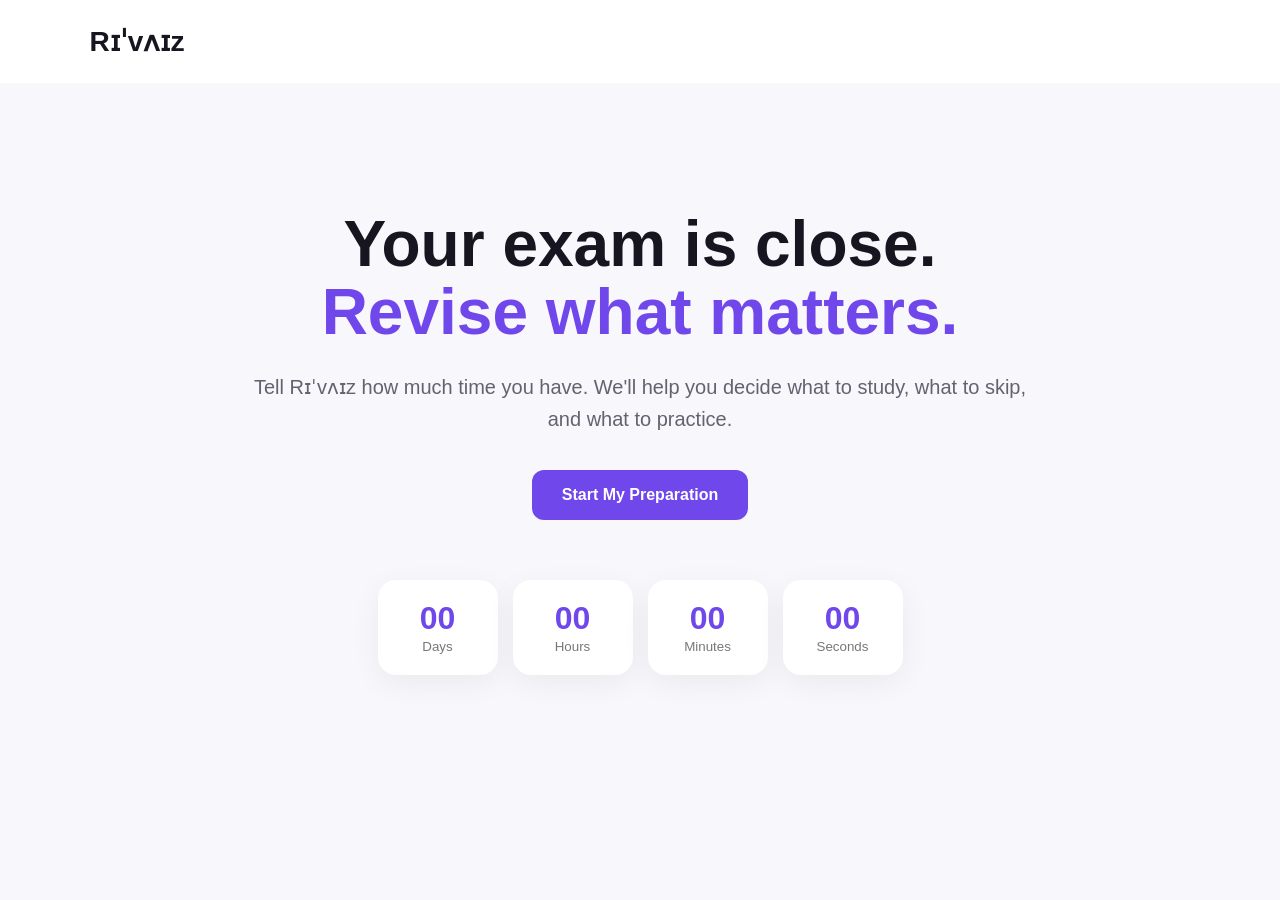
==== index.html @ a26c47e0 "Create index.html" ====
<!DOCTYPE html>
<html lang="en">
<head>
    <meta charset="UTF-8">
    <meta name="viewport" content="width=device-width, initial-scale=1.0">

    <title>Rɪˈvʌɪz — Revise What Matters</title>

    <style>
        * {
            margin: 0;
            padding: 0;
            box-sizing: border-box;
        }

        body {
            font-family: Arial, sans-serif;
            background: #f8f7fc;
            color: #17151f;
        }

        header {
            padding: 25px 7%;
            display: flex;
            justify-content: space-between;
            align-items: center;
            background: white;
        }

        .logo {
            font-size: 28px;
            font-weight: 700;
        }

        .hero {
            min-height: 80vh;
            display: flex;
            align-items: center;
            justify-content: center;
            text-align: center;
            padding: 60px 20px;
        }

        .hero-content {
            max-width: 800px;
        }

        .hero h1 {
            font-size: 64px;
            line-height: 1.05;
            margin-bottom: 25px;
        }

        .hero h1 span {
            color: #7047eb;
        }

        .hero p {
            font-size: 20px;
            color: #66616f;
            margin-bottom: 35px;
            line-height: 1.6;
        }

        .button {
            display: inline-block;
            padding: 16px 30px;
            background: #7047eb;
            color: white;
            text-decoration: none;
            border-radius: 12px;
            font-weight: 600;
        }

        .countdown {
            margin-top: 60px;
            display: flex;
            justify-content: center;
            gap: 15px;
            flex-wrap: wrap;
        }

        .time-card {
            background: white;
            padding: 20px;
            width: 120px;
            border-radius: 18px;
            box-shadow: 0 8px 30px rgba(0,0,0,0.06);
        }

        .time-card strong {
            display: block;
            font-size: 32px;
            color: #7047eb;
        }

        .time-card small {
            color: #777;
        }

        @media (max-width: 600px) {
            .hero h1 {
                font-size: 42px;
            }

            .hero p {
                font-size: 17px;
            }

            .time-card {
                width: 90px;
            }
        }
    </style>
</head>

<body>

<header>
    <div class="logo">Rɪˈvʌɪz</div>
</header>

<section class="hero">

    <div class="hero-content">

        <h1>
            Your exam is close.<br>
            <span>Revise what matters.</span>
        </h1>

        <p>
            Tell Rɪˈvʌɪz how much time you have.
            We'll help you decide what to study,
            what to skip, and what to practice.
        </p>

        <a href="#" class="button">
            Start My Preparation
        </a>

        <div class="countdown">

            <div class="time-card">
                <strong id="days">07</strong>
                <small>Days</small>
            </div>

            <div class="time-card">
                <strong id="hours">12</strong>
                <small>Hours</small>
            </div>

            <div class="time-card">
                <strong id="minutes">45</strong>
                <small>Minutes</small>
            </div>

            <div class="time-card">
                <strong id="seconds">36</strong>
                <small>Seconds</small>
            </div>

        </div>

    </div>

</section>

<script>

    // Temporary exam date.
    // We'll later let the student choose this themselves.

    const examDate = new Date("2026-09-10T09:00:00").getTime();

    function updateCountdown() {

        const now = new Date().getTime();
        const difference = examDate - now;

        if (difference <= 0) {
            document.getElementById("days").textContent = "00";
            document.getElementById("hours").textContent = "00";
            document.getElementById("minutes").textContent = "00";
            document.getElementById("seconds").textContent = "00";
            return;
        }

        const days = Math.floor(difference / (1000 * 60 * 60 * 24));
        const hours = Math.floor(
            (difference / (1000 * 60 * 60)) % 24
        );
        const minutes = Math.floor(
            (difference / (1000 * 60)) % 60
        );
        const seconds = Math.floor(
            (difference / 1000) % 60
        );

        document.getElementById("days").textContent =
            String(days).padStart(2, "0");

        document.getElementById("hours").textContent =
            String(hours).padStart(2, "0");

        document.getElementById("minutes").textContent =
            String(minutes).padStart(2, "0");

        document.getElementById("seconds").textContent =
            String(seconds).padStart(2, "0");
    }

    updateCountdown();

    setInterval(updateCountdown, 1000);

</script>

</body>
</html>
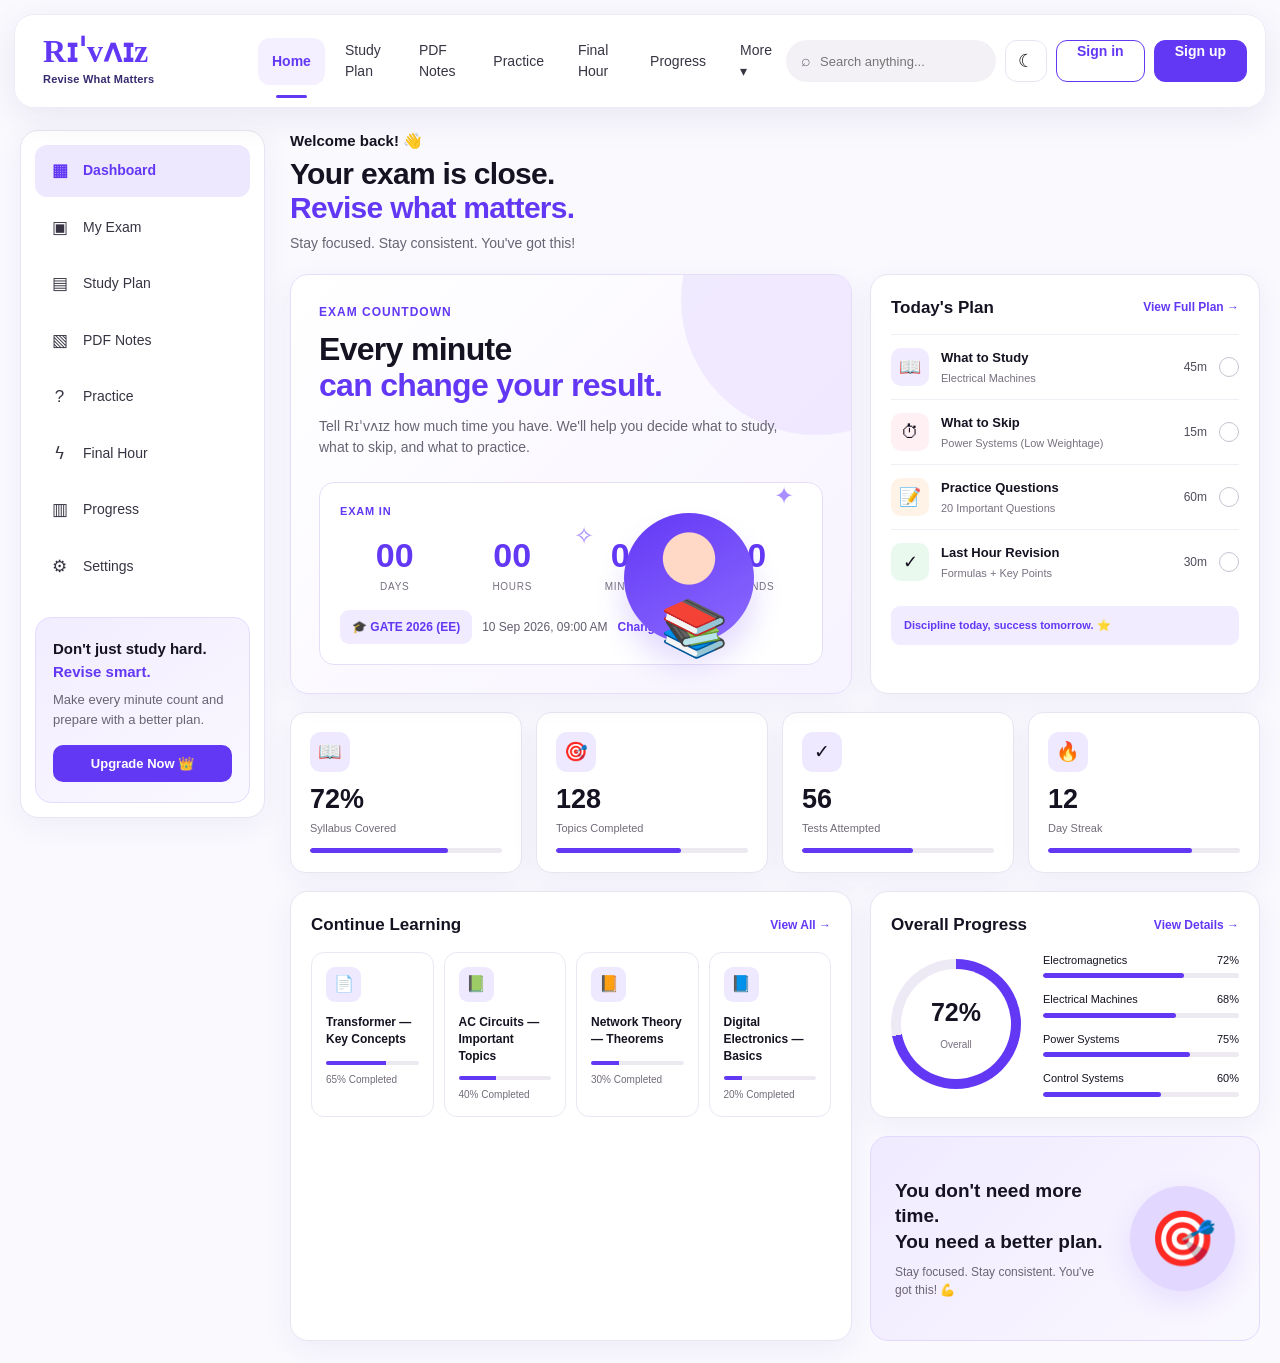
==== commit 7fe56932: "Update index.html" ====
--- a/index.html
+++ b/index.html
@@ -6,216 +6,2477 @@
 
     <title>Rɪˈvʌɪz — Revise What Matters</title>
 
+    <meta
+        name="description"
+        content="Rɪˈvʌɪz helps students prepare smarter when exam time is running out."
+    >
+
     <style>
+
+        /* =========================
+           GLOBAL
+        ========================= */
+
         * {
             margin: 0;
             padding: 0;
             box-sizing: border-box;
         }
 
+        :root {
+            --purple: #6338f5;
+            --purple-dark: #4d24d9;
+            --purple-light: #f0ebff;
+            --purple-soft: #f7f4ff;
+
+            --text: #151321;
+            --text-light: #686474;
+
+            --border: #e8e4f2;
+            --white: #ffffff;
+            --background: #faf9fe;
+
+            --green: #26b85a;
+            --orange: #ff8b24;
+            --red: #ff4f6d;
+            --blue: #367cf4;
+
+            --shadow:
+                0 8px 30px rgba(55, 30, 130, 0.06);
+
+            --radius: 18px;
+        }
+
+        html {
+            scroll-behavior: smooth;
+        }
+
         body {
-            font-family: Arial, sans-serif;
-            background: #f8f7fc;
-            color: #17151f;
-        }
-
-        header {
-            padding: 25px 7%;
-            display: flex;
-            justify-content: space-between;
-            align-items: center;
-            background: white;
-        }
-
-        .logo {
-            font-size: 28px;
-            font-weight: 700;
-        }
-
-        .hero {
-            min-height: 80vh;
+            font-family:
+                Inter,
+                -apple-system,
+                BlinkMacSystemFont,
+                "Segoe UI",
+                Arial,
+                sans-serif;
+
+            background: var(--background);
+            color: var(--text);
+
+            line-height: 1.5;
+        }
+
+        a {
+            text-decoration: none;
+            color: inherit;
+        }
+
+        button {
+            font-family: inherit;
+            cursor: pointer;
+        }
+
+
+        /* =========================
+           TOP HEADER
+        ========================= */
+
+        .top-header {
+            position: sticky;
+            top: 14px;
+            z-index: 1000;
+
+            width: calc(100% - 28px);
+            max-width: 1500px;
+
+            margin: 14px auto 0;
+
+            min-height: 76px;
+
             display: flex;
             align-items: center;
+
+            padding: 12px 18px 12px 28px;
+
+            background: rgba(255, 255, 255, 0.96);
+
+            border: 1px solid #eeeaf7;
+
+            border-radius: 20px;
+
+            box-shadow:
+                0 10px 35px rgba(35, 20, 90, 0.08);
+
+            backdrop-filter: blur(15px);
+        }
+
+
+        /* =========================
+           LOGO
+        ========================= */
+
+        .brand {
+            min-width: 190px;
+        }
+
+        .brand-name {
+            font-family: Georgia, "Times New Roman", serif;
+
+            font-size: 32px;
+            font-weight: 700;
+
+            color: var(--purple);
+
+            line-height: 1;
+        }
+
+        .brand-tagline {
+            display: block;
+
+            margin-top: 4px;
+
+            font-size: 11px;
+            font-weight: 600;
+
+            letter-spacing: 0.2px;
+
+            color: #372b70;
+        }
+
+
+        /* =========================
+           NAVIGATION
+        ========================= */
+
+        .main-nav {
+            display: flex;
+            align-items: center;
+
+            gap: 6px;
+
+            margin-left: 25px;
+
+            flex: 1;
+        }
+
+        .nav-link {
+            position: relative;
+
+            padding: 13px 14px;
+
+            border-radius: 12px;
+
+            font-size: 14px;
+            font-weight: 500;
+
+            color: #383444;
+
+            transition: 0.2s ease;
+        }
+
+        .nav-link:hover {
+            background: var(--purple-soft);
+            color: var(--purple);
+        }
+
+        .nav-link.active {
+            color: var(--purple);
+            font-weight: 650;
+            background: #f4f0ff;
+        }
+
+        .nav-link.active::after {
+            content: "";
+
+            position: absolute;
+
+            bottom: -13px;
+            left: 18px;
+            right: 18px;
+
+            height: 3px;
+
+            border-radius: 10px;
+
+            background: var(--purple);
+        }
+
+
+        /* =========================
+           HEADER RIGHT
+        ========================= */
+
+        .header-actions {
+            display: flex;
+            align-items: center;
+            gap: 9px;
+        }
+
+        .search-box {
+            width: 210px;
+            height: 42px;
+
+            display: flex;
+            align-items: center;
+
+            gap: 9px;
+
+            padding: 0 15px;
+
+            background: #f3f1f5;
+
+            border-radius: 22px;
+
+            color: #77717f;
+        }
+
+        .search-box span {
+            font-size: 16px;
+        }
+
+        .search-box input {
+            width: 100%;
+
+            border: none;
+            outline: none;
+
+            background: transparent;
+
+            font-size: 13px;
+
+            color: var(--text);
+        }
+
+        .theme-button {
+            width: 42px;
+            height: 42px;
+
+            border: 1px solid var(--border);
+
+            background: white;
+
+            border-radius: 12px;
+
+            font-size: 18px;
+        }
+
+        .sign-in,
+        .sign-up {
+            height: 42px;
+
+            padding: 0 20px;
+
+            border-radius: 11px;
+
+            font-size: 14px;
+            font-weight: 600;
+        }
+
+        .sign-in {
+            color: var(--purple);
+
+            background: white;
+
+            border: 1px solid var(--purple);
+        }
+
+        .sign-up {
+            color: white;
+
+            background: var(--purple);
+
+            border: 1px solid var(--purple);
+        }
+
+        .sign-up:hover {
+            background: var(--purple-dark);
+        }
+
+
+        /* =========================
+           PAGE LAYOUT
+        ========================= */
+
+        .page-layout {
+            max-width: 1500px;
+
+            margin: 22px auto;
+
+            padding: 0 20px;
+
+            display: grid;
+
+            grid-template-columns: 245px 1fr;
+
+            gap: 25px;
+        }
+
+
+        /* =========================
+           SIDEBAR
+        ========================= */
+
+        .sidebar {
+            background: white;
+
+            border: 1px solid var(--border);
+
+            border-radius: var(--radius);
+
+            padding: 14px;
+
+            height: fit-content;
+
+            box-shadow: var(--shadow);
+        }
+
+        .side-link {
+            display: flex;
+            align-items: center;
+
+            gap: 13px;
+
+            padding: 13px 14px;
+
+            margin-bottom: 5px;
+
+            border-radius: 12px;
+
+            font-size: 14px;
+            font-weight: 500;
+
+            color: #373342;
+        }
+
+        .side-link:hover {
+            background: var(--purple-soft);
+            color: var(--purple);
+        }
+
+        .side-link.active {
+            background: #eee8ff;
+            color: var(--purple);
+            font-weight: 650;
+        }
+
+        .side-icon {
+            width: 21px;
+
+            text-align: center;
+
+            font-size: 17px;
+        }
+
+
+        /* =========================
+           SIDEBAR PROMO
+        ========================= */
+
+        .upgrade-card {
+            margin-top: 25px;
+
+            padding: 20px 17px;
+
+            border-radius: 16px;
+
+            background:
+                linear-gradient(
+                    145deg,
+                    #f2edff,
+                    #faf8ff
+                );
+
+            border: 1px solid #e4dcff;
+        }
+
+        .upgrade-card h3 {
+            font-size: 15px;
+
+            margin-bottom: 7px;
+        }
+
+        .upgrade-card p {
+            font-size: 13px;
+
+            color: var(--text-light);
+
+            margin-bottom: 16px;
+        }
+
+        .upgrade-button {
+            width: 100%;
+
+            padding: 11px;
+
+            border: none;
+
+            border-radius: 10px;
+
+            background: var(--purple);
+
+            color: white;
+
+            font-size: 13px;
+
+            font-weight: 650;
+        }
+
+
+        /* =========================
+           MAIN CONTENT
+        ========================= */
+
+        .main-content {
+            min-width: 0;
+        }
+
+        .welcome {
+            margin-bottom: 20px;
+        }
+
+        .welcome-small {
+            font-size: 15px;
+
+            font-weight: 600;
+
+            margin-bottom: 4px;
+        }
+
+        .welcome h1 {
+            font-size: 30px;
+
+            line-height: 1.15;
+
+            letter-spacing: -0.7px;
+        }
+
+        .welcome h1 span {
+            color: var(--purple);
+        }
+
+        .welcome p {
+            margin-top: 7px;
+
+            color: var(--text-light);
+
+            font-size: 14px;
+        }
+
+
+        /* =========================
+           HERO GRID
+        ========================= */
+
+        .hero-grid {
+            display: grid;
+
+            grid-template-columns: minmax(0, 1fr) 390px;
+
+            gap: 18px;
+        }
+
+
+        /* =========================
+           EXAM CARD
+        ========================= */
+
+        .exam-card {
+            position: relative;
+
+            overflow: hidden;
+
+            min-height: 390px;
+
+            padding: 28px;
+
+            background:
+                linear-gradient(
+                    135deg,
+                    #ffffff 0%,
+                    #f7f3ff 100%
+                );
+
+            border: 1px solid #e5defb;
+
+            border-radius: var(--radius);
+
+            box-shadow: var(--shadow);
+        }
+
+        .exam-card::before {
+            content: "";
+
+            position: absolute;
+
+            width: 270px;
+            height: 270px;
+
+            right: -100px;
+            top: -110px;
+
+            background: #e9e0ff;
+
+            border-radius: 50%;
+
+            opacity: 0.6;
+        }
+
+        .exam-label {
+            position: relative;
+
+            color: var(--purple);
+
+            font-size: 12px;
+
+            font-weight: 700;
+
+            letter-spacing: 1px;
+
+            margin-bottom: 10px;
+        }
+
+        .exam-card h2 {
+            position: relative;
+
+            font-size: 32px;
+
+            max-width: 530px;
+
+            line-height: 1.15;
+
+            letter-spacing: -0.7px;
+        }
+
+        .exam-card h2 span {
+            color: var(--purple);
+        }
+
+        .exam-description {
+            position: relative;
+
+            max-width: 490px;
+
+            margin-top: 12px;
+
+            font-size: 14px;
+
+            color: var(--text-light);
+        }
+
+
+        /* =========================
+           COUNTDOWN
+        ========================= */
+
+        .countdown-card {
+            position: relative;
+
+            margin-top: 24px;
+
+            max-width: 610px;
+
+            padding: 20px;
+
+            background: white;
+
+            border: 1px solid #e5def6;
+
+            border-radius: 15px;
+        }
+
+        .countdown-title {
+            color: var(--purple);
+
+            font-size: 11px;
+
+            font-weight: 700;
+
+            letter-spacing: 0.8px;
+
+            margin-bottom: 13px;
+        }
+
+        .countdown {
+            display: grid;
+
+            grid-template-columns:
+                repeat(4, 1fr);
+
+            gap: 8px;
+        }
+
+        .time-unit {
+            text-align: center;
+
+            padding: 4px;
+        }
+
+        .time-number {
+            display: block;
+
+            color: var(--purple);
+
+            font-size: 34px;
+
+            font-weight: 750;
+
+            line-height: 1.1;
+
+            font-variant-numeric: tabular-nums;
+        }
+
+        .time-label {
+            display: block;
+
+            margin-top: 5px;
+
+            font-size: 10px;
+
+            color: #777080;
+
+            text-transform: uppercase;
+
+            letter-spacing: 0.7px;
+        }
+
+        .exam-info {
+            position: relative;
+
+            margin-top: 12px;
+
+            display: flex;
+
+            align-items: center;
+
+            gap: 10px;
+
+            flex-wrap: wrap;
+        }
+
+        .exam-badge {
+            padding: 8px 12px;
+
+            background: #f0ebff;
+
+            color: var(--purple);
+
+            border-radius: 9px;
+
+            font-size: 12px;
+
+            font-weight: 650;
+        }
+
+        .exam-date {
+            font-size: 12px;
+
+            color: #625c6d;
+        }
+
+        .change-button {
+            border: none;
+
+            background: transparent;
+
+            color: var(--purple);
+
+            font-size: 12px;
+
+            font-weight: 650;
+        }
+
+
+        /* =========================
+           HERO ILLUSTRATION
+        ========================= */
+
+        .hero-illustration {
+            position: absolute;
+
+            right: 12px;
+            bottom: 5px;
+
+            width: 300px;
+
+            height: 220px;
+
+            display: flex;
+
+            align-items: center;
+
             justify-content: center;
+
+            pointer-events: none;
+        }
+
+        .person {
+            width: 130px;
+            height: 130px;
+
+            border-radius: 50%;
+
+            background:
+                radial-gradient(
+                    circle at 50% 35%,
+                    #ffd9c5 0 24%,
+                    transparent 25%
+                ),
+                linear-gradient(
+                    150deg,
+                    #6338f5,
+                    #8c6aff
+                );
+
+            position: relative;
+
+            box-shadow:
+                0 20px 30px rgba(99, 56, 245, 0.18);
+        }
+
+        .person::before {
+            content: "📚";
+
+            position: absolute;
+
+            font-size: 55px;
+
+            left: 36px;
+            bottom: -27px;
+        }
+
+        .floating-star {
+            position: absolute;
+
+            color: #a98eff;
+
+            font-size: 24px;
+        }
+
+        .star-one {
+            top: 10px;
+            right: 45px;
+        }
+
+        .star-two {
+            left: 35px;
+            top: 50px;
+        }
+
+
+        /* =========================
+           TODAY'S PLAN
+        ========================= */
+
+        .plan-card {
+            background: white;
+
+            border: 1px solid var(--border);
+
+            border-radius: var(--radius);
+
+            padding: 20px;
+
+            box-shadow: var(--shadow);
+        }
+
+        .card-heading {
+            display: flex;
+
+            align-items: center;
+
+            justify-content: space-between;
+
+            margin-bottom: 14px;
+        }
+
+        .card-heading h3 {
+            font-size: 17px;
+        }
+
+        .view-link {
+            color: var(--purple);
+
+            font-size: 12px;
+
+            font-weight: 650;
+        }
+
+        .plan-item {
+            display: flex;
+
+            align-items: center;
+
+            gap: 12px;
+
+            padding: 13px 0;
+
+            border-top: 1px solid #f0edf5;
+        }
+
+        .plan-icon {
+            width: 38px;
+            height: 38px;
+
+            display: flex;
+
+            align-items: center;
+            justify-content: center;
+
+            border-radius: 10px;
+
+            font-size: 18px;
+
+            background: #f0ebff;
+        }
+
+        .plan-item:nth-child(3) .plan-icon {
+            background: #fff0f3;
+        }
+
+        .plan-item:nth-child(4) .plan-icon {
+            background: #fff3e8;
+        }
+
+        .plan-item:nth-child(5) .plan-icon {
+            background: #eaf9ee;
+        }
+
+        .plan-text {
+            flex: 1;
+        }
+
+        .plan-text strong {
+            display: block;
+
+            font-size: 13px;
+        }
+
+        .plan-text small {
+            display: block;
+
+            margin-top: 2px;
+
+            color: #787181;
+
+            font-size: 11px;
+        }
+
+        .plan-time {
+            font-size: 12px;
+
+            color: #514b5b;
+        }
+
+        .check-circle {
+            width: 20px;
+            height: 20px;
+
+            border: 1.5px solid #c8c3d0;
+
+            border-radius: 50%;
+        }
+
+        .motivation {
+            margin-top: 12px;
+
+            padding: 11px 13px;
+
+            background: #f1ecff;
+
+            border-radius: 9px;
+
+            color: var(--purple);
+
+            font-size: 11px;
+
+            font-weight: 600;
+        }
+
+
+        /* =========================
+           STATS
+        ========================= */
+
+        .stats-grid {
+            display: grid;
+
+            grid-template-columns:
+                repeat(4, 1fr);
+
+            gap: 14px;
+
+            margin-top: 18px;
+        }
+
+        .stat-card {
+            padding: 19px;
+
+            background: white;
+
+            border: 1px solid var(--border);
+
+            border-radius: 15px;
+
+            box-shadow: var(--shadow);
+        }
+
+        .stat-icon {
+            width: 40px;
+            height: 40px;
+
+            display: flex;
+
+            align-items: center;
+            justify-content: center;
+
+            border-radius: 11px;
+
+            background: #eee9ff;
+
+            font-size: 19px;
+
+            margin-bottom: 14px;
+        }
+
+        .stat-number {
+            font-size: 27px;
+
+            font-weight: 750;
+
+            line-height: 1;
+        }
+
+        .stat-label {
+            margin-top: 7px;
+
+            font-size: 11px;
+
+            color: #716b78;
+        }
+
+        .progress-line {
+            height: 5px;
+
+            margin-top: 12px;
+
+            overflow: hidden;
+
+            background: #ece9f1;
+
+            border-radius: 20px;
+        }
+
+        .progress-line span {
+            display: block;
+
+            height: 100%;
+
+            width: 72%;
+
+            background: var(--purple);
+
+            border-radius: inherit;
+        }
+
+
+        /* =========================
+           LOWER GRID
+        ========================= */
+
+        .lower-grid {
+            display: grid;
+
+            grid-template-columns: minmax(0, 1fr) 390px;
+
+            gap: 18px;
+
+            margin-top: 18px;
+        }
+
+
+        /* =========================
+           CONTINUE LEARNING
+        ========================= */
+
+        .learning-card {
+            padding: 20px;
+
+            background: white;
+
+            border: 1px solid var(--border);
+
+            border-radius: var(--radius);
+
+            box-shadow: var(--shadow);
+        }
+
+        .learning-grid {
+            display: grid;
+
+            grid-template-columns:
+                repeat(4, 1fr);
+
+            gap: 10px;
+        }
+
+        .topic-card {
+            padding: 14px;
+
+            border: 1px solid #ebe7f1;
+
+            border-radius: 13px;
+
+            background: #fff;
+        }
+
+        .topic-icon {
+            width: 35px;
+            height: 35px;
+
+            display: flex;
+
+            align-items: center;
+            justify-content: center;
+
+            background: #eee9ff;
+
+            border-radius: 9px;
+
+            margin-bottom: 12px;
+        }
+
+        .topic-card h4 {
+            font-size: 12px;
+
+            line-height: 1.4;
+
+            min-height: 35px;
+        }
+
+        .topic-progress {
+            height: 4px;
+
+            margin-top: 12px;
+
+            background: #ece9f1;
+
+            border-radius: 10px;
+
+            overflow: hidden;
+        }
+
+        .topic-progress span {
+            display: block;
+
+            height: 100%;
+
+            background: var(--purple);
+        }
+
+        .topic-percent {
+            margin-top: 7px;
+
+            font-size: 10px;
+
+            color: #716b78;
+        }
+
+
+        /* =========================
+           OVERALL PROGRESS
+        ========================= */
+
+        .overall-card {
+            padding: 20px;
+
+            background: white;
+
+            border: 1px solid var(--border);
+
+            border-radius: var(--radius);
+
+            box-shadow: var(--shadow);
+        }
+
+        .overall-content {
+            display: flex;
+
+            align-items: center;
+
+            gap: 22px;
+        }
+
+        .progress-circle {
+            width: 130px;
+            height: 130px;
+
+            flex-shrink: 0;
+
+            display: flex;
+
+            align-items: center;
+            justify-content: center;
+
+            border-radius: 50%;
+
+            background:
+                conic-gradient(
+                    var(--purple) 72%,
+                    #eeeaf5 0
+                );
+
+            position: relative;
+        }
+
+        .progress-circle::before {
+            content: "";
+
+            position: absolute;
+
+            inset: 10px;
+
+            background: white;
+
+            border-radius: 50%;
+        }
+
+        .circle-text {
+            position: relative;
+
             text-align: center;
-            padding: 60px 20px;
-        }
-
-        .hero-content {
-            max-width: 800px;
-        }
-
-        .hero h1 {
-            font-size: 64px;
-            line-height: 1.05;
-            margin-bottom: 25px;
-        }
-
-        .hero h1 span {
-            color: #7047eb;
-        }
-
-        .hero p {
+
+            z-index: 2;
+        }
+
+        .circle-text strong {
+            display: block;
+
+            font-size: 25px;
+        }
+
+        .circle-text small {
+            color: #777080;
+
+            font-size: 10px;
+        }
+
+        .subject-list {
+            flex: 1;
+        }
+
+        .subject {
+            margin-bottom: 13px;
+        }
+
+        .subject:last-child {
+            margin-bottom: 0;
+        }
+
+        .subject-top {
+            display: flex;
+
+            justify-content: space-between;
+
+            font-size: 11px;
+
+            margin-bottom: 5px;
+        }
+
+        .subject-bar {
+            height: 5px;
+
+            background: #eeeaf1;
+
+            border-radius: 10px;
+
+            overflow: hidden;
+        }
+
+        .subject-bar span {
+            display: block;
+
+            height: 100%;
+
+            background: var(--purple);
+
+            border-radius: inherit;
+        }
+
+
+        /* =========================
+           MOTIVATION CARD
+        ========================= */
+
+        .final-message {
+            margin-top: 18px;
+
+            min-height: 205px;
+
+            padding: 24px;
+
+            display: flex;
+
+            align-items: center;
+
+            justify-content: space-between;
+
+            gap: 20px;
+
+            border-radius: var(--radius);
+
+            background:
+                linear-gradient(
+                    135deg,
+                    #f0eaff,
+                    #faf8ff
+                );
+
+            border: 1px solid #e3d9ff;
+        }
+
+        .final-message h3 {
+            font-size: 19px;
+
+            line-height: 1.35;
+        }
+
+        .final-message p {
+            margin-top: 9px;
+
+            color: #6c6575;
+
+            font-size: 12px;
+        }
+
+        .target-icon {
+            width: 105px;
+            height: 105px;
+
+            flex-shrink: 0;
+
+            border-radius: 50%;
+
+            display: flex;
+
+            align-items: center;
+            justify-content: center;
+
+            font-size: 54px;
+
+            background: #e2d7ff;
+
+            box-shadow:
+                0 10px 30px rgba(99, 56, 245, 0.12);
+        }
+
+
+        /* =========================
+           MOBILE
+        ========================= */
+
+        .mobile-menu {
+            display: none;
+
+            width: 42px;
+            height: 42px;
+
+            border: 1px solid var(--border);
+
+            border-radius: 10px;
+
+            background: white;
+
             font-size: 20px;
-            color: #66616f;
-            margin-bottom: 35px;
-            line-height: 1.6;
-        }
-
-        .button {
-            display: inline-block;
-            padding: 16px 30px;
-            background: #7047eb;
-            color: white;
-            text-decoration: none;
-            border-radius: 12px;
-            font-weight: 600;
-        }
-
-        .countdown {
-            margin-top: 60px;
-            display: flex;
-            justify-content: center;
-            gap: 15px;
-            flex-wrap: wrap;
-        }
-
-        .time-card {
-            background: white;
-            padding: 20px;
-            width: 120px;
-            border-radius: 18px;
-            box-shadow: 0 8px 30px rgba(0,0,0,0.06);
-        }
-
-        .time-card strong {
-            display: block;
-            font-size: 32px;
-            color: #7047eb;
-        }
-
-        .time-card small {
-            color: #777;
-        }
+        }
+
+        @media (max-width: 1200px) {
+
+            .main-nav {
+                gap: 0;
+            }
+
+            .nav-link {
+                padding: 12px 9px;
+
+                font-size: 12px;
+            }
+
+            .search-box {
+                width: 160px;
+            }
+
+            .brand {
+                min-width: 150px;
+            }
+
+            .hero-grid,
+            .lower-grid {
+                grid-template-columns: 1fr;
+            }
+
+            .plan-card {
+                order: -1;
+            }
+
+            .stats-grid {
+                grid-template-columns: repeat(2, 1fr);
+            }
+        }
+
+
+        @media (max-width: 900px) {
+
+            .top-header {
+                padding: 10px 15px;
+            }
+
+            .mobile-menu {
+                display: block;
+            }
+
+            .main-nav {
+                display: none;
+            }
+
+            .header-actions .search-box {
+                display: none;
+            }
+
+            .brand {
+                flex: 1;
+            }
+
+            .sign-in {
+                display: none;
+            }
+
+            .page-layout {
+                grid-template-columns: 1fr;
+            }
+
+            .sidebar {
+                display: none;
+            }
+
+            .hero-illustration {
+                opacity: 0.35;
+            }
+
+            .learning-grid {
+                grid-template-columns: repeat(2, 1fr);
+            }
+        }
+
 
         @media (max-width: 600px) {
-            .hero h1 {
-                font-size: 42px;
-            }
-
-            .hero p {
-                font-size: 17px;
-            }
-
-            .time-card {
-                width: 90px;
-            }
-        }
+
+            .top-header {
+                top: 7px;
+
+                width: calc(100% - 14px);
+
+                margin-top: 7px;
+
+                border-radius: 15px;
+            }
+
+            .brand-name {
+                font-size: 26px;
+            }
+
+            .brand-tagline {
+                font-size: 9px;
+            }
+
+            .sign-up {
+                padding: 0 12px;
+
+                font-size: 12px;
+            }
+
+            .page-layout {
+                margin-top: 15px;
+
+                padding: 0 10px;
+            }
+
+            .welcome h1 {
+                font-size: 25px;
+            }
+
+            .exam-card {
+                padding: 20px;
+
+                min-height: 370px;
+            }
+
+            .exam-card h2 {
+                font-size: 26px;
+            }
+
+            .hero-illustration {
+                width: 210px;
+
+                right: -10px;
+            }
+
+            .countdown-card {
+                padding: 15px;
+            }
+
+            .time-number {
+                font-size: 26px;
+            }
+
+            .stats-grid {
+                grid-template-columns: 1fr 1fr;
+
+                gap: 9px;
+            }
+
+            .stat-card {
+                padding: 14px;
+            }
+
+            .stat-number {
+                font-size: 23px;
+            }
+
+            .learning-grid {
+                grid-template-columns: 1fr;
+            }
+
+            .overall-content {
+                flex-direction: column;
+            }
+
+            .progress-circle {
+                width: 125px;
+                height: 125px;
+            }
+
+            .final-message {
+                min-height: 180px;
+            }
+
+            .target-icon {
+                width: 75px;
+                height: 75px;
+
+                font-size: 38px;
+            }
+        }
+
     </style>
 </head>
 
+
 <body>
 
-<header>
-    <div class="logo">Rɪˈvʌɪz</div>
+
+<!-- ==========================================
+     HEADER
+========================================== -->
+
+<header class="top-header">
+
+    <a href="index.html" class="brand">
+
+        <div class="brand-name">
+            Rɪˈvʌɪz
+        </div>
+
+        <span class="brand-tagline">
+            Revise What Matters
+        </span>
+
+    </a>
+
+
+    <nav class="main-nav">
+
+        <a href="index.html" class="nav-link active">
+            Home
+        </a>
+
+        <a href="study-plan.html" class="nav-link">
+            Study Plan
+        </a>
+
+        <a href="pdf-notes.html" class="nav-link">
+            PDF Notes
+        </a>
+
+        <a href="practice.html" class="nav-link">
+            Practice
+        </a>
+
+        <a href="final-hour.html" class="nav-link">
+            Final Hour
+        </a>
+
+        <a href="progress.html" class="nav-link">
+            Progress
+        </a>
+
+        <a href="#" class="nav-link">
+            More ▾
+        </a>
+
+    </nav>
+
+
+    <div class="header-actions">
+
+        <div class="search-box">
+
+            <span>⌕</span>
+
+            <input
+                type="text"
+                placeholder="Search anything..."
+            >
+
+        </div>
+
+
+        <button
+            class="theme-button"
+            title="Change theme"
+            onclick="toggleTheme()"
+        >
+            ☾
+        </button>
+
+
+        <a href="#" class="sign-in">
+            Sign in
+        </a>
+
+        <a href="#" class="sign-up">
+            Sign up
+        </a>
+
+        <button class="mobile-menu">
+            ☰
+        </button>
+
+    </div>
+
 </header>
 
-<section class="hero">
-
-    <div class="hero-content">
-
-        <h1>
-            Your exam is close.<br>
-            <span>Revise what matters.</span>
-        </h1>
-
-        <p>
-            Tell Rɪˈvʌɪz how much time you have.
-            We'll help you decide what to study,
-            what to skip, and what to practice.
-        </p>
-
-        <a href="#" class="button">
-            Start My Preparation
+
+
+<!-- ==========================================
+     PAGE
+========================================== -->
+
+<div class="page-layout">
+
+
+    <!-- ======================================
+         SIDEBAR
+    ======================================= -->
+
+    <aside class="sidebar">
+
+        <a href="index.html" class="side-link active">
+            <span class="side-icon">▦</span>
+            Dashboard
         </a>
 
-        <div class="countdown">
-
-            <div class="time-card">
-                <strong id="days">07</strong>
-                <small>Days</small>
+        <a href="exam.html" class="side-link">
+            <span class="side-icon">▣</span>
+            My Exam
+        </a>
+
+        <a href="study-plan.html" class="side-link">
+            <span class="side-icon">▤</span>
+            Study Plan
+        </a>
+
+        <a href="pdf-notes.html" class="side-link">
+            <span class="side-icon">▧</span>
+            PDF Notes
+        </a>
+
+        <a href="practice.html" class="side-link">
+            <span class="side-icon">?</span>
+            Practice
+        </a>
+
+        <a href="final-hour.html" class="side-link">
+            <span class="side-icon">ϟ</span>
+            Final Hour
+        </a>
+
+        <a href="progress.html" class="side-link">
+            <span class="side-icon">▥</span>
+            Progress
+        </a>
+
+        <a href="settings.html" class="side-link">
+            <span class="side-icon">⚙</span>
+            Settings
+        </a>
+
+
+        <div class="upgrade-card">
+
+            <h3>
+                Don't just study hard.
+                <br>
+                <span style="color:#6338f5;">
+                    Revise smart.
+                </span>
+            </h3>
+
+            <p>
+                Make every minute count
+                and prepare with a better plan.
+            </p>
+
+            <button class="upgrade-button">
+                Upgrade Now 👑
+            </button>
+
+        </div>
+
+    </aside>
+
+
+
+    <!-- ======================================
+         MAIN
+    ======================================= -->
+
+    <main class="main-content">
+
+
+        <!-- WELCOME -->
+
+        <section class="welcome">
+
+            <div class="welcome-small">
+                Welcome back! 👋
             </div>
 
-            <div class="time-card">
-                <strong id="hours">12</strong>
-                <small>Hours</small>
+            <h1>
+                Your exam is close.
+                <br>
+                <span>Revise what matters.</span>
+            </h1>
+
+            <p>
+                Stay focused. Stay consistent.
+                You've got this!
+            </p>
+
+        </section>
+
+
+
+        <!-- ==================================
+             HERO
+        =================================== -->
+
+        <section class="hero-grid">
+
+
+            <!-- EXAM -->
+
+            <div class="exam-card">
+
+                <div class="exam-label">
+                    EXAM COUNTDOWN
+                </div>
+
+                <h2>
+                    Every minute
+                    <br>
+                    <span>can change your result.</span>
+                </h2>
+
+                <p class="exam-description">
+                    Tell Rɪˈvʌɪz how much time you have.
+                    We'll help you decide what to study,
+                    what to skip, and what to practice.
+                </p>
+
+
+                <!-- COUNTDOWN -->
+
+                <div class="countdown-card">
+
+                    <div class="countdown-title">
+                        EXAM IN
+                    </div>
+
+                    <div class="countdown">
+
+
+                        <div class="time-unit">
+
+                            <span
+                                class="time-number"
+                                id="days"
+                            >
+                                00
+                            </span>
+
+                            <span class="time-label">
+                                Days
+                            </span>
+
+                        </div>
+
+
+                        <div class="time-unit">
+
+                            <span
+                                class="time-number"
+                                id="hours"
+                            >
+                                00
+                            </span>
+
+                            <span class="time-label">
+                                Hours
+                            </span>
+
+                        </div>
+
+
+                        <div class="time-unit">
+
+                            <span
+                                class="time-number"
+                                id="minutes"
+                            >
+                                00
+                            </span>
+
+                            <span class="time-label">
+                                Minutes
+                            </span>
+
+                        </div>
+
+
+                        <div class="time-unit">
+
+                            <span
+                                class="time-number"
+                                id="seconds"
+                            >
+                                00
+                            </span>
+
+                            <span class="time-label">
+                                Seconds
+                            </span>
+
+                        </div>
+
+                    </div>
+
+
+                    <div class="exam-info">
+
+                        <span class="exam-badge">
+                            🎓 GATE 2026 (EE)
+                        </span>
+
+                        <span
+                            class="exam-date"
+                            id="examDateText"
+                        >
+                            10 Sep 2026, 09:00 AM
+                        </span>
+
+                        <a
+                            href="exam.html"
+                            class="change-button"
+                        >
+                            Change
+                        </a>
+
+                    </div>
+
+                </div>
+
+
+                <!-- SIMPLE ILLUSTRATION -->
+
+                <div class="hero-illustration">
+
+                    <span class="floating-star star-one">
+                        ✦
+                    </span>
+
+                    <span class="floating-star star-two">
+                        ✧
+                    </span>
+
+                    <div class="person"></div>
+
+                </div>
+
             </div>
 
-            <div class="time-card">
-                <strong id="minutes">45</strong>
-                <small>Minutes</small>
+
+
+            <!-- TODAY PLAN -->
+
+            <div class="plan-card">
+
+                <div class="card-heading">
+
+                    <h3>
+                        Today's Plan
+                    </h3>
+
+                    <a
+                        href="study-plan.html"
+                        class="view-link"
+                    >
+                        View Full Plan →
+                    </a>
+
+                </div>
+
+
+                <div class="plan-item">
+
+                    <div class="plan-icon">
+                        📖
+                    </div>
+
+                    <div class="plan-text">
+
+                        <strong>
+                            What to Study
+                        </strong>
+
+                        <small>
+                            Electrical Machines
+                        </small>
+
+                    </div>
+
+                    <span class="plan-time">
+                        45m
+                    </span>
+
+                    <span class="check-circle"></span>
+
+                </div>
+
+
+                <div class="plan-item">
+
+                    <div class="plan-icon">
+                        ⏱
+                    </div>
+
+                    <div class="plan-text">
+
+                        <strong>
+                            What to Skip
+                        </strong>
+
+                        <small>
+                            Power Systems (Low Weightage)
+                        </small>
+
+                    </div>
+
+                    <span class="plan-time">
+                        15m
+                    </span>
+
+                    <span class="check-circle"></span>
+
+                </div>
+
+
+                <div class="plan-item">
+
+                    <div class="plan-icon">
+                        📝
+                    </div>
+
+                    <div class="plan-text">
+
+                        <strong>
+                            Practice Questions
+                        </strong>
+
+                        <small>
+                            20 Important Questions
+                        </small>
+
+                    </div>
+
+                    <span class="plan-time">
+                        60m
+                    </span>
+
+                    <span class="check-circle"></span>
+
+                </div>
+
+
+                <div class="plan-item">
+
+                    <div class="plan-icon">
+                        ✓
+                    </div>
+
+                    <div class="plan-text">
+
+                        <strong>
+                            Last Hour Revision
+                        </strong>
+
+                        <small>
+                            Formulas + Key Points
+                        </small>
+
+                    </div>
+
+                    <span class="plan-time">
+                        30m
+                    </span>
+
+                    <span class="check-circle"></span>
+
+                </div>
+
+
+                <div class="motivation">
+                    Discipline today, success tomorrow. ⭐
+                </div>
+
             </div>
 
-            <div class="time-card">
-                <strong id="seconds">36</strong>
-                <small>Seconds</small>
+        </section>
+
+
+
+        <!-- ==================================
+             STATS
+        =================================== -->
+
+        <section class="stats-grid">
+
+
+            <div class="stat-card">
+
+                <div class="stat-icon">
+                    📖
+                </div>
+
+                <div class="stat-number">
+                    72%
+                </div>
+
+                <div class="stat-label">
+                    Syllabus Covered
+                </div>
+
+                <div class="progress-line">
+                    <span style="width:72%;"></span>
+                </div>
+
             </div>
 
-        </div>
-
-    </div>
-
-</section>
+
+            <div class="stat-card">
+
+                <div class="stat-icon">
+                    🎯
+                </div>
+
+                <div class="stat-number">
+                    128
+                </div>
+
+                <div class="stat-label">
+                    Topics Completed
+                </div>
+
+                <div class="progress-line">
+                    <span style="width:65%;"></span>
+                </div>
+
+            </div>
+
+
+            <div class="stat-card">
+
+                <div class="stat-icon">
+                    ✓
+                </div>
+
+                <div class="stat-number">
+                    56
+                </div>
+
+                <div class="stat-label">
+                    Tests Attempted
+                </div>
+
+                <div class="progress-line">
+                    <span style="width:58%;"></span>
+                </div>
+
+            </div>
+
+
+            <div class="stat-card">
+
+                <div class="stat-icon">
+                    🔥
+                </div>
+
+                <div class="stat-number">
+                    12
+                </div>
+
+                <div class="stat-label">
+                    Day Streak
+                </div>
+
+                <div class="progress-line">
+                    <span style="width:75%;"></span>
+                </div>
+
+            </div>
+
+        </section>
+
+
+
+        <!-- ==================================
+             LOWER CONTENT
+        =================================== -->
+
+        <section class="lower-grid">
+
+
+            <!-- CONTINUE LEARNING -->
+
+            <div class="learning-card">
+
+                <div class="card-heading">
+
+                    <h3>
+                        Continue Learning
+                    </h3>
+
+                    <a
+                        href="study-plan.html"
+                        class="view-link"
+                    >
+                        View All →
+                    </a>
+
+                </div>
+
+
+                <div class="learning-grid">
+
+
+                    <div class="topic-card">
+
+                        <div class="topic-icon">
+                            📄
+                        </div>
+
+                        <h4>
+                            Transformer —
+                            Key Concepts
+                        </h4>
+
+                        <div class="topic-progress">
+                            <span style="width:65%;"></span>
+                        </div>
+
+                        <div class="topic-percent">
+                            65% Completed
+                        </div>
+
+                    </div>
+
+
+                    <div class="topic-card">
+
+                        <div class="topic-icon">
+                            📗
+                        </div>
+
+                        <h4>
+                            AC Circuits —
+                            Important Topics
+                        </h4>
+
+                        <div class="topic-progress">
+                            <span style="width:40%;"></span>
+                        </div>
+
+                        <div class="topic-percent">
+                            40% Completed
+                        </div>
+
+                    </div>
+
+
+                    <div class="topic-card">
+
+                        <div class="topic-icon">
+                            📙
+                        </div>
+
+                        <h4>
+                            Network Theory —
+                            Theorems
+                        </h4>
+
+                        <div class="topic-progress">
+                            <span style="width:30%;"></span>
+                        </div>
+
+                        <div class="topic-percent">
+                            30% Completed
+                        </div>
+
+                    </div>
+
+
+                    <div class="topic-card">
+
+                        <div class="topic-icon">
+                            📘
+                        </div>
+
+                        <h4>
+                            Digital Electronics —
+                            Basics
+                        </h4>
+
+                        <div class="topic-progress">
+                            <span style="width:20%;"></span>
+                        </div>
+
+                        <div class="topic-percent">
+                            20% Completed
+                        </div>
+
+                    </div>
+
+                </div>
+
+            </div>
+
+
+
+            <!-- OVERALL PROGRESS -->
+
+            <div>
+
+                <div class="overall-card">
+
+                    <div class="card-heading">
+
+                        <h3>
+                            Overall Progress
+                        </h3>
+
+                        <a
+                            href="progress.html"
+                            class="view-link"
+                        >
+                            View Details →
+                        </a>
+
+                    </div>
+
+
+                    <div class="overall-content">
+
+
+                        <div class="progress-circle">
+
+                            <div class="circle-text">
+
+                                <strong>
+                                    72%
+                                </strong>
+
+                                <small>
+                                    Overall
+                                </small>
+
+                            </div>
+
+                        </div>
+
+
+                        <div class="subject-list">
+
+
+                            <div class="subject">
+
+                                <div class="subject-top">
+
+                                    <span>
+                                        Electromagnetics
+                                    </span>
+
+                                    <span>
+                                        72%
+                                    </span>
+
+                                </div>
+
+                                <div class="subject-bar">
+                                    <span style="width:72%;"></span>
+                                </div>
+
+                            </div>
+
+
+                            <div class="subject">
+
+                                <div class="subject-top">
+
+                                    <span>
+                                        Electrical Machines
+                                    </span>
+
+                                    <span>
+                                        68%
+                                    </span>
+
+                                </div>
+
+                                <div class="subject-bar">
+                                    <span style="width:68%;"></span>
+                                </div>
+
+                            </div>
+
+
+                            <div class="subject">
+
+                                <div class="subject-top">
+
+                                    <span>
+                                        Power Systems
+                                    </span>
+
+                                    <span>
+                                        75%
+                                    </span>
+
+                                </div>
+
+                                <div class="subject-bar">
+                                    <span style="width:75%;"></span>
+                                </div>
+
+                            </div>
+
+
+                            <div class="subject">
+
+                                <div class="subject-top">
+
+                                    <span>
+                                        Control Systems
+                                    </span>
+
+                                    <span>
+                                        60%
+                                    </span>
+
+                                </div>
+
+                                <div class="subject-bar">
+                                    <span style="width:60%;"></span>
+                                </div>
+
+                            </div>
+
+                        </div>
+
+                    </div>
+
+                </div>
+
+
+
+                <!-- FINAL MESSAGE -->
+
+                <div class="final-message">
+
+                    <div>
+
+                        <h3>
+                            You don't need more time.
+                            <br>
+                            You need a better plan.
+                        </h3>
+
+                        <p>
+                            Stay focused. Stay consistent.
+                            You've got this! 💪
+                        </p>
+
+                    </div>
+
+
+                    <div class="target-icon">
+                        🎯
+                    </div>
+
+                </div>
+
+            </div>
+
+        </section>
+
+    </main>
+
+</div>
+
+
+
+<!-- ==========================================
+     JAVASCRIPT
+========================================== -->
 
 <script>
 
-    // Temporary exam date.
-    // We'll later let the student choose this themselves.
-
-    const examDate = new Date("2026-09-10T09:00:00").getTime();
+
+    /* ========================================
+       EXAM COUNTDOWN
+    ======================================== */
+
+    /*
+       For now this is a DEMO exam date.
+
+       Later, the student will choose their
+       actual exam date from My Exam page.
+
+       IMPORTANT:
+       Date format:
+       YYYY-MM-DDTHH:MM:SS
+    */
+
+    const examDate =
+        new Date("2026-09-10T09:00:00").getTime();
+
 
     function updateCountdown() {
 
-        const now = new Date().getTime();
-        const difference = examDate - now;
-
-        if (difference <= 0) {
-            document.getElementById("days").textContent = "00";
-            document.getElementById("hours").textContent = "00";
-            document.getElementById("minutes").textContent = "00";
-            document.getElementById("seconds").textContent = "00";
+        const now =
+            new Date().getTime();
+
+        const distance =
+            examDate - now;
+
+
+        if (distance <= 0) {
+
+            document.getElementById("days")
+                .textContent = "00";
+
+            document.getElementById("hours")
+                .textContent = "00";
+
+            document.getElementById("minutes")
+                .textContent = "00";
+
+            document.getElementById("seconds")
+                .textContent = "00";
+
             return;
         }
 
-        const days = Math.floor(difference / (1000 * 60 * 60 * 24));
-        const hours = Math.floor(
-            (difference / (1000 * 60 * 60)) % 24
-        );
-        const minutes = Math.floor(
-            (difference / (1000 * 60)) % 60
-        );
-        const seconds = Math.floor(
-            (difference / 1000) % 60
-        );
-
-        document.getElementById("days").textContent =
+
+        const days =
+            Math.floor(
+                distance /
+                (1000 * 60 * 60 * 24)
+            );
+
+
+        const hours =
+            Math.floor(
+                (distance /
+                (1000 * 60 * 60)) % 24
+            );
+
+
+        const minutes =
+            Math.floor(
+                (distance /
+                (1000 * 60)) % 60
+            );
+
+
+        const seconds =
+            Math.floor(
+                (distance / 1000) % 60
+            );
+
+
+        document.getElementById("days")
+            .textContent =
             String(days).padStart(2, "0");
 
-        document.getElementById("hours").textContent =
+
+        document.getElementById("hours")
+            .textContent =
             String(hours).padStart(2, "0");
 
-        document.getElementById("minutes").textContent =
+
+        document.getElementById("minutes")
+            .textContent =
             String(minutes).padStart(2, "0");
 
-        document.getElementById("seconds").textContent =
+
+        document.getElementById("seconds")
+            .textContent =
             String(seconds).padStart(2, "0");
+
     }
 
+
     updateCountdown();
 
-    setInterval(updateCountdown, 1000);
+    setInterval(
+        updateCountdown,
+        1000
+    );
+
+
+
+    /* ========================================
+       DARK MODE — BASIC VERSION
+    ======================================== */
+
+    function toggleTheme() {
+
+        document.body.classList.toggle("dark-mode");
+
+    }
+
 
 </script>
+
 
 </body>
 </html>
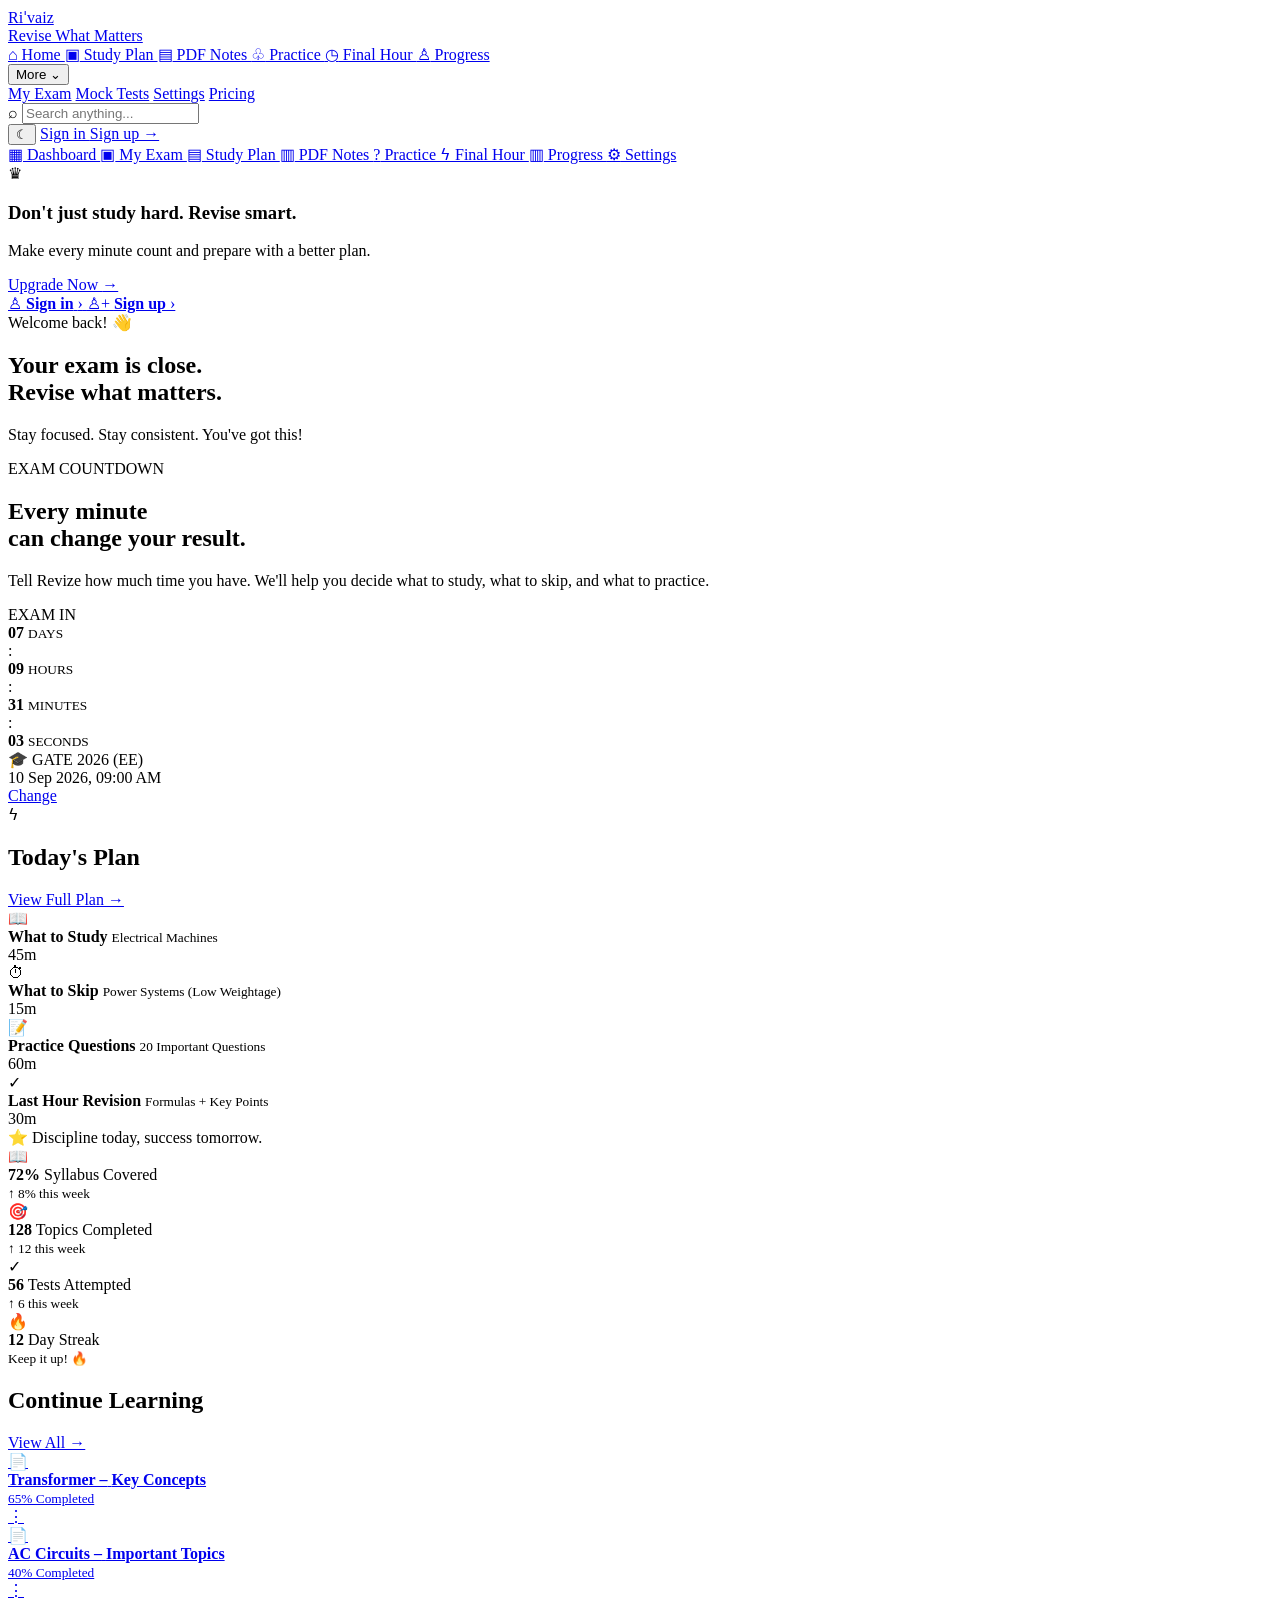
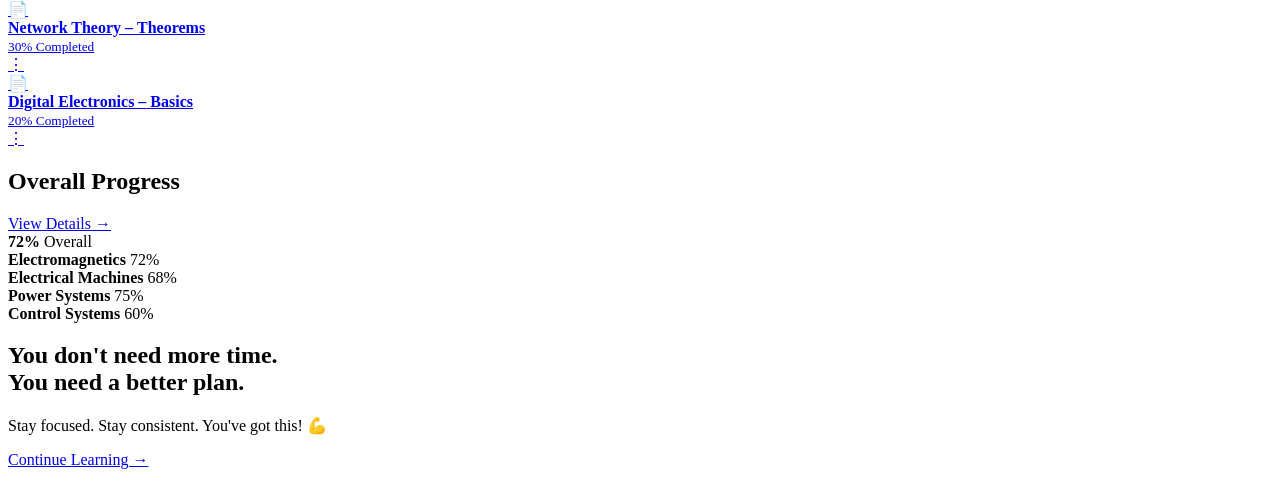
==== commit ada017ab: "Update index.html" ====
--- a/index.html
+++ b/index.html
@@ -1,2347 +1,777 @@
-<!DOCTYPE html>
+ <!DOCTYPE html>
 <html lang="en">
 <head>
     <meta charset="UTF-8">
     <meta name="viewport" content="width=device-width, initial-scale=1.0">
 
-    <title>Rɪˈvʌɪz — Revise What Matters</title>
-
-    <meta
-        name="description"
-        content="Rɪˈvʌɪz helps students prepare smarter when exam time is running out."
-    >
-
-    <style>
-
-        /* =========================
-           GLOBAL
-        ========================= */
-
-        * {
-            margin: 0;
-            padding: 0;
-            box-sizing: border-box;
-        }
-
-        :root {
-            --purple: #6338f5;
-            --purple-dark: #4d24d9;
-            --purple-light: #f0ebff;
-            --purple-soft: #f7f4ff;
-
-            --text: #151321;
-            --text-light: #686474;
-
-            --border: #e8e4f2;
-            --white: #ffffff;
-            --background: #faf9fe;
-
-            --green: #26b85a;
-            --orange: #ff8b24;
-            --red: #ff4f6d;
-            --blue: #367cf4;
-
-            --shadow:
-                0 8px 30px rgba(55, 30, 130, 0.06);
-
-            --radius: 18px;
-        }
-
-        html {
-            scroll-behavior: smooth;
-        }
-
-        body {
-            font-family:
-                Inter,
-                -apple-system,
-                BlinkMacSystemFont,
-                "Segoe UI",
-                Arial,
-                sans-serif;
-
-            background: var(--background);
-            color: var(--text);
-
-            line-height: 1.5;
-        }
-
-        a {
-            text-decoration: none;
-            color: inherit;
-        }
-
-        button {
-            font-family: inherit;
-            cursor: pointer;
-        }
-
-
-        /* =========================
-           TOP HEADER
-        ========================= */
-
-        .top-header {
-            position: sticky;
-            top: 14px;
-            z-index: 1000;
-
-            width: calc(100% - 28px);
-            max-width: 1500px;
-
-            margin: 14px auto 0;
-
-            min-height: 76px;
-
-            display: flex;
-            align-items: center;
-
-            padding: 12px 18px 12px 28px;
-
-            background: rgba(255, 255, 255, 0.96);
-
-            border: 1px solid #eeeaf7;
-
-            border-radius: 20px;
-
-            box-shadow:
-                0 10px 35px rgba(35, 20, 90, 0.08);
-
-            backdrop-filter: blur(15px);
-        }
-
-
-        /* =========================
-           LOGO
-        ========================= */
-
-        .brand {
-            min-width: 190px;
-        }
-
-        .brand-name {
-            font-family: Georgia, "Times New Roman", serif;
-
-            font-size: 32px;
-            font-weight: 700;
-
-            color: var(--purple);
-
-            line-height: 1;
-        }
-
-        .brand-tagline {
-            display: block;
-
-            margin-top: 4px;
-
-            font-size: 11px;
-            font-weight: 600;
-
-            letter-spacing: 0.2px;
-
-            color: #372b70;
-        }
-
-
-        /* =========================
-           NAVIGATION
-        ========================= */
-
-        .main-nav {
-            display: flex;
-            align-items: center;
-
-            gap: 6px;
-
-            margin-left: 25px;
-
-            flex: 1;
-        }
-
-        .nav-link {
-            position: relative;
-
-            padding: 13px 14px;
-
-            border-radius: 12px;
-
-            font-size: 14px;
-            font-weight: 500;
-
-            color: #383444;
-
-            transition: 0.2s ease;
-        }
-
-        .nav-link:hover {
-            background: var(--purple-soft);
-            color: var(--purple);
-        }
-
-        .nav-link.active {
-            color: var(--purple);
-            font-weight: 650;
-            background: #f4f0ff;
-        }
-
-        .nav-link.active::after {
-            content: "";
-
-            position: absolute;
-
-            bottom: -13px;
-            left: 18px;
-            right: 18px;
-
-            height: 3px;
-
-            border-radius: 10px;
-
-            background: var(--purple);
-        }
-
-
-        /* =========================
-           HEADER RIGHT
-        ========================= */
-
-        .header-actions {
-            display: flex;
-            align-items: center;
-            gap: 9px;
-        }
-
-        .search-box {
-            width: 210px;
-            height: 42px;
-
-            display: flex;
-            align-items: center;
-
-            gap: 9px;
-
-            padding: 0 15px;
-
-            background: #f3f1f5;
-
-            border-radius: 22px;
-
-            color: #77717f;
-        }
-
-        .search-box span {
-            font-size: 16px;
-        }
-
-        .search-box input {
-            width: 100%;
-
-            border: none;
-            outline: none;
-
-            background: transparent;
-
-            font-size: 13px;
-
-            color: var(--text);
-        }
-
-        .theme-button {
-            width: 42px;
-            height: 42px;
-
-            border: 1px solid var(--border);
-
-            background: white;
-
-            border-radius: 12px;
-
-            font-size: 18px;
-        }
-
-        .sign-in,
-        .sign-up {
-            height: 42px;
-
-            padding: 0 20px;
-
-            border-radius: 11px;
-
-            font-size: 14px;
-            font-weight: 600;
-        }
-
-        .sign-in {
-            color: var(--purple);
-
-            background: white;
-
-            border: 1px solid var(--purple);
-        }
-
-        .sign-up {
-            color: white;
-
-            background: var(--purple);
-
-            border: 1px solid var(--purple);
-        }
-
-        .sign-up:hover {
-            background: var(--purple-dark);
-        }
-
-
-        /* =========================
-           PAGE LAYOUT
-        ========================= */
-
-        .page-layout {
-            max-width: 1500px;
-
-            margin: 22px auto;
-
-            padding: 0 20px;
-
-            display: grid;
-
-            grid-template-columns: 245px 1fr;
-
-            gap: 25px;
-        }
-
-
-        /* =========================
-           SIDEBAR
-        ========================= */
-
-        .sidebar {
-            background: white;
-
-            border: 1px solid var(--border);
-
-            border-radius: var(--radius);
-
-            padding: 14px;
-
-            height: fit-content;
-
-            box-shadow: var(--shadow);
-        }
-
-        .side-link {
-            display: flex;
-            align-items: center;
-
-            gap: 13px;
-
-            padding: 13px 14px;
-
-            margin-bottom: 5px;
-
-            border-radius: 12px;
-
-            font-size: 14px;
-            font-weight: 500;
-
-            color: #373342;
-        }
-
-        .side-link:hover {
-            background: var(--purple-soft);
-            color: var(--purple);
-        }
-
-        .side-link.active {
-            background: #eee8ff;
-            color: var(--purple);
-            font-weight: 650;
-        }
-
-        .side-icon {
-            width: 21px;
-
-            text-align: center;
-
-            font-size: 17px;
-        }
-
-
-        /* =========================
-           SIDEBAR PROMO
-        ========================= */
-
-        .upgrade-card {
-            margin-top: 25px;
-
-            padding: 20px 17px;
-
-            border-radius: 16px;
-
-            background:
-                linear-gradient(
-                    145deg,
-                    #f2edff,
-                    #faf8ff
-                );
-
-            border: 1px solid #e4dcff;
-        }
-
-        .upgrade-card h3 {
-            font-size: 15px;
-
-            margin-bottom: 7px;
-        }
-
-        .upgrade-card p {
-            font-size: 13px;
-
-            color: var(--text-light);
-
-            margin-bottom: 16px;
-        }
-
-        .upgrade-button {
-            width: 100%;
-
-            padding: 11px;
-
-            border: none;
-
-            border-radius: 10px;
-
-            background: var(--purple);
-
-            color: white;
-
-            font-size: 13px;
-
-            font-weight: 650;
-        }
-
-
-        /* =========================
-           MAIN CONTENT
-        ========================= */
-
-        .main-content {
-            min-width: 0;
-        }
-
-        .welcome {
-            margin-bottom: 20px;
-        }
-
-        .welcome-small {
-            font-size: 15px;
-
-            font-weight: 600;
-
-            margin-bottom: 4px;
-        }
-
-        .welcome h1 {
-            font-size: 30px;
-
-            line-height: 1.15;
-
-            letter-spacing: -0.7px;
-        }
-
-        .welcome h1 span {
-            color: var(--purple);
-        }
-
-        .welcome p {
-            margin-top: 7px;
-
-            color: var(--text-light);
-
-            font-size: 14px;
-        }
-
-
-        /* =========================
-           HERO GRID
-        ========================= */
-
-        .hero-grid {
-            display: grid;
-
-            grid-template-columns: minmax(0, 1fr) 390px;
-
-            gap: 18px;
-        }
-
-
-        /* =========================
-           EXAM CARD
-        ========================= */
-
-        .exam-card {
-            position: relative;
-
-            overflow: hidden;
-
-            min-height: 390px;
-
-            padding: 28px;
-
-            background:
-                linear-gradient(
-                    135deg,
-                    #ffffff 0%,
-                    #f7f3ff 100%
-                );
-
-            border: 1px solid #e5defb;
-
-            border-radius: var(--radius);
-
-            box-shadow: var(--shadow);
-        }
-
-        .exam-card::before {
-            content: "";
-
-            position: absolute;
-
-            width: 270px;
-            height: 270px;
-
-            right: -100px;
-            top: -110px;
-
-            background: #e9e0ff;
-
-            border-radius: 50%;
-
-            opacity: 0.6;
-        }
-
-        .exam-label {
-            position: relative;
-
-            color: var(--purple);
-
-            font-size: 12px;
-
-            font-weight: 700;
-
-            letter-spacing: 1px;
-
-            margin-bottom: 10px;
-        }
-
-        .exam-card h2 {
-            position: relative;
-
-            font-size: 32px;
-
-            max-width: 530px;
-
-            line-height: 1.15;
-
-            letter-spacing: -0.7px;
-        }
-
-        .exam-card h2 span {
-            color: var(--purple);
-        }
-
-        .exam-description {
-            position: relative;
-
-            max-width: 490px;
-
-            margin-top: 12px;
-
-            font-size: 14px;
-
-            color: var(--text-light);
-        }
-
-
-        /* =========================
-           COUNTDOWN
-        ========================= */
-
-        .countdown-card {
-            position: relative;
-
-            margin-top: 24px;
-
-            max-width: 610px;
-
-            padding: 20px;
-
-            background: white;
-
-            border: 1px solid #e5def6;
-
-            border-radius: 15px;
-        }
-
-        .countdown-title {
-            color: var(--purple);
-
-            font-size: 11px;
-
-            font-weight: 700;
-
-            letter-spacing: 0.8px;
-
-            margin-bottom: 13px;
-        }
-
-        .countdown {
-            display: grid;
-
-            grid-template-columns:
-                repeat(4, 1fr);
-
-            gap: 8px;
-        }
-
-        .time-unit {
-            text-align: center;
-
-            padding: 4px;
-        }
-
-        .time-number {
-            display: block;
-
-            color: var(--purple);
-
-            font-size: 34px;
-
-            font-weight: 750;
-
-            line-height: 1.1;
-
-            font-variant-numeric: tabular-nums;
-        }
-
-        .time-label {
-            display: block;
-
-            margin-top: 5px;
-
-            font-size: 10px;
-
-            color: #777080;
-
-            text-transform: uppercase;
-
-            letter-spacing: 0.7px;
-        }
-
-        .exam-info {
-            position: relative;
-
-            margin-top: 12px;
-
-            display: flex;
-
-            align-items: center;
-
-            gap: 10px;
-
-            flex-wrap: wrap;
-        }
-
-        .exam-badge {
-            padding: 8px 12px;
-
-            background: #f0ebff;
-
-            color: var(--purple);
-
-            border-radius: 9px;
-
-            font-size: 12px;
-
-            font-weight: 650;
-        }
-
-        .exam-date {
-            font-size: 12px;
-
-            color: #625c6d;
-        }
-
-        .change-button {
-            border: none;
-
-            background: transparent;
-
-            color: var(--purple);
-
-            font-size: 12px;
-
-            font-weight: 650;
-        }
-
-
-        /* =========================
-           HERO ILLUSTRATION
-        ========================= */
-
-        .hero-illustration {
-            position: absolute;
-
-            right: 12px;
-            bottom: 5px;
-
-            width: 300px;
-
-            height: 220px;
-
-            display: flex;
-
-            align-items: center;
-
-            justify-content: center;
-
-            pointer-events: none;
-        }
-
-        .person {
-            width: 130px;
-            height: 130px;
-
-            border-radius: 50%;
-
-            background:
-                radial-gradient(
-                    circle at 50% 35%,
-                    #ffd9c5 0 24%,
-                    transparent 25%
-                ),
-                linear-gradient(
-                    150deg,
-                    #6338f5,
-                    #8c6aff
-                );
-
-            position: relative;
-
-            box-shadow:
-                0 20px 30px rgba(99, 56, 245, 0.18);
-        }
-
-        .person::before {
-            content: "📚";
-
-            position: absolute;
-
-            font-size: 55px;
-
-            left: 36px;
-            bottom: -27px;
-        }
-
-        .floating-star {
-            position: absolute;
-
-            color: #a98eff;
-
-            font-size: 24px;
-        }
-
-        .star-one {
-            top: 10px;
-            right: 45px;
-        }
-
-        .star-two {
-            left: 35px;
-            top: 50px;
-        }
-
-
-        /* =========================
-           TODAY'S PLAN
-        ========================= */
-
-        .plan-card {
-            background: white;
-
-            border: 1px solid var(--border);
-
-            border-radius: var(--radius);
-
-            padding: 20px;
-
-            box-shadow: var(--shadow);
-        }
-
-        .card-heading {
-            display: flex;
-
-            align-items: center;
-
-            justify-content: space-between;
-
-            margin-bottom: 14px;
-        }
-
-        .card-heading h3 {
-            font-size: 17px;
-        }
-
-        .view-link {
-            color: var(--purple);
-
-            font-size: 12px;
-
-            font-weight: 650;
-        }
-
-        .plan-item {
-            display: flex;
-
-            align-items: center;
-
-            gap: 12px;
-
-            padding: 13px 0;
-
-            border-top: 1px solid #f0edf5;
-        }
-
-        .plan-icon {
-            width: 38px;
-            height: 38px;
-
-            display: flex;
-
-            align-items: center;
-            justify-content: center;
-
-            border-radius: 10px;
-
-            font-size: 18px;
-
-            background: #f0ebff;
-        }
-
-        .plan-item:nth-child(3) .plan-icon {
-            background: #fff0f3;
-        }
-
-        .plan-item:nth-child(4) .plan-icon {
-            background: #fff3e8;
-        }
-
-        .plan-item:nth-child(5) .plan-icon {
-            background: #eaf9ee;
-        }
-
-        .plan-text {
-            flex: 1;
-        }
-
-        .plan-text strong {
-            display: block;
-
-            font-size: 13px;
-        }
-
-        .plan-text small {
-            display: block;
-
-            margin-top: 2px;
-
-            color: #787181;
-
-            font-size: 11px;
-        }
-
-        .plan-time {
-            font-size: 12px;
-
-            color: #514b5b;
-        }
-
-        .check-circle {
-            width: 20px;
-            height: 20px;
-
-            border: 1.5px solid #c8c3d0;
-
-            border-radius: 50%;
-        }
-
-        .motivation {
-            margin-top: 12px;
-
-            padding: 11px 13px;
-
-            background: #f1ecff;
-
-            border-radius: 9px;
-
-            color: var(--purple);
-
-            font-size: 11px;
-
-            font-weight: 600;
-        }
-
-
-        /* =========================
-           STATS
-        ========================= */
-
-        .stats-grid {
-            display: grid;
-
-            grid-template-columns:
-                repeat(4, 1fr);
-
-            gap: 14px;
-
-            margin-top: 18px;
-        }
-
-        .stat-card {
-            padding: 19px;
-
-            background: white;
-
-            border: 1px solid var(--border);
-
-            border-radius: 15px;
-
-            box-shadow: var(--shadow);
-        }
-
-        .stat-icon {
-            width: 40px;
-            height: 40px;
-
-            display: flex;
-
-            align-items: center;
-            justify-content: center;
-
-            border-radius: 11px;
-
-            background: #eee9ff;
-
-            font-size: 19px;
-
-            margin-bottom: 14px;
-        }
-
-        .stat-number {
-            font-size: 27px;
-
-            font-weight: 750;
-
-            line-height: 1;
-        }
-
-        .stat-label {
-            margin-top: 7px;
-
-            font-size: 11px;
-
-            color: #716b78;
-        }
-
-        .progress-line {
-            height: 5px;
-
-            margin-top: 12px;
-
-            overflow: hidden;
-
-            background: #ece9f1;
-
-            border-radius: 20px;
-        }
-
-        .progress-line span {
-            display: block;
-
-            height: 100%;
-
-            width: 72%;
-
-            background: var(--purple);
-
-            border-radius: inherit;
-        }
-
-
-        /* =========================
-           LOWER GRID
-        ========================= */
-
-        .lower-grid {
-            display: grid;
-
-            grid-template-columns: minmax(0, 1fr) 390px;
-
-            gap: 18px;
-
-            margin-top: 18px;
-        }
-
-
-        /* =========================
-           CONTINUE LEARNING
-        ========================= */
-
-        .learning-card {
-            padding: 20px;
-
-            background: white;
-
-            border: 1px solid var(--border);
-
-            border-radius: var(--radius);
-
-            box-shadow: var(--shadow);
-        }
-
-        .learning-grid {
-            display: grid;
-
-            grid-template-columns:
-                repeat(4, 1fr);
-
-            gap: 10px;
-        }
-
-        .topic-card {
-            padding: 14px;
-
-            border: 1px solid #ebe7f1;
-
-            border-radius: 13px;
-
-            background: #fff;
-        }
-
-        .topic-icon {
-            width: 35px;
-            height: 35px;
-
-            display: flex;
-
-            align-items: center;
-            justify-content: center;
-
-            background: #eee9ff;
-
-            border-radius: 9px;
-
-            margin-bottom: 12px;
-        }
-
-        .topic-card h4 {
-            font-size: 12px;
-
-            line-height: 1.4;
-
-            min-height: 35px;
-        }
-
-        .topic-progress {
-            height: 4px;
-
-            margin-top: 12px;
-
-            background: #ece9f1;
-
-            border-radius: 10px;
-
-            overflow: hidden;
-        }
-
-        .topic-progress span {
-            display: block;
-
-            height: 100%;
-
-            background: var(--purple);
-        }
-
-        .topic-percent {
-            margin-top: 7px;
-
-            font-size: 10px;
-
-            color: #716b78;
-        }
-
-
-        /* =========================
-           OVERALL PROGRESS
-        ========================= */
-
-        .overall-card {
-            padding: 20px;
-
-            background: white;
-
-            border: 1px solid var(--border);
-
-            border-radius: var(--radius);
-
-            box-shadow: var(--shadow);
-        }
-
-        .overall-content {
-            display: flex;
-
-            align-items: center;
-
-            gap: 22px;
-        }
-
-        .progress-circle {
-            width: 130px;
-            height: 130px;
-
-            flex-shrink: 0;
-
-            display: flex;
-
-            align-items: center;
-            justify-content: center;
-
-            border-radius: 50%;
-
-            background:
-                conic-gradient(
-                    var(--purple) 72%,
-                    #eeeaf5 0
-                );
-
-            position: relative;
-        }
-
-        .progress-circle::before {
-            content: "";
-
-            position: absolute;
-
-            inset: 10px;
-
-            background: white;
-
-            border-radius: 50%;
-        }
-
-        .circle-text {
-            position: relative;
-
-            text-align: center;
-
-            z-index: 2;
-        }
-
-        .circle-text strong {
-            display: block;
-
-            font-size: 25px;
-        }
-
-        .circle-text small {
-            color: #777080;
-
-            font-size: 10px;
-        }
-
-        .subject-list {
-            flex: 1;
-        }
-
-        .subject {
-            margin-bottom: 13px;
-        }
-
-        .subject:last-child {
-            margin-bottom: 0;
-        }
-
-        .subject-top {
-            display: flex;
-
-            justify-content: space-between;
-
-            font-size: 11px;
-
-            margin-bottom: 5px;
-        }
-
-        .subject-bar {
-            height: 5px;
-
-            background: #eeeaf1;
-
-            border-radius: 10px;
-
-            overflow: hidden;
-        }
-
-        .subject-bar span {
-            display: block;
-
-            height: 100%;
-
-            background: var(--purple);
-
-            border-radius: inherit;
-        }
-
-
-        /* =========================
-           MOTIVATION CARD
-        ========================= */
-
-        .final-message {
-            margin-top: 18px;
-
-            min-height: 205px;
-
-            padding: 24px;
-
-            display: flex;
-
-            align-items: center;
-
-            justify-content: space-between;
-
-            gap: 20px;
-
-            border-radius: var(--radius);
-
-            background:
-                linear-gradient(
-                    135deg,
-                    #f0eaff,
-                    #faf8ff
-                );
-
-            border: 1px solid #e3d9ff;
-        }
-
-        .final-message h3 {
-            font-size: 19px;
-
-            line-height: 1.35;
-        }
-
-        .final-message p {
-            margin-top: 9px;
-
-            color: #6c6575;
-
-            font-size: 12px;
-        }
-
-        .target-icon {
-            width: 105px;
-            height: 105px;
-
-            flex-shrink: 0;
-
-            border-radius: 50%;
-
-            display: flex;
-
-            align-items: center;
-            justify-content: center;
-
-            font-size: 54px;
-
-            background: #e2d7ff;
-
-            box-shadow:
-                0 10px 30px rgba(99, 56, 245, 0.12);
-        }
-
-
-        /* =========================
-           MOBILE
-        ========================= */
-
-        .mobile-menu {
-            display: none;
-
-            width: 42px;
-            height: 42px;
-
-            border: 1px solid var(--border);
-
-            border-radius: 10px;
-
-            background: white;
-
-            font-size: 20px;
-        }
-
-        @media (max-width: 1200px) {
-
-            .main-nav {
-                gap: 0;
-            }
-
-            .nav-link {
-                padding: 12px 9px;
-
-                font-size: 12px;
-            }
-
-            .search-box {
-                width: 160px;
-            }
-
-            .brand {
-                min-width: 150px;
-            }
-
-            .hero-grid,
-            .lower-grid {
-                grid-template-columns: 1fr;
-            }
-
-            .plan-card {
-                order: -1;
-            }
-
-            .stats-grid {
-                grid-template-columns: repeat(2, 1fr);
-            }
-        }
-
-
-        @media (max-width: 900px) {
-
-            .top-header {
-                padding: 10px 15px;
-            }
-
-            .mobile-menu {
-                display: block;
-            }
-
-            .main-nav {
-                display: none;
-            }
-
-            .header-actions .search-box {
-                display: none;
-            }
-
-            .brand {
-                flex: 1;
-            }
-
-            .sign-in {
-                display: none;
-            }
-
-            .page-layout {
-                grid-template-columns: 1fr;
-            }
-
-            .sidebar {
-                display: none;
-            }
-
-            .hero-illustration {
-                opacity: 0.35;
-            }
-
-            .learning-grid {
-                grid-template-columns: repeat(2, 1fr);
-            }
-        }
-
-
-        @media (max-width: 600px) {
-
-            .top-header {
-                top: 7px;
-
-                width: calc(100% - 14px);
-
-                margin-top: 7px;
-
-                border-radius: 15px;
-            }
-
-            .brand-name {
-                font-size: 26px;
-            }
-
-            .brand-tagline {
-                font-size: 9px;
-            }
-
-            .sign-up {
-                padding: 0 12px;
-
-                font-size: 12px;
-            }
-
-            .page-layout {
-                margin-top: 15px;
-
-                padding: 0 10px;
-            }
-
-            .welcome h1 {
-                font-size: 25px;
-            }
-
-            .exam-card {
-                padding: 20px;
-
-                min-height: 370px;
-            }
-
-            .exam-card h2 {
-                font-size: 26px;
-            }
-
-            .hero-illustration {
-                width: 210px;
-
-                right: -10px;
-            }
-
-            .countdown-card {
-                padding: 15px;
-            }
-
-            .time-number {
-                font-size: 26px;
-            }
-
-            .stats-grid {
-                grid-template-columns: 1fr 1fr;
-
-                gap: 9px;
-            }
-
-            .stat-card {
-                padding: 14px;
-            }
-
-            .stat-number {
-                font-size: 23px;
-            }
-
-            .learning-grid {
-                grid-template-columns: 1fr;
-            }
-
-            .overall-content {
-                flex-direction: column;
-            }
-
-            .progress-circle {
-                width: 125px;
-                height: 125px;
-            }
-
-            .final-message {
-                min-height: 180px;
-            }
-
-            .target-icon {
-                width: 75px;
-                height: 75px;
-
-                font-size: 38px;
-            }
-        }
-
-    </style>
+    <title>Revize — Revise What Matters</title>
+
+    <link rel="stylesheet" href="css/style.css">
+
+    <!-- Google Font -->
+    <link rel="preconnect" href="https://fonts.googleapis.com">
+    <link rel="preconnect" href="https://fonts.gstatic.com" crossorigin>
+    <link href="https://fonts.googleapis.com/css2?family=Inter:wght@400;500;600;700;800&display=swap" rel="stylesheet">
 </head>
 
-
 <body>
 
-
-<!-- ==========================================
-     HEADER
-========================================== -->
+<!-- ================= HEADER ================= -->
 
 <header class="top-header">
 
     <a href="index.html" class="brand">
-
-        <div class="brand-name">
-            Rɪˈvʌɪz
-        </div>
-
-        <span class="brand-tagline">
-            Revise What Matters
-        </span>
-
+        <div class="brand-name">Riˈvaiz</div>
+        <div class="brand-tagline">Revise What Matters</div>
     </a>
 
-
     <nav class="main-nav">
 
         <a href="index.html" class="nav-link active">
+            <span>⌂</span>
             Home
         </a>
 
         <a href="study-plan.html" class="nav-link">
+            <span>▣</span>
             Study Plan
         </a>
 
-        <a href="pdf-notes.html" class="nav-link">
+        <a href="notes.html" class="nav-link">
+            <span>▤</span>
             PDF Notes
         </a>
 
         <a href="practice.html" class="nav-link">
+            <span>♧</span>
             Practice
         </a>
 
         <a href="final-hour.html" class="nav-link">
+            <span>◷</span>
             Final Hour
         </a>
 
         <a href="progress.html" class="nav-link">
+            <span>♙</span>
             Progress
         </a>
 
-        <a href="#" class="nav-link">
-            More ▾
-        </a>
+        <div class="more-menu">
+            <button class="more-button">
+                More <span>⌄</span>
+            </button>
+
+            <div class="more-dropdown">
+                <a href="my-exam.html">My Exam</a>
+                <a href="mock-tests.html">Mock Tests</a>
+                <a href="settings.html">Settings</a>
+                <a href="pricing.html">Pricing</a>
+            </div>
+        </div>
 
     </nav>
 
-
-    <div class="header-actions">
+    <div class="header-right">
 
         <div class="search-box">
-
             <span>⌕</span>
-
-            <input
-                type="text"
-                placeholder="Search anything..."
-            >
-
+            <input type="text" placeholder="Search anything...">
         </div>
 
-
-        <button
-            class="theme-button"
-            title="Change theme"
-            onclick="toggleTheme()"
-        >
+        <button class="theme-button" id="themeToggle">
             ☾
         </button>
 
-
-        <a href="#" class="sign-in">
+        <a href="login.html" class="signin-button">
             Sign in
         </a>
 
-        <a href="#" class="sign-up">
-            Sign up
+        <a href="signup.html" class="signup-button">
+            Sign up →
         </a>
 
-        <button class="mobile-menu">
-            ☰
-        </button>
-
     </div>
 
 </header>
 
 
-
-<!-- ==========================================
-     PAGE
-========================================== -->
+<!-- ================= PAGE ================= -->
 
 <div class="page-layout">
 
-
-    <!-- ======================================
-         SIDEBAR
-    ======================================= -->
+    <!-- ================= SIDEBAR ================= -->
 
     <aside class="sidebar">
 
-        <a href="index.html" class="side-link active">
-            <span class="side-icon">▦</span>
-            Dashboard
-        </a>
-
-        <a href="exam.html" class="side-link">
-            <span class="side-icon">▣</span>
-            My Exam
-        </a>
-
-        <a href="study-plan.html" class="side-link">
-            <span class="side-icon">▤</span>
-            Study Plan
-        </a>
-
-        <a href="pdf-notes.html" class="side-link">
-            <span class="side-icon">▧</span>
-            PDF Notes
-        </a>
-
-        <a href="practice.html" class="side-link">
-            <span class="side-icon">?</span>
-            Practice
-        </a>
-
-        <a href="final-hour.html" class="side-link">
-            <span class="side-icon">ϟ</span>
-            Final Hour
-        </a>
-
-        <a href="progress.html" class="side-link">
-            <span class="side-icon">▥</span>
-            Progress
-        </a>
-
-        <a href="settings.html" class="side-link">
-            <span class="side-icon">⚙</span>
-            Settings
-        </a>
-
+        <nav class="sidebar-nav">
+
+            <a href="index.html" class="side-link active">
+                <span class="side-icon">▦</span>
+                Dashboard
+            </a>
+
+            <a href="my-exam.html" class="side-link">
+                <span class="side-icon">▣</span>
+                My Exam
+            </a>
+
+            <a href="study-plan.html" class="side-link">
+                <span class="side-icon">▤</span>
+                Study Plan
+            </a>
+
+            <a href="notes.html" class="side-link">
+                <span class="side-icon">▥</span>
+                PDF Notes
+            </a>
+
+            <a href="practice.html" class="side-link">
+                <span class="side-icon">?</span>
+                Practice
+            </a>
+
+            <a href="final-hour.html" class="side-link">
+                <span class="side-icon">ϟ</span>
+                Final Hour
+            </a>
+
+            <a href="progress.html" class="side-link">
+                <span class="side-icon">▥</span>
+                Progress
+            </a>
+
+            <a href="settings.html" class="side-link">
+                <span class="side-icon">⚙</span>
+                Settings
+            </a>
+
+        </nav>
+
+
+        <!-- Upgrade -->
 
         <div class="upgrade-card">
+
+            <div class="upgrade-icon">♛</div>
 
             <h3>
                 Don't just study hard.
-                <br>
-                <span style="color:#6338f5;">
-                    Revise smart.
-                </span>
+                <strong>Revise smart.</strong>
             </h3>
 
             <p>
-                Make every minute count
-                and prepare with a better plan.
+                Make every minute count and prepare with a better plan.
             </p>
 
-            <button class="upgrade-button">
-                Upgrade Now 👑
-            </button>
+            <a href="pricing.html" class="upgrade-button">
+                Upgrade Now
+                <span>→</span>
+            </a>
 
         </div>
 
+
+        <!-- Bottom Auth -->
+
+        <div class="sidebar-auth">
+
+            <a href="login.html" class="sidebar-login">
+                <span>♙</span>
+                <b>Sign in</b>
+                <span class="auth-arrow">›</span>
+            </a>
+
+            <a href="signup.html" class="sidebar-signup">
+                <span>♙+</span>
+                <b>Sign up</b>
+                <span class="auth-arrow">›</span>
+            </a>
+
+        </div>
+
     </aside>
 
 
-
-    <!-- ======================================
-         MAIN
-    ======================================= -->
+    <!-- ================= MAIN CONTENT ================= -->
 
     <main class="main-content">
 
-
-        <!-- WELCOME -->
-
-        <section class="welcome">
-
-            <div class="welcome-small">
-                Welcome back! 👋
+        <!-- Welcome -->
+
+        <section class="welcome-section">
+
+            <div>
+
+                <div class="welcome-small">
+                    Welcome back! 👋
+                </div>
+
+                <h1>
+                    Your exam is close.
+                    <br>
+                    <span>Revise what matters.</span>
+                </h1>
+
+                <p>
+                    Stay focused. Stay consistent. You've got this!
+                </p>
+
             </div>
 
-            <h1>
-                Your exam is close.
-                <br>
-                <span>Revise what matters.</span>
-            </h1>
-
-            <p>
-                Stay focused. Stay consistent.
-                You've got this!
-            </p>
-
         </section>
 
 
-
-        <!-- ==================================
-             HERO
-        =================================== -->
-
-        <section class="hero-grid">
-
-
-            <!-- EXAM -->
-
-            <div class="exam-card">
-
-                <div class="exam-label">
-                    EXAM COUNTDOWN
-                </div>
-
-                <h2>
-                    Every minute
-                    <br>
-                    <span>can change your result.</span>
-                </h2>
-
-                <p class="exam-description">
-                    Tell Rɪˈvʌɪz how much time you have.
-                    We'll help you decide what to study,
-                    what to skip, and what to practice.
-                </p>
-
-
-                <!-- COUNTDOWN -->
-
-                <div class="countdown-card">
-
-                    <div class="countdown-title">
-                        EXAM IN
-                    </div>
-
-                    <div class="countdown">
-
-
-                        <div class="time-unit">
-
-                            <span
-                                class="time-number"
-                                id="days"
-                            >
-                                00
-                            </span>
-
-                            <span class="time-label">
-                                Days
-                            </span>
-
-                        </div>
-
-
-                        <div class="time-unit">
-
-                            <span
-                                class="time-number"
-                                id="hours"
-                            >
-                                00
-                            </span>
-
-                            <span class="time-label">
-                                Hours
-                            </span>
-
-                        </div>
-
-
-                        <div class="time-unit">
-
-                            <span
-                                class="time-number"
-                                id="minutes"
-                            >
-                                00
-                            </span>
-
-                            <span class="time-label">
-                                Minutes
-                            </span>
-
-                        </div>
-
-
-                        <div class="time-unit">
-
-                            <span
-                                class="time-number"
-                                id="seconds"
-                            >
-                                00
-                            </span>
-
-                            <span class="time-label">
-                                Seconds
-                            </span>
-
-                        </div>
-
-                    </div>
-
-
-                    <div class="exam-info">
-
-                        <span class="exam-badge">
-                            🎓 GATE 2026 (EE)
-                        </span>
-
-                        <span
-                            class="exam-date"
-                            id="examDateText"
-                        >
-                            10 Sep 2026, 09:00 AM
-                        </span>
-
-                        <a
-                            href="exam.html"
-                            class="change-button"
-                        >
-                            Change
-                        </a>
-
-                    </div>
-
-                </div>
-
-
-                <!-- SIMPLE ILLUSTRATION -->
-
-                <div class="hero-illustration">
-
-                    <span class="floating-star star-one">
-                        ✦
-                    </span>
-
-                    <span class="floating-star star-two">
-                        ✧
-                    </span>
-
-                    <div class="person"></div>
-
-                </div>
-
-            </div>
-
-
-
-            <!-- TODAY PLAN -->
-
-            <div class="plan-card">
-
-                <div class="card-heading">
-
-                    <h3>
-                        Today's Plan
-                    </h3>
-
-                    <a
-                        href="study-plan.html"
-                        class="view-link"
-                    >
+        <!-- ================= TOP GRID ================= -->
+
+        <div class="dashboard-grid">
+
+
+            <!-- Countdown -->
+
+            <section class="countdown-card">
+
+                <div class="countdown-content">
+
+                    <div class="section-label">
+                        EXAM COUNTDOWN
+                    </div>
+
+                    <h2>
+                        Every minute
+                        <br>
+                        <span>can change your result.</span>
+                    </h2>
+
+                    <p>
+                        Tell Revize how much time you have.
+                        We'll help you decide what to study,
+                        what to skip, and what to practice.
+                    </p>
+
+
+                    <!-- Countdown -->
+
+                    <div class="countdown-box">
+
+                        <div class="countdown-title">
+                            EXAM IN
+                        </div>
+
+                        <div class="countdown-timer">
+
+                            <div>
+                                <strong id="days">07</strong>
+                                <small>DAYS</small>
+                            </div>
+
+                            <span>:</span>
+
+                            <div>
+                                <strong id="hours">09</strong>
+                                <small>HOURS</small>
+                            </div>
+
+                            <span>:</span>
+
+                            <div>
+                                <strong id="minutes">31</strong>
+                                <small>MINUTES</small>
+                            </div>
+
+                            <span>:</span>
+
+                            <div>
+                                <strong id="seconds">03</strong>
+                                <small>SECONDS</small>
+                            </div>
+
+                        </div>
+
+
+                        <div class="exam-info">
+
+                            <div class="exam-name">
+                                🎓 GATE 2026 (EE)
+                            </div>
+
+                            <div class="exam-date">
+                                10 Sep 2026, 09:00 AM
+                            </div>
+
+                            <a href="my-exam.html">
+                                Change
+                            </a>
+
+                        </div>
+
+                    </div>
+
+                </div>
+
+
+                <!-- Illustration -->
+
+                <div class="student-illustration">
+
+                    <div class="illustration-glow"></div>
+
+                    <div class="student">
+                        <div class="student-head"></div>
+                        <div class="student-hair"></div>
+                        <div class="student-body"></div>
+                        <div class="student-arm"></div>
+                    </div>
+
+                    <div class="laptop">
+                        <div class="laptop-screen">
+                            <span>ϟ</span>
+                        </div>
+                        <div class="laptop-base"></div>
+                    </div>
+
+                    <div class="books">
+                        <div></div>
+                        <div></div>
+                        <div></div>
+                    </div>
+
+                </div>
+
+            </section>
+
+
+            <!-- ================= TODAY PLAN ================= -->
+
+            <section class="plan-card">
+
+                <div class="card-header">
+
+                    <h2>Today's Plan</h2>
+
+                    <a href="study-plan.html">
                         View Full Plan →
                     </a>
 
                 </div>
 
 
-                <div class="plan-item">
-
-                    <div class="plan-icon">
-                        📖
-                    </div>
-
-                    <div class="plan-text">
-
-                        <strong>
-                            What to Study
-                        </strong>
-
-                        <small>
-                            Electrical Machines
-                        </small>
-
-                    </div>
-
-                    <span class="plan-time">
-                        45m
-                    </span>
-
-                    <span class="check-circle"></span>
-
-                </div>
-
-
-                <div class="plan-item">
-
-                    <div class="plan-icon">
-                        ⏱
-                    </div>
-
-                    <div class="plan-text">
-
-                        <strong>
-                            What to Skip
-                        </strong>
-
-                        <small>
-                            Power Systems (Low Weightage)
-                        </small>
-
-                    </div>
-
-                    <span class="plan-time">
-                        15m
-                    </span>
-
-                    <span class="check-circle"></span>
-
-                </div>
-
-
-                <div class="plan-item">
-
-                    <div class="plan-icon">
-                        📝
-                    </div>
-
-                    <div class="plan-text">
-
-                        <strong>
-                            Practice Questions
-                        </strong>
-
-                        <small>
-                            20 Important Questions
-                        </small>
-
-                    </div>
-
-                    <span class="plan-time">
-                        60m
-                    </span>
-
-                    <span class="check-circle"></span>
-
-                </div>
-
-
-                <div class="plan-item">
-
-                    <div class="plan-icon">
-                        ✓
-                    </div>
-
-                    <div class="plan-text">
-
-                        <strong>
-                            Last Hour Revision
-                        </strong>
-
-                        <small>
-                            Formulas + Key Points
-                        </small>
-
-                    </div>
-
-                    <span class="plan-time">
-                        30m
-                    </span>
-
-                    <span class="check-circle"></span>
+                <div class="plan-list">
+
+                    <div class="plan-item">
+
+                        <div class="plan-icon blue">
+                            📖
+                        </div>
+
+                        <div class="plan-text">
+                            <strong>What to Study</strong>
+                            <small>Electrical Machines</small>
+                        </div>
+
+                        <div class="plan-time">
+                            45m
+                        </div>
+
+                        <div class="checkbox"></div>
+
+                    </div>
+
+
+                    <div class="plan-item">
+
+                        <div class="plan-icon red">
+                            ⏱
+                        </div>
+
+                        <div class="plan-text">
+                            <strong>What to Skip</strong>
+                            <small>Power Systems (Low Weightage)</small>
+                        </div>
+
+                        <div class="plan-time">
+                            15m
+                        </div>
+
+                        <div class="checkbox"></div>
+
+                    </div>
+
+
+                    <div class="plan-item">
+
+                        <div class="plan-icon orange">
+                            📝
+                        </div>
+
+                        <div class="plan-text">
+                            <strong>Practice Questions</strong>
+                            <small>20 Important Questions</small>
+                        </div>
+
+                        <div class="plan-time">
+                            60m
+                        </div>
+
+                        <div class="checkbox"></div>
+
+                    </div>
+
+
+                    <div class="plan-item">
+
+                        <div class="plan-icon green">
+                            ✓
+                        </div>
+
+                        <div class="plan-text">
+                            <strong>Last Hour Revision</strong>
+                            <small>Formulas + Key Points</small>
+                        </div>
+
+                        <div class="plan-time">
+                            30m
+                        </div>
+
+                        <div class="checkbox"></div>
+
+                    </div>
 
                 </div>
 
 
                 <div class="motivation">
-                    Discipline today, success tomorrow. ⭐
-                </div>
+                    ⭐ Discipline today, success tomorrow.
+                </div>
+
+            </section>
+
+        </div>
+
+
+        <!-- ================= STATISTICS ================= -->
+
+        <section class="stats-grid">
+
+            <div class="stat-card">
+
+                <div class="stat-icon blue-icon">
+                    📖
+                </div>
+
+                <strong>72%</strong>
+
+                <span>Syllabus Covered</span>
+
+                <div class="progress-bar">
+                    <div style="width:72%"></div>
+                </div>
+
+                <small class="growth">
+                    ↑ 8% this week
+                </small>
 
             </div>
 
+
+            <div class="stat-card">
+
+                <div class="stat-icon red-icon">
+                    🎯
+                </div>
+
+                <strong>128</strong>
+
+                <span>Topics Completed</span>
+
+                <div class="progress-bar">
+                    <div style="width:68%"></div>
+                </div>
+
+                <small class="growth">
+                    ↑ 12 this week
+                </small>
+
+            </div>
+
+
+            <div class="stat-card">
+
+                <div class="stat-icon purple-icon">
+                    ✓
+                </div>
+
+                <strong>56</strong>
+
+                <span>Tests Attempted</span>
+
+                <div class="progress-bar">
+                    <div style="width:56%"></div>
+                </div>
+
+                <small class="growth">
+                    ↑ 6 this week
+                </small>
+
+            </div>
+
+
+            <div class="stat-card">
+
+                <div class="stat-icon orange-icon">
+                    🔥
+                </div>
+
+                <strong>12</strong>
+
+                <span>Day Streak</span>
+
+                <div class="progress-bar">
+                    <div style="width:80%"></div>
+                </div>
+
+                <small class="streak-text">
+                    Keep it up! 🔥
+                </small>
+
+            </div>
+
         </section>
 
 
-
-        <!-- ==================================
-             STATS
-        =================================== -->
-
-        <section class="stats-grid">
-
-
-            <div class="stat-card">
-
-                <div class="stat-icon">
-                    📖
-                </div>
-
-                <div class="stat-number">
-                    72%
-                </div>
-
-                <div class="stat-label">
-                    Syllabus Covered
-                </div>
-
-                <div class="progress-line">
-                    <span style="width:72%;"></span>
-                </div>
-
-            </div>
-
-
-            <div class="stat-card">
-
-                <div class="stat-icon">
-                    🎯
-                </div>
-
-                <div class="stat-number">
-                    128
-                </div>
-
-                <div class="stat-label">
-                    Topics Completed
-                </div>
-
-                <div class="progress-line">
-                    <span style="width:65%;"></span>
-                </div>
-
-            </div>
-
-
-            <div class="stat-card">
-
-                <div class="stat-icon">
-                    ✓
-                </div>
-
-                <div class="stat-number">
-                    56
-                </div>
-
-                <div class="stat-label">
-                    Tests Attempted
-                </div>
-
-                <div class="progress-line">
-                    <span style="width:58%;"></span>
-                </div>
-
-            </div>
-
-
-            <div class="stat-card">
-
-                <div class="stat-icon">
-                    🔥
-                </div>
-
-                <div class="stat-number">
-                    12
-                </div>
-
-                <div class="stat-label">
-                    Day Streak
-                </div>
-
-                <div class="progress-line">
-                    <span style="width:75%;"></span>
-                </div>
-
-            </div>
-
-        </section>
-
-
-
-        <!-- ==================================
-             LOWER CONTENT
-        =================================== -->
-
-        <section class="lower-grid">
-
-
-            <!-- CONTINUE LEARNING -->
-
-            <div class="learning-card">
-
-                <div class="card-heading">
-
-                    <h3>
-                        Continue Learning
-                    </h3>
-
-                    <a
-                        href="study-plan.html"
-                        class="view-link"
-                    >
+        <!-- ================= LOWER GRID ================= -->
+
+        <div class="lower-grid">
+
+
+            <!-- Continue Learning -->
+
+            <section class="learning-card">
+
+                <div class="card-header">
+
+                    <h2>Continue Learning</h2>
+
+                    <a href="study-plan.html">
                         View All →
                     </a>
 
                 </div>
 
 
-                <div class="learning-grid">
-
-
-                    <div class="topic-card">
-
-                        <div class="topic-icon">
+                <div class="learning-list">
+
+
+                    <a href="notes.html" class="learning-item">
+
+                        <div class="learning-icon purple">
                             📄
                         </div>
 
-                        <h4>
-                            Transformer —
-                            Key Concepts
-                        </h4>
-
-                        <div class="topic-progress">
-                            <span style="width:65%;"></span>
-                        </div>
-
-                        <div class="topic-percent">
-                            65% Completed
-                        </div>
-
-                    </div>
-
-
-                    <div class="topic-card">
-
-                        <div class="topic-icon">
-                            📗
-                        </div>
-
-                        <h4>
-                            AC Circuits —
-                            Important Topics
-                        </h4>
-
-                        <div class="topic-progress">
-                            <span style="width:40%;"></span>
-                        </div>
-
-                        <div class="topic-percent">
-                            40% Completed
-                        </div>
-
-                    </div>
-
-
-                    <div class="topic-card">
-
-                        <div class="topic-icon">
-                            📙
-                        </div>
-
-                        <h4>
-                            Network Theory —
-                            Theorems
-                        </h4>
-
-                        <div class="topic-progress">
-                            <span style="width:30%;"></span>
-                        </div>
-
-                        <div class="topic-percent">
-                            30% Completed
-                        </div>
-
-                    </div>
-
-
-                    <div class="topic-card">
-
-                        <div class="topic-icon">
-                            📘
-                        </div>
-
-                        <h4>
-                            Digital Electronics —
-                            Basics
-                        </h4>
-
-                        <div class="topic-progress">
-                            <span style="width:20%;"></span>
-                        </div>
-
-                        <div class="topic-percent">
-                            20% Completed
-                        </div>
-
-                    </div>
-
-                </div>
+                        <div>
+                            <strong>Transformer –</strong>
+                            <strong>Key Concepts</strong>
+
+                            <div class="mini-progress">
+                                <div style="width:65%"></div>
+                            </div>
+
+                            <small>65% Completed</small>
+                        </div>
+
+                        <span class="dots">⋮</span>
+
+                    </a>
+
+
+                    <a href="notes.html" class="learning-item">
+
+                        <div class="learning-icon green">
+                            📄
+                        </div>
+
+                        <div>
+                            <strong>AC Circuits –</strong>
+                            <strong>Important Topics</strong>
+
+                            <div class="mini-progress">
+                                <div style="width:40%"></div>
+                            </div>
+
+                            <small>40% Completed</small>
+                        </div>
+
+                        <span class="dots">⋮</span>
+
+                    </a>
+
+
+                    <a href="notes.html" class="learning-item">
+
+                        <div class="learning-icon orange">
+                            📄
+                        </div>
+
+                        <div>
+                            <strong>Network Theory –</strong>
+                            <strong>Theorems</strong>
+
+                            <div class="mini-progress">
+                                <div style="width:30%"></div>
+                            </div>
+
+                            <small>30% Completed</small>
+                        </div>
+
+                        <span class="dots">⋮</span>
+
+                    </a>
+
+
+                    <a href="notes.html" class="learning-item">
+
+                        <div class="learning-icon blue">
+                            📄
+                        </div>
+
+                        <div>
+                            <strong>Digital Electronics –</strong>
+                            <strong>Basics</strong>
+
+                            <div class="mini-progress">
+                                <div style="width:20%"></div>
+                            </div>
+
+                            <small>20% Completed</small>
+                        </div>
+
+                        <span class="dots">⋮</span>
+
+                    </a>
+
+                </div>
+
+            </section>
+
+
+            <!-- ================= PROGRESS ================= -->
+
+            <section class="progress-card">
+
+                <div class="card-header">
+
+                    <h2>Overall Progress</h2>
+
+                    <a href="progress.html">
+                        View Details →
+                    </a>
+
+                </div>
+
+
+                <div class="progress-content">
+
+                    <div class="progress-circle">
+
+                        <div class="circle-inner">
+                            <strong>72%</strong>
+                            <span>Overall</span>
+                        </div>
+
+                    </div>
+
+
+                    <div class="subjects">
+
+                        <div class="subject">
+                            <div>
+                                <b>Electromagnetics</b>
+                                <span>72%</span>
+                            </div>
+
+                            <div class="subject-bar">
+                                <div style="width:72%"></div>
+                            </div>
+                        </div>
+
+
+                        <div class="subject">
+                            <div>
+                                <b>Electrical Machines</b>
+                                <span>68%</span>
+                            </div>
+
+                            <div class="subject-bar">
+                                <div style="width:68%"></div>
+                            </div>
+                        </div>
+
+
+                        <div class="subject">
+                            <div>
+                                <b>Power Systems</b>
+                                <span>75%</span>
+                            </div>
+
+                            <div class="subject-bar">
+                                <div style="width:75%"></div>
+                            </div>
+                        </div>
+
+
+                        <div class="subject">
+                            <div>
+                                <b>Control Systems</b>
+                                <span>60%</span>
+                            </div>
+
+                            <div class="subject-bar">
+                                <div style="width:60%"></div>
+                            </div>
+                        </div>
+
+                    </div>
+
+                </div>
+
+            </section>
+
+        </div>
+
+
+        <!-- ================= MOTIVATION ================= -->
+
+        <section class="motivation-banner">
+
+            <div>
+
+                <h2>
+                    You don't need more time.
+                    <br>
+                    <span>You need a better plan.</span>
+                </h2>
+
+                <p>
+                    Stay focused. Stay consistent.
+                    You've got this! 💪
+                </p>
+
+                <a href="study-plan.html">
+                    Continue Learning →
+                </a>
 
             </div>
 
 
-
-            <!-- OVERALL PROGRESS -->
-
-            <div>
-
-                <div class="overall-card">
-
-                    <div class="card-heading">
-
-                        <h3>
-                            Overall Progress
-                        </h3>
-
-                        <a
-                            href="progress.html"
-                            class="view-link"
-                        >
-                            View Details →
-                        </a>
-
-                    </div>
-
-
-                    <div class="overall-content">
-
-
-                        <div class="progress-circle">
-
-                            <div class="circle-text">
-
-                                <strong>
-                                    72%
-                                </strong>
-
-                                <small>
-                                    Overall
-                                </small>
-
-                            </div>
-
-                        </div>
-
-
-                        <div class="subject-list">
-
-
-                            <div class="subject">
-
-                                <div class="subject-top">
-
-                                    <span>
-                                        Electromagnetics
-                                    </span>
-
-                                    <span>
-                                        72%
-                                    </span>
-
-                                </div>
-
-                                <div class="subject-bar">
-                                    <span style="width:72%;"></span>
-                                </div>
-
-                            </div>
-
-
-                            <div class="subject">
-
-                                <div class="subject-top">
-
-                                    <span>
-                                        Electrical Machines
-                                    </span>
-
-                                    <span>
-                                        68%
-                                    </span>
-
-                                </div>
-
-                                <div class="subject-bar">
-                                    <span style="width:68%;"></span>
-                                </div>
-
-                            </div>
-
-
-                            <div class="subject">
-
-                                <div class="subject-top">
-
-                                    <span>
-                                        Power Systems
-                                    </span>
-
-                                    <span>
-                                        75%
-                                    </span>
-
-                                </div>
-
-                                <div class="subject-bar">
-                                    <span style="width:75%;"></span>
-                                </div>
-
-                            </div>
-
-
-                            <div class="subject">
-
-                                <div class="subject-top">
-
-                                    <span>
-                                        Control Systems
-                                    </span>
-
-                                    <span>
-                                        60%
-                                    </span>
-
-                                </div>
-
-                                <div class="subject-bar">
-                                    <span style="width:60%;"></span>
-                                </div>
-
-                            </div>
-
-                        </div>
-
-                    </div>
-
-                </div>
-
-
-
-                <!-- FINAL MESSAGE -->
-
-                <div class="final-message">
-
-                    <div>
-
-                        <h3>
-                            You don't need more time.
-                            <br>
-                            You need a better plan.
-                        </h3>
-
-                        <p>
-                            Stay focused. Stay consistent.
-                            You've got this! 💪
-                        </p>
-
-                    </div>
-
-
-                    <div class="target-icon">
-                        🎯
-                    </div>
-
-                </div>
+            <div class="target-illustration">
+
+                <div class="target-ring ring-one"></div>
+                <div class="target-ring ring-two"></div>
+                <div class="target-ring ring-three"></div>
+
+                <div class="target-dot"></div>
+
+                <div class="arrow"></div>
 
             </div>
 
@@ -2352,131 +782,7 @@
 </div>
 
 
-
-<!-- ==========================================
-     JAVASCRIPT
-========================================== -->
-
-<script>
-
-
-    /* ========================================
-       EXAM COUNTDOWN
-    ======================================== */
-
-    /*
-       For now this is a DEMO exam date.
-
-       Later, the student will choose their
-       actual exam date from My Exam page.
-
-       IMPORTANT:
-       Date format:
-       YYYY-MM-DDTHH:MM:SS
-    */
-
-    const examDate =
-        new Date("2026-09-10T09:00:00").getTime();
-
-
-    function updateCountdown() {
-
-        const now =
-            new Date().getTime();
-
-        const distance =
-            examDate - now;
-
-
-        if (distance <= 0) {
-
-            document.getElementById("days")
-                .textContent = "00";
-
-            document.getElementById("hours")
-                .textContent = "00";
-
-            document.getElementById("minutes")
-                .textContent = "00";
-
-            document.getElementById("seconds")
-                .textContent = "00";
-
-            return;
-        }
-
-
-        const days =
-            Math.floor(
-                distance /
-                (1000 * 60 * 60 * 24)
-            );
-
-
-        const hours =
-            Math.floor(
-                (distance /
-                (1000 * 60 * 60)) % 24
-            );
-
-
-        const minutes =
-            Math.floor(
-                (distance /
-                (1000 * 60)) % 60
-            );
-
-
-        const seconds =
-            Math.floor(
-                (distance / 1000) % 60
-            );
-
-
-        document.getElementById("days")
-            .textContent =
-            String(days).padStart(2, "0");
-
-
-        document.getElementById("hours")
-            .textContent =
-            String(hours).padStart(2, "0");
-
-
-        document.getElementById("minutes")
-            .textContent =
-            String(minutes).padStart(2, "0");
-
-
-        document.getElementById("seconds")
-            .textContent =
-            String(seconds).padStart(2, "0");
-
-    }
-
-
-    updateCountdown();
-
-    setInterval(
-        updateCountdown,
-        1000
-    );
-
-
-
-    /* ========================================
-       DARK MODE — BASIC VERSION
-    ======================================== */
-
-    function toggleTheme() {
-
-        document.body.classList.toggle("dark-mode");
-
-    }
-
-
-</script>
-
+<script src="js/script.js"></script>
 
 </body>
 </html>
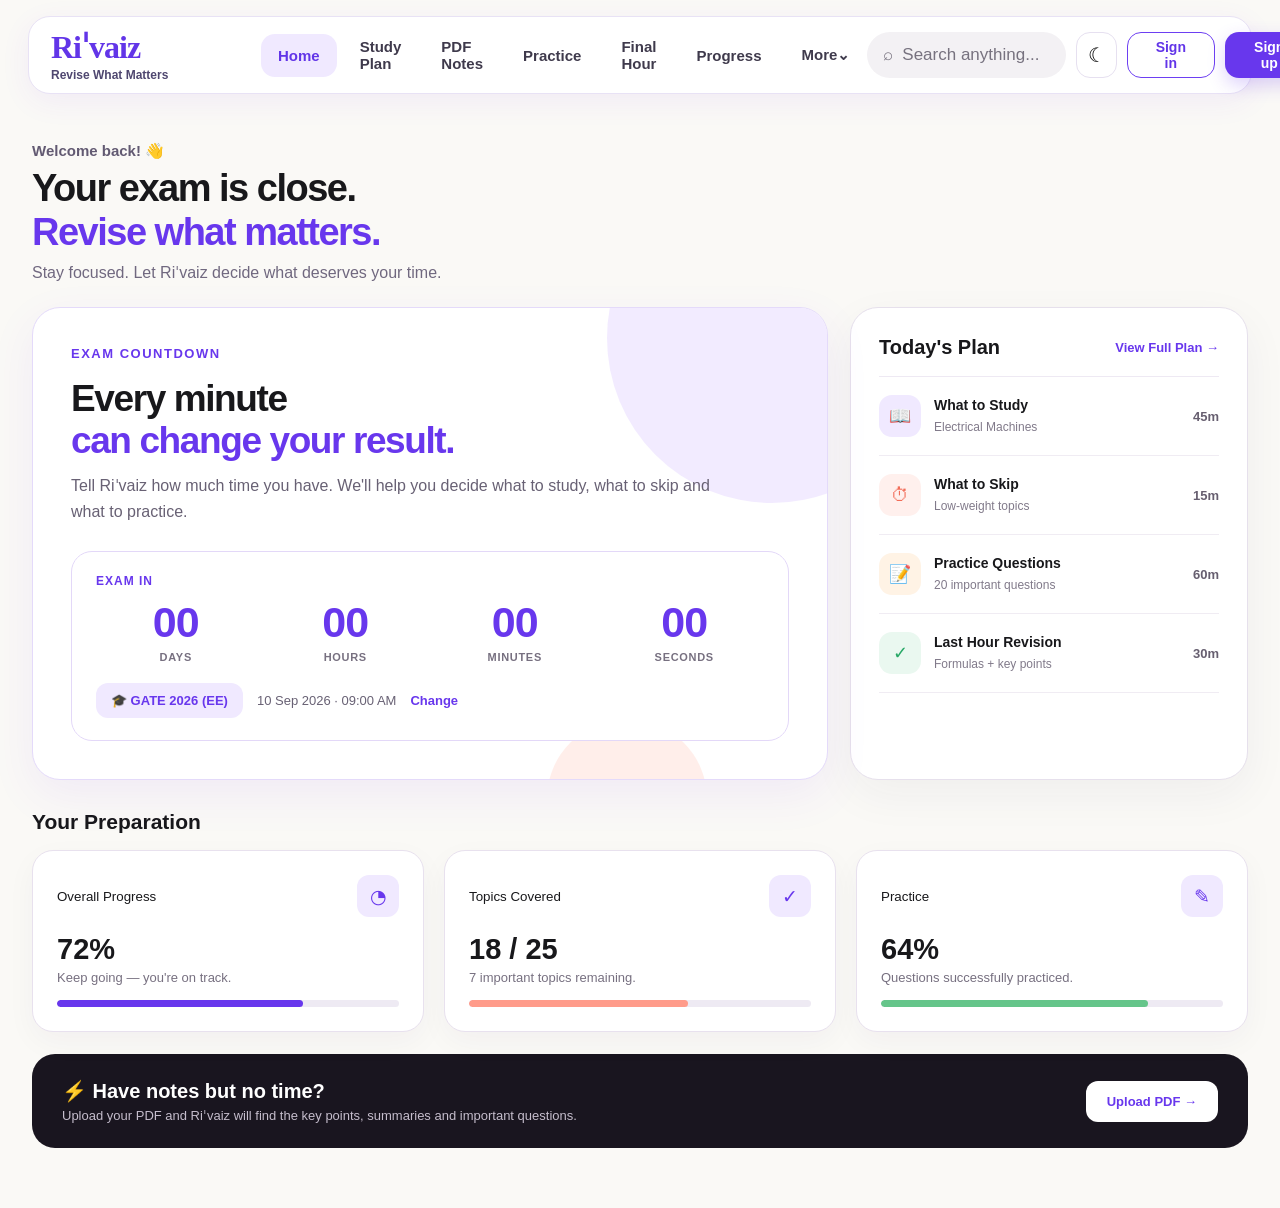
==== commit a97d0805: "Update index.html" ====
--- a/index.html
+++ b/index.html
@@ -1,788 +1,1243 @@
- <!DOCTYPE html>
+<!DOCTYPE html>
 <html lang="en">
 <head>
-    <meta charset="UTF-8">
-    <meta name="viewport" content="width=device-width, initial-scale=1.0">
-
-    <title>Revize — Revise What Matters</title>
-
-    <link rel="stylesheet" href="css/style.css">
-
-    <!-- Google Font -->
-    <link rel="preconnect" href="https://fonts.googleapis.com">
-    <link rel="preconnect" href="https://fonts.gstatic.com" crossorigin>
-    <link href="https://fonts.googleapis.com/css2?family=Inter:wght@400;500;600;700;800&display=swap" rel="stylesheet">
+  <meta charset="UTF-8">
+  <meta name="viewport" content="width=device-width, initial-scale=1.0">
+
+  <title>Riˈvaiz — Revise What Matters</title>
+
+  <style>
+    * {
+      margin: 0;
+      padding: 0;
+      box-sizing: border-box;
+    }
+
+    body {
+      font-family: Inter, Arial, Helvetica, sans-serif;
+      background: #FAF9F6;
+      color: #18181B;
+    }
+
+    a {
+      text-decoration: none;
+      color: inherit;
+    }
+
+    button {
+      font-family: inherit;
+      cursor: pointer;
+    }
+
+    /* =========================
+       HEADER
+    ========================= */
+
+    header {
+      width: 100%;
+      padding: 16px 28px;
+      background: #FAF9F6;
+    }
+
+    .navbar {
+      max-width: 1450px;
+      margin: auto;
+      height: 78px;
+
+      background: #FFFFFF;
+      border: 1px solid #E8E2F5;
+      border-radius: 22px;
+
+      display: flex;
+      align-items: center;
+      padding: 0 22px;
+
+      box-shadow: 0 8px 30px rgba(124, 58, 237, 0.07);
+    }
+
+    /* LOGO */
+
+    .logo {
+      min-width: 210px;
+    }
+
+    .logo-name {
+      font-family: Georgia, serif;
+      font-size: 32px;
+      font-weight: bold;
+      color: #6235E8;
+      letter-spacing: -1px;
+    }
+
+    .logo-tagline {
+      font-size: 12px;
+      font-weight: 600;
+      color: #4F4770;
+      margin-top: 2px;
+    }
+
+    /* NAVIGATION */
+
+    .nav-links {
+      display: flex;
+      align-items: center;
+      gap: 6px;
+      flex: 1;
+    }
+
+    .nav-links a {
+      padding: 13px 17px;
+      border-radius: 14px;
+
+      font-size: 15px;
+      font-weight: 600;
+      color: #3F3A4C;
+
+      transition: 0.2s ease;
+    }
+
+    .nav-links a:hover {
+      background: #F1EBFF;
+      color: #6235E8;
+    }
+
+    .nav-links a.active {
+      background: #F0E9FF;
+      color: #6235E8;
+    }
+
+    /* HEADER RIGHT */
+
+    .header-right {
+      display: flex;
+      align-items: center;
+      gap: 10px;
+    }
+
+    .search {
+      width: 220px;
+      height: 46px;
+
+      display: flex;
+      align-items: center;
+      gap: 9px;
+
+      background: #F3F1F4;
+      border-radius: 25px;
+      padding: 0 16px;
+
+      color: #77727F;
+      font-size: 14px;
+    }
+
+    .search span {
+      font-size: 17px;
+    }
+
+    .theme-btn {
+      width: 46px;
+      height: 46px;
+
+      border: 1px solid #E6E0F0;
+      background: white;
+      border-radius: 14px;
+
+      font-size: 20px;
+    }
+
+    .signin {
+      height: 46px;
+      padding: 0 22px;
+
+      border: 1.5px solid #6D3FF2;
+      background: white;
+      color: #6235E8;
+
+      border-radius: 14px;
+      font-size: 14px;
+      font-weight: 700;
+    }
+
+    .signup {
+      height: 46px;
+      padding: 0 22px;
+
+      border: none;
+      background: #6837ED;
+      color: white;
+
+      border-radius: 14px;
+      font-size: 14px;
+      font-weight: 700;
+
+      box-shadow: 0 7px 18px rgba(104, 55, 237, 0.22);
+    }
+
+    .signin:hover {
+      background: #F4EFFF;
+    }
+
+    .signup:hover {
+      background: #5725D5;
+    }
+
+    /* =========================
+       MAIN
+    ========================= */
+
+    main {
+      max-width: 1450px;
+      margin: 0 auto;
+      padding: 32px 32px 60px;
+    }
+
+    .welcome {
+      margin-bottom: 25px;
+    }
+
+    .welcome-small {
+      font-size: 15px;
+      font-weight: 600;
+      color: #625A72;
+      margin-bottom: 7px;
+    }
+
+    .welcome h1 {
+      font-size: 38px;
+      line-height: 1.15;
+      letter-spacing: -1.5px;
+    }
+
+    .welcome h1 span {
+      color: #6837ED;
+    }
+
+    .welcome p {
+      margin-top: 9px;
+      color: #70687F;
+      font-size: 16px;
+    }
+
+    /* =========================
+       MAIN GRID
+    ========================= */
+
+    .dashboard-grid {
+      display: grid;
+      grid-template-columns: 2fr 1fr;
+      gap: 22px;
+      align-items: stretch;
+    }
+
+    /* =========================
+       COUNTDOWN CARD
+    ========================= */
+
+    .countdown-card {
+      position: relative;
+      overflow: hidden;
+
+      min-height: 455px;
+
+      background: white;
+      border: 1px solid #E4DAFA;
+      border-radius: 28px;
+
+      padding: 38px;
+
+      box-shadow: 0 15px 45px rgba(124, 58, 237, 0.08);
+    }
+
+    .countdown-card::before {
+      content: "";
+      position: absolute;
+
+      width: 330px;
+      height: 330px;
+
+      border-radius: 50%;
+
+      background: #F0E8FF;
+
+      right: -110px;
+      top: -135px;
+
+      opacity: 0.85;
+    }
+
+    .countdown-card::after {
+      content: "";
+      position: absolute;
+
+      width: 160px;
+      height: 160px;
+
+      border-radius: 50%;
+
+      background: #FFE1D9;
+
+      right: 120px;
+      bottom: -100px;
+
+      opacity: 0.55;
+    }
+
+    .countdown-content {
+      position: relative;
+      z-index: 2;
+    }
+
+    .eyebrow {
+      color: #6837ED;
+      font-size: 13px;
+      font-weight: 800;
+      letter-spacing: 1.5px;
+      margin-bottom: 17px;
+    }
+
+    .countdown-title {
+      font-size: 37px;
+      line-height: 1.12;
+      max-width: 600px;
+      letter-spacing: -1.4px;
+    }
+
+    .countdown-title span {
+      color: #6837ED;
+    }
+
+    .countdown-description {
+      color: #686174;
+      font-size: 16px;
+      line-height: 1.6;
+      max-width: 650px;
+      margin-top: 12px;
+    }
+
+    /* TIMER */
+
+    .timer-box {
+      margin-top: 27px;
+
+      background: #FFFFFF;
+      border: 1px solid #E3D8F8;
+
+      border-radius: 21px;
+      padding: 22px 24px;
+
+      max-width: 760px;
+    }
+
+    .timer-label {
+      color: #6837ED;
+      font-size: 12px;
+      font-weight: 800;
+      letter-spacing: 1px;
+      margin-bottom: 13px;
+    }
+
+    .timer {
+      display: grid;
+      grid-template-columns: repeat(4, 1fr);
+      gap: 10px;
+    }
+
+    .time-unit {
+      text-align: center;
+    }
+
+    .time-number {
+      font-size: 43px;
+      font-weight: 800;
+      color: #6837ED;
+      line-height: 1;
+      letter-spacing: -1px;
+    }
+
+    .time-label {
+      margin-top: 7px;
+      font-size: 11px;
+      color: #777080;
+      font-weight: 700;
+      letter-spacing: 0.7px;
+    }
+
+    .exam-info {
+      margin-top: 20px;
+
+      display: flex;
+      align-items: center;
+      gap: 14px;
+      flex-wrap: wrap;
+    }
+
+    .exam-name {
+      padding: 10px 15px;
+      background: #F0E9FF;
+      color: #6837ED;
+
+      border-radius: 12px;
+
+      font-size: 13px;
+      font-weight: 800;
+    }
+
+    .exam-date {
+      color: #686174;
+      font-size: 13px;
+    }
+
+    .change-btn {
+      border: none;
+      background: none;
+      color: #6837ED;
+      font-weight: 800;
+      font-size: 13px;
+    }
+
+    /* =========================
+       TODAY'S PLAN
+    ========================= */
+
+    .plan-card {
+      background: white;
+      border: 1px solid #E6E0EC;
+      border-radius: 28px;
+      padding: 28px;
+
+      box-shadow: 0 15px 45px rgba(40, 30, 70, 0.05);
+    }
+
+    .plan-header {
+      display: flex;
+      justify-content: space-between;
+      align-items: center;
+
+      padding-bottom: 17px;
+      border-bottom: 1px solid #EEE9F3;
+    }
+
+    .plan-header h2 {
+      font-size: 20px;
+    }
+
+    .plan-header a {
+      color: #6837ED;
+      font-size: 13px;
+      font-weight: 800;
+    }
+
+    .plan-item {
+      display: flex;
+      align-items: center;
+      gap: 13px;
+
+      padding: 18px 0;
+
+      border-bottom: 1px solid #F0ECF3;
+    }
+
+    .plan-icon {
+      width: 42px;
+      height: 42px;
+
+      display: flex;
+      align-items: center;
+      justify-content: center;
+
+      border-radius: 13px;
+
+      background: #F0E9FF;
+      color: #6837ED;
+
+      font-size: 18px;
+    }
+
+    .plan-item:nth-child(3) .plan-icon {
+      background: #FFF0ED;
+      color: #F26D58;
+    }
+
+    .plan-item:nth-child(4) .plan-icon {
+      background: #FFF3E5;
+      color: #E89022;
+    }
+
+    .plan-item:nth-child(5) .plan-icon {
+      background: #EAF8F0;
+      color: #27A866;
+    }
+
+    .plan-text {
+      flex: 1;
+    }
+
+    .plan-text strong {
+      display: block;
+      font-size: 14px;
+      margin-bottom: 4px;
+    }
+
+    .plan-text small {
+      color: #817A8A;
+      font-size: 12px;
+    }
+
+    .plan-time {
+      font-size: 13px;
+      color: #675F70;
+      font-weight: 600;
+    }
+
+    /* =========================
+       STATS
+    ========================= */
+
+    .section-title {
+      margin-top: 30px;
+      margin-bottom: 16px;
+      font-size: 21px;
+    }
+
+    .stats {
+      display: grid;
+      grid-template-columns: repeat(3, 1fr);
+      gap: 20px;
+    }
+
+    .stat-card {
+      background: white;
+      border: 1px solid #E8E1EE;
+      border-radius: 21px;
+
+      padding: 24px;
+
+      box-shadow: 0 10px 30px rgba(40, 30, 70, 0.04);
+    }
+
+    .stat-top {
+      display: flex;
+      justify-content: space-between;
+      align-items: center;
+    }
+
+    .stat-icon {
+      width: 42px;
+      height: 42px;
+
+      display: flex;
+      justify-content: center;
+      align-items: center;
+
+      border-radius: 12px;
+
+      background: #F0E9FF;
+      color: #6837ED;
+
+      font-size: 19px;
+    }
+
+    .stat-card h3 {
+      margin-top: 16px;
+      font-size: 29px;
+    }
+
+    .stat-card p {
+      margin-top: 4px;
+      color: #777080;
+      font-size: 13px;
+    }
+
+    .progress-bar {
+      height: 7px;
+      background: #EEEAF3;
+      border-radius: 20px;
+      margin-top: 15px;
+      overflow: hidden;
+    }
+
+    .progress-fill {
+      height: 100%;
+      width: 72%;
+      background: #6837ED;
+      border-radius: 20px;
+    }
+
+    .progress-fill.orange {
+      width: 64%;
+      background: #FF9B8A;
+    }
+
+    .progress-fill.green {
+      width: 78%;
+      background: #65C58A;
+    }
+
+    /* =========================
+       PDF BANNER
+    ========================= */
+
+    .pdf-banner {
+      margin-top: 22px;
+
+      background: #19151F;
+      color: white;
+
+      border-radius: 23px;
+      padding: 25px 30px;
+
+      display: flex;
+      justify-content: space-between;
+      align-items: center;
+      gap: 20px;
+    }
+
+    .pdf-banner h2 {
+      font-size: 20px;
+      margin-bottom: 5px;
+    }
+
+    .pdf-banner p {
+      color: #C5BDCC;
+      font-size: 13px;
+    }
+
+    .pdf-button {
+      border: none;
+      background: #FFFFFF;
+      color: #6837ED;
+
+      padding: 13px 21px;
+      border-radius: 12px;
+
+      font-size: 13px;
+      font-weight: 800;
+      white-space: nowrap;
+    }
+
+    /* =========================
+       MOBILE
+    ========================= */
+
+    @media (max-width: 1100px) {
+
+      .navbar {
+        height: auto;
+        padding: 18px;
+        flex-wrap: wrap;
+        gap: 15px;
+      }
+
+      .logo {
+        min-width: auto;
+        flex: 1;
+      }
+
+      .nav-links {
+        order: 3;
+        width: 100%;
+        overflow-x: auto;
+      }
+
+      .header-right {
+        flex-wrap: wrap;
+      }
+
+      .search {
+        display: none;
+      }
+
+      .dashboard-grid {
+        grid-template-columns: 1fr;
+      }
+    }
+
+    @media (max-width: 700px) {
+
+      header {
+        padding: 10px;
+      }
+
+      .navbar {
+        border-radius: 17px;
+      }
+
+      .nav-links a {
+        font-size: 13px;
+        padding: 10px 12px;
+        white-space: nowrap;
+      }
+
+      main {
+        padding: 25px 15px 40px;
+      }
+
+      .welcome h1 {
+        font-size: 30px;
+      }
+
+      .countdown-card {
+        padding: 25px 20px;
+        min-height: auto;
+      }
+
+      .countdown-title {
+        font-size: 29px;
+      }
+
+      .timer {
+        gap: 4px;
+      }
+
+      .time-number {
+        font-size: 29px;
+      }
+
+      .stats {
+        grid-template-columns: 1fr;
+      }
+
+      .pdf-banner {
+        flex-direction: column;
+        align-items: flex-start;
+      }
+
+      .logo-name {
+        font-size: 27px;
+      }
+    }
+  </style>
 </head>
 
 <body>
 
-<!-- ================= HEADER ================= -->
-
-<header class="top-header">
-
-    <a href="index.html" class="brand">
-        <div class="brand-name">Riˈvaiz</div>
-        <div class="brand-tagline">Revise What Matters</div>
-    </a>
-
-    <nav class="main-nav">
-
-        <a href="index.html" class="nav-link active">
-            <span>⌂</span>
-            Home
+  <!-- =========================
+       HEADER
+  ========================= -->
+
+  <header>
+
+    <nav class="navbar">
+
+      <div class="logo">
+        <div class="logo-name">Riˈvaiz</div>
+        <div class="logo-tagline">Revise What Matters</div>
+      </div>
+
+      <div class="nav-links">
+
+        <a href="index.html" class="active">
+          Home
         </a>
 
-        <a href="study-plan.html" class="nav-link">
-            <span>▣</span>
-            Study Plan
+        <a href="study-plan.html">
+          Study Plan
         </a>
 
-        <a href="notes.html" class="nav-link">
-            <span>▤</span>
-            PDF Notes
+        <a href="pdf-notes.html">
+          PDF Notes
         </a>
 
-        <a href="practice.html" class="nav-link">
-            <span>♧</span>
-            Practice
+        <a href="practice.html">
+          Practice
         </a>
 
-        <a href="final-hour.html" class="nav-link">
-            <span>◷</span>
-            Final Hour
+        <a href="final-hour.html">
+          Final Hour
         </a>
 
-        <a href="progress.html" class="nav-link">
-            <span>♙</span>
-            Progress
+        <a href="progress.html">
+          Progress
         </a>
 
-        <div class="more-menu">
-            <button class="more-button">
-                More <span>⌄</span>
-            </button>
-
-            <div class="more-dropdown">
-                <a href="my-exam.html">My Exam</a>
-                <a href="mock-tests.html">Mock Tests</a>
-                <a href="settings.html">Settings</a>
-                <a href="pricing.html">Pricing</a>
+        <a href="#">
+          More⌄
+        </a>
+
+      </div>
+
+      <div class="header-right">
+
+        <div class="search">
+          <span>⌕</span>
+          <span>Search anything...</span>
+        </div>
+
+        <button class="theme-btn" onclick="toggleTheme()">
+          ☾
+        </button>
+
+        <button
+          class="signin"
+          onclick="location.href='signin.html'">
+          Sign in
+        </button>
+
+        <button
+          class="signup"
+          onclick="location.href='signup.html'">
+          Sign up
+        </button>
+
+      </div>
+
+    </nav>
+
+  </header>
+
+
+  <!-- =========================
+       MAIN DASHBOARD
+  ========================= -->
+
+  <main>
+
+    <section class="welcome">
+
+      <div class="welcome-small">
+        Welcome back! 👋
+      </div>
+
+      <h1>
+        Your exam is close.<br>
+        <span>Revise what matters.</span>
+      </h1>
+
+      <p>
+        Stay focused. Let Riˈvaiz decide what deserves your time.
+      </p>
+
+    </section>
+
+
+    <!-- MAIN TWO COLUMN AREA -->
+
+    <section class="dashboard-grid">
+
+
+      <!-- COUNTDOWN -->
+
+      <div class="countdown-card">
+
+        <div class="countdown-content">
+
+          <div class="eyebrow">
+            EXAM COUNTDOWN
+          </div>
+
+          <h2 class="countdown-title">
+            Every minute<br>
+            <span>can change your result.</span>
+          </h2>
+
+          <p class="countdown-description">
+            Tell Riˈvaiz how much time you have.
+            We'll help you decide what to study,
+            what to skip and what to practice.
+          </p>
+
+
+          <div class="timer-box">
+
+            <div class="timer-label">
+              EXAM IN
             </div>
+
+            <div class="timer">
+
+              <div class="time-unit">
+                <div class="time-number" id="days">
+                  07
+                </div>
+                <div class="time-label">
+                  DAYS
+                </div>
+              </div>
+
+              <div class="time-unit">
+                <div class="time-number" id="hours">
+                  09
+                </div>
+                <div class="time-label">
+                  HOURS
+                </div>
+              </div>
+
+              <div class="time-unit">
+                <div class="time-number" id="minutes">
+                  31
+                </div>
+                <div class="time-label">
+                  MINUTES
+                </div>
+              </div>
+
+              <div class="time-unit">
+                <div class="time-number" id="seconds">
+                  03
+                </div>
+                <div class="time-label">
+                  SECONDS
+                </div>
+              </div>
+
+            </div>
+
+
+            <div class="exam-info">
+
+              <div class="exam-name">
+                🎓 GATE 2026 (EE)
+              </div>
+
+              <div class="exam-date">
+                10 Sep 2026 · 09:00 AM
+              </div>
+
+              <button class="change-btn">
+                Change
+              </button>
+
+            </div>
+
+          </div>
+
         </div>
 
-    </nav>
-
-    <div class="header-right">
-
-        <div class="search-box">
-            <span>⌕</span>
-            <input type="text" placeholder="Search anything...">
+      </div>
+
+
+      <!-- TODAY'S PLAN -->
+
+      <div class="plan-card">
+
+        <div class="plan-header">
+
+          <h2>
+            Today's Plan
+          </h2>
+
+          <a href="study-plan.html">
+            View Full Plan →
+          </a>
+
         </div>
 
-        <button class="theme-button" id="themeToggle">
-            ☾
-        </button>
-
-        <a href="login.html" class="signin-button">
-            Sign in
-        </a>
-
-        <a href="signup.html" class="signup-button">
-            Sign up →
-        </a>
-
-    </div>
-
-</header>
-
-
-<!-- ================= PAGE ================= -->
-
-<div class="page-layout">
-
-    <!-- ================= SIDEBAR ================= -->
-
-    <aside class="sidebar">
-
-        <nav class="sidebar-nav">
-
-            <a href="index.html" class="side-link active">
-                <span class="side-icon">▦</span>
-                Dashboard
-            </a>
-
-            <a href="my-exam.html" class="side-link">
-                <span class="side-icon">▣</span>
-                My Exam
-            </a>
-
-            <a href="study-plan.html" class="side-link">
-                <span class="side-icon">▤</span>
-                Study Plan
-            </a>
-
-            <a href="notes.html" class="side-link">
-                <span class="side-icon">▥</span>
-                PDF Notes
-            </a>
-
-            <a href="practice.html" class="side-link">
-                <span class="side-icon">?</span>
-                Practice
-            </a>
-
-            <a href="final-hour.html" class="side-link">
-                <span class="side-icon">ϟ</span>
-                Final Hour
-            </a>
-
-            <a href="progress.html" class="side-link">
-                <span class="side-icon">▥</span>
-                Progress
-            </a>
-
-            <a href="settings.html" class="side-link">
-                <span class="side-icon">⚙</span>
-                Settings
-            </a>
-
-        </nav>
-
-
-        <!-- Upgrade -->
-
-        <div class="upgrade-card">
-
-            <div class="upgrade-icon">♛</div>
-
-            <h3>
-                Don't just study hard.
-                <strong>Revise smart.</strong>
-            </h3>
-
-            <p>
-                Make every minute count and prepare with a better plan.
-            </p>
-
-            <a href="pricing.html" class="upgrade-button">
-                Upgrade Now
-                <span>→</span>
-            </a>
+
+        <div class="plan-item">
+
+          <div class="plan-icon">
+            📖
+          </div>
+
+          <div class="plan-text">
+            <strong>
+              What to Study
+            </strong>
+            <small>
+              Electrical Machines
+            </small>
+          </div>
+
+          <div class="plan-time">
+            45m
+          </div>
 
         </div>
 
 
-        <!-- Bottom Auth -->
-
-        <div class="sidebar-auth">
-
-            <a href="login.html" class="sidebar-login">
-                <span>♙</span>
-                <b>Sign in</b>
-                <span class="auth-arrow">›</span>
-            </a>
-
-            <a href="signup.html" class="sidebar-signup">
-                <span>♙+</span>
-                <b>Sign up</b>
-                <span class="auth-arrow">›</span>
-            </a>
+        <div class="plan-item">
+
+          <div class="plan-icon">
+            ⏱
+          </div>
+
+          <div class="plan-text">
+            <strong>
+              What to Skip
+            </strong>
+            <small>
+              Low-weight topics
+            </small>
+          </div>
+
+          <div class="plan-time">
+            15m
+          </div>
 
         </div>
 
-    </aside>
-
-
-    <!-- ================= MAIN CONTENT ================= -->
-
-    <main class="main-content">
-
-        <!-- Welcome -->
-
-        <section class="welcome-section">
-
-            <div>
-
-                <div class="welcome-small">
-                    Welcome back! 👋
-                </div>
-
-                <h1>
-                    Your exam is close.
-                    <br>
-                    <span>Revise what matters.</span>
-                </h1>
-
-                <p>
-                    Stay focused. Stay consistent. You've got this!
-                </p>
-
-            </div>
-
-        </section>
-
-
-        <!-- ================= TOP GRID ================= -->
-
-        <div class="dashboard-grid">
-
-
-            <!-- Countdown -->
-
-            <section class="countdown-card">
-
-                <div class="countdown-content">
-
-                    <div class="section-label">
-                        EXAM COUNTDOWN
-                    </div>
-
-                    <h2>
-                        Every minute
-                        <br>
-                        <span>can change your result.</span>
-                    </h2>
-
-                    <p>
-                        Tell Revize how much time you have.
-                        We'll help you decide what to study,
-                        what to skip, and what to practice.
-                    </p>
-
-
-                    <!-- Countdown -->
-
-                    <div class="countdown-box">
-
-                        <div class="countdown-title">
-                            EXAM IN
-                        </div>
-
-                        <div class="countdown-timer">
-
-                            <div>
-                                <strong id="days">07</strong>
-                                <small>DAYS</small>
-                            </div>
-
-                            <span>:</span>
-
-                            <div>
-                                <strong id="hours">09</strong>
-                                <small>HOURS</small>
-                            </div>
-
-                            <span>:</span>
-
-                            <div>
-                                <strong id="minutes">31</strong>
-                                <small>MINUTES</small>
-                            </div>
-
-                            <span>:</span>
-
-                            <div>
-                                <strong id="seconds">03</strong>
-                                <small>SECONDS</small>
-                            </div>
-
-                        </div>
-
-
-                        <div class="exam-info">
-
-                            <div class="exam-name">
-                                🎓 GATE 2026 (EE)
-                            </div>
-
-                            <div class="exam-date">
-                                10 Sep 2026, 09:00 AM
-                            </div>
-
-                            <a href="my-exam.html">
-                                Change
-                            </a>
-
-                        </div>
-
-                    </div>
-
-                </div>
-
-
-                <!-- Illustration -->
-
-                <div class="student-illustration">
-
-                    <div class="illustration-glow"></div>
-
-                    <div class="student">
-                        <div class="student-head"></div>
-                        <div class="student-hair"></div>
-                        <div class="student-body"></div>
-                        <div class="student-arm"></div>
-                    </div>
-
-                    <div class="laptop">
-                        <div class="laptop-screen">
-                            <span>ϟ</span>
-                        </div>
-                        <div class="laptop-base"></div>
-                    </div>
-
-                    <div class="books">
-                        <div></div>
-                        <div></div>
-                        <div></div>
-                    </div>
-
-                </div>
-
-            </section>
-
-
-            <!-- ================= TODAY PLAN ================= -->
-
-            <section class="plan-card">
-
-                <div class="card-header">
-
-                    <h2>Today's Plan</h2>
-
-                    <a href="study-plan.html">
-                        View Full Plan →
-                    </a>
-
-                </div>
-
-
-                <div class="plan-list">
-
-                    <div class="plan-item">
-
-                        <div class="plan-icon blue">
-                            📖
-                        </div>
-
-                        <div class="plan-text">
-                            <strong>What to Study</strong>
-                            <small>Electrical Machines</small>
-                        </div>
-
-                        <div class="plan-time">
-                            45m
-                        </div>
-
-                        <div class="checkbox"></div>
-
-                    </div>
-
-
-                    <div class="plan-item">
-
-                        <div class="plan-icon red">
-                            ⏱
-                        </div>
-
-                        <div class="plan-text">
-                            <strong>What to Skip</strong>
-                            <small>Power Systems (Low Weightage)</small>
-                        </div>
-
-                        <div class="plan-time">
-                            15m
-                        </div>
-
-                        <div class="checkbox"></div>
-
-                    </div>
-
-
-                    <div class="plan-item">
-
-                        <div class="plan-icon orange">
-                            📝
-                        </div>
-
-                        <div class="plan-text">
-                            <strong>Practice Questions</strong>
-                            <small>20 Important Questions</small>
-                        </div>
-
-                        <div class="plan-time">
-                            60m
-                        </div>
-
-                        <div class="checkbox"></div>
-
-                    </div>
-
-
-                    <div class="plan-item">
-
-                        <div class="plan-icon green">
-                            ✓
-                        </div>
-
-                        <div class="plan-text">
-                            <strong>Last Hour Revision</strong>
-                            <small>Formulas + Key Points</small>
-                        </div>
-
-                        <div class="plan-time">
-                            30m
-                        </div>
-
-                        <div class="checkbox"></div>
-
-                    </div>
-
-                </div>
-
-
-                <div class="motivation">
-                    ⭐ Discipline today, success tomorrow.
-                </div>
-
-            </section>
+
+        <div class="plan-item">
+
+          <div class="plan-icon">
+            📝
+          </div>
+
+          <div class="plan-text">
+            <strong>
+              Practice Questions
+            </strong>
+            <small>
+              20 important questions
+            </small>
+          </div>
+
+          <div class="plan-time">
+            60m
+          </div>
 
         </div>
 
 
-        <!-- ================= STATISTICS ================= -->
-
-        <section class="stats-grid">
-
-            <div class="stat-card">
-
-                <div class="stat-icon blue-icon">
-                    📖
-                </div>
-
-                <strong>72%</strong>
-
-                <span>Syllabus Covered</span>
-
-                <div class="progress-bar">
-                    <div style="width:72%"></div>
-                </div>
-
-                <small class="growth">
-                    ↑ 8% this week
-                </small>
-
-            </div>
-
-
-            <div class="stat-card">
-
-                <div class="stat-icon red-icon">
-                    🎯
-                </div>
-
-                <strong>128</strong>
-
-                <span>Topics Completed</span>
-
-                <div class="progress-bar">
-                    <div style="width:68%"></div>
-                </div>
-
-                <small class="growth">
-                    ↑ 12 this week
-                </small>
-
-            </div>
-
-
-            <div class="stat-card">
-
-                <div class="stat-icon purple-icon">
-                    ✓
-                </div>
-
-                <strong>56</strong>
-
-                <span>Tests Attempted</span>
-
-                <div class="progress-bar">
-                    <div style="width:56%"></div>
-                </div>
-
-                <small class="growth">
-                    ↑ 6 this week
-                </small>
-
-            </div>
-
-
-            <div class="stat-card">
-
-                <div class="stat-icon orange-icon">
-                    🔥
-                </div>
-
-                <strong>12</strong>
-
-                <span>Day Streak</span>
-
-                <div class="progress-bar">
-                    <div style="width:80%"></div>
-                </div>
-
-                <small class="streak-text">
-                    Keep it up! 🔥
-                </small>
-
-            </div>
-
-        </section>
-
-
-        <!-- ================= LOWER GRID ================= -->
-
-        <div class="lower-grid">
-
-
-            <!-- Continue Learning -->
-
-            <section class="learning-card">
-
-                <div class="card-header">
-
-                    <h2>Continue Learning</h2>
-
-                    <a href="study-plan.html">
-                        View All →
-                    </a>
-
-                </div>
-
-
-                <div class="learning-list">
-
-
-                    <a href="notes.html" class="learning-item">
-
-                        <div class="learning-icon purple">
-                            📄
-                        </div>
-
-                        <div>
-                            <strong>Transformer –</strong>
-                            <strong>Key Concepts</strong>
-
-                            <div class="mini-progress">
-                                <div style="width:65%"></div>
-                            </div>
-
-                            <small>65% Completed</small>
-                        </div>
-
-                        <span class="dots">⋮</span>
-
-                    </a>
-
-
-                    <a href="notes.html" class="learning-item">
-
-                        <div class="learning-icon green">
-                            📄
-                        </div>
-
-                        <div>
-                            <strong>AC Circuits –</strong>
-                            <strong>Important Topics</strong>
-
-                            <div class="mini-progress">
-                                <div style="width:40%"></div>
-                            </div>
-
-                            <small>40% Completed</small>
-                        </div>
-
-                        <span class="dots">⋮</span>
-
-                    </a>
-
-
-                    <a href="notes.html" class="learning-item">
-
-                        <div class="learning-icon orange">
-                            📄
-                        </div>
-
-                        <div>
-                            <strong>Network Theory –</strong>
-                            <strong>Theorems</strong>
-
-                            <div class="mini-progress">
-                                <div style="width:30%"></div>
-                            </div>
-
-                            <small>30% Completed</small>
-                        </div>
-
-                        <span class="dots">⋮</span>
-
-                    </a>
-
-
-                    <a href="notes.html" class="learning-item">
-
-                        <div class="learning-icon blue">
-                            📄
-                        </div>
-
-                        <div>
-                            <strong>Digital Electronics –</strong>
-                            <strong>Basics</strong>
-
-                            <div class="mini-progress">
-                                <div style="width:20%"></div>
-                            </div>
-
-                            <small>20% Completed</small>
-                        </div>
-
-                        <span class="dots">⋮</span>
-
-                    </a>
-
-                </div>
-
-            </section>
-
-
-            <!-- ================= PROGRESS ================= -->
-
-            <section class="progress-card">
-
-                <div class="card-header">
-
-                    <h2>Overall Progress</h2>
-
-                    <a href="progress.html">
-                        View Details →
-                    </a>
-
-                </div>
-
-
-                <div class="progress-content">
-
-                    <div class="progress-circle">
-
-                        <div class="circle-inner">
-                            <strong>72%</strong>
-                            <span>Overall</span>
-                        </div>
-
-                    </div>
-
-
-                    <div class="subjects">
-
-                        <div class="subject">
-                            <div>
-                                <b>Electromagnetics</b>
-                                <span>72%</span>
-                            </div>
-
-                            <div class="subject-bar">
-                                <div style="width:72%"></div>
-                            </div>
-                        </div>
-
-
-                        <div class="subject">
-                            <div>
-                                <b>Electrical Machines</b>
-                                <span>68%</span>
-                            </div>
-
-                            <div class="subject-bar">
-                                <div style="width:68%"></div>
-                            </div>
-                        </div>
-
-
-                        <div class="subject">
-                            <div>
-                                <b>Power Systems</b>
-                                <span>75%</span>
-                            </div>
-
-                            <div class="subject-bar">
-                                <div style="width:75%"></div>
-                            </div>
-                        </div>
-
-
-                        <div class="subject">
-                            <div>
-                                <b>Control Systems</b>
-                                <span>60%</span>
-                            </div>
-
-                            <div class="subject-bar">
-                                <div style="width:60%"></div>
-                            </div>
-                        </div>
-
-                    </div>
-
-                </div>
-
-            </section>
+        <div class="plan-item">
+
+          <div class="plan-icon">
+            ✓
+          </div>
+
+          <div class="plan-text">
+            <strong>
+              Last Hour Revision
+            </strong>
+            <small>
+              Formulas + key points
+            </small>
+          </div>
+
+          <div class="plan-time">
+            30m
+          </div>
 
         </div>
 
-
-        <!-- ================= MOTIVATION ================= -->
-
-        <section class="motivation-banner">
-
-            <div>
-
-                <h2>
-                    You don't need more time.
-                    <br>
-                    <span>You need a better plan.</span>
-                </h2>
-
-                <p>
-                    Stay focused. Stay consistent.
-                    You've got this! 💪
-                </p>
-
-                <a href="study-plan.html">
-                    Continue Learning →
-                </a>
-
-            </div>
-
-
-            <div class="target-illustration">
-
-                <div class="target-ring ring-one"></div>
-                <div class="target-ring ring-two"></div>
-                <div class="target-ring ring-three"></div>
-
-                <div class="target-dot"></div>
-
-                <div class="arrow"></div>
-
-            </div>
-
-        </section>
-
-    </main>
-
-</div>
-
-
-<script src="js/script.js"></script>
+      </div>
+
+    </section>
+
+
+    <!-- PROGRESS -->
+
+    <h2 class="section-title">
+      Your Preparation
+    </h2>
+
+
+    <section class="stats">
+
+
+      <div class="stat-card">
+
+        <div class="stat-top">
+
+          <div>
+            <small>Overall Progress</small>
+          </div>
+
+          <div class="stat-icon">
+            ◔
+          </div>
+
+        </div>
+
+        <h3>
+          72%
+        </h3>
+
+        <p>
+          Keep going — you're on track.
+        </p>
+
+        <div class="progress-bar">
+          <div class="progress-fill"></div>
+        </div>
+
+      </div>
+
+
+      <div class="stat-card">
+
+        <div class="stat-top">
+
+          <div>
+            <small>Topics Covered</small>
+          </div>
+
+          <div class="stat-icon">
+            ✓
+          </div>
+
+        </div>
+
+        <h3>
+          18 / 25
+        </h3>
+
+        <p>
+          7 important topics remaining.
+        </p>
+
+        <div class="progress-bar">
+          <div class="progress-fill orange"></div>
+        </div>
+
+      </div>
+
+
+      <div class="stat-card">
+
+        <div class="stat-top">
+
+          <div>
+            <small>Practice</small>
+          </div>
+
+          <div class="stat-icon">
+            ✎
+          </div>
+
+        </div>
+
+        <h3>
+          64%
+        </h3>
+
+        <p>
+          Questions successfully practiced.
+        </p>
+
+        <div class="progress-bar">
+          <div class="progress-fill green"></div>
+        </div>
+
+      </div>
+
+    </section>
+
+
+    <!-- PDF FEATURE -->
+
+    <section class="pdf-banner">
+
+      <div>
+
+        <h2>
+          ⚡ Have notes but no time?
+        </h2>
+
+        <p>
+          Upload your PDF and Riˈvaiz will find the key points,
+          summaries and important questions.
+        </p>
+
+      </div>
+
+      <button
+        class="pdf-button"
+        onclick="location.href='pdf-notes.html'">
+        Upload PDF →
+      </button>
+
+    </section>
+
+  </main>
+
+
+  <!-- =========================
+       JAVASCRIPT
+  ========================= -->
+
+  <script>
+
+    /*
+      EXAM COUNTDOWN
+
+      Change this date to your actual exam date.
+    */
+
+    const examDate = new Date("September 10, 2026 09:00:00").getTime();
+
+
+    function updateCountdown() {
+
+      const now = new Date().getTime();
+
+      const difference = examDate - now;
+
+
+      if (difference <= 0) {
+
+        document.getElementById("days").innerText = "00";
+        document.getElementById("hours").innerText = "00";
+        document.getElementById("minutes").innerText = "00";
+        document.getElementById("seconds").innerText = "00";
+
+        return;
+      }
+
+
+      const days = Math.floor(
+        difference / (1000 * 60 * 60 * 24)
+      );
+
+      const hours = Math.floor(
+        (difference % (1000 * 60 * 60 * 24))
+        / (1000 * 60 * 60)
+      );
+
+      const minutes = Math.floor(
+        (difference % (1000 * 60 * 60))
+        / (1000 * 60)
+      );
+
+      const seconds = Math.floor(
+        (difference % (1000 * 60))
+        / 1000
+      );
+
+
+      document.getElementById("days").innerText =
+        String(days).padStart(2, "0");
+
+      document.getElementById("hours").innerText =
+        String(hours).padStart(2, "0");
+
+      document.getElementById("minutes").innerText =
+        String(minutes).padStart(2, "0");
+
+      document.getElementById("seconds").innerText =
+        String(seconds).padStart(2, "0");
+    }
+
+
+    updateCountdown();
+
+    setInterval(updateCountdown, 1000);
+
+
+    /*
+      SIMPLE THEME BUTTON
+    */
+
+    function toggleTheme() {
+
+      document.body.classList.toggle("dark");
+
+      if (document.body.classList.contains("dark")) {
+
+        document.body.style.background = "#17131C";
+        document.body.style.color = "#FFFFFF";
+
+      } else {
+
+        document.body.style.background = "#FAF9F6";
+        document.body.style.color = "#18181B";
+
+      }
+
+    }
+
+  </script>
 
 </body>
 </html>
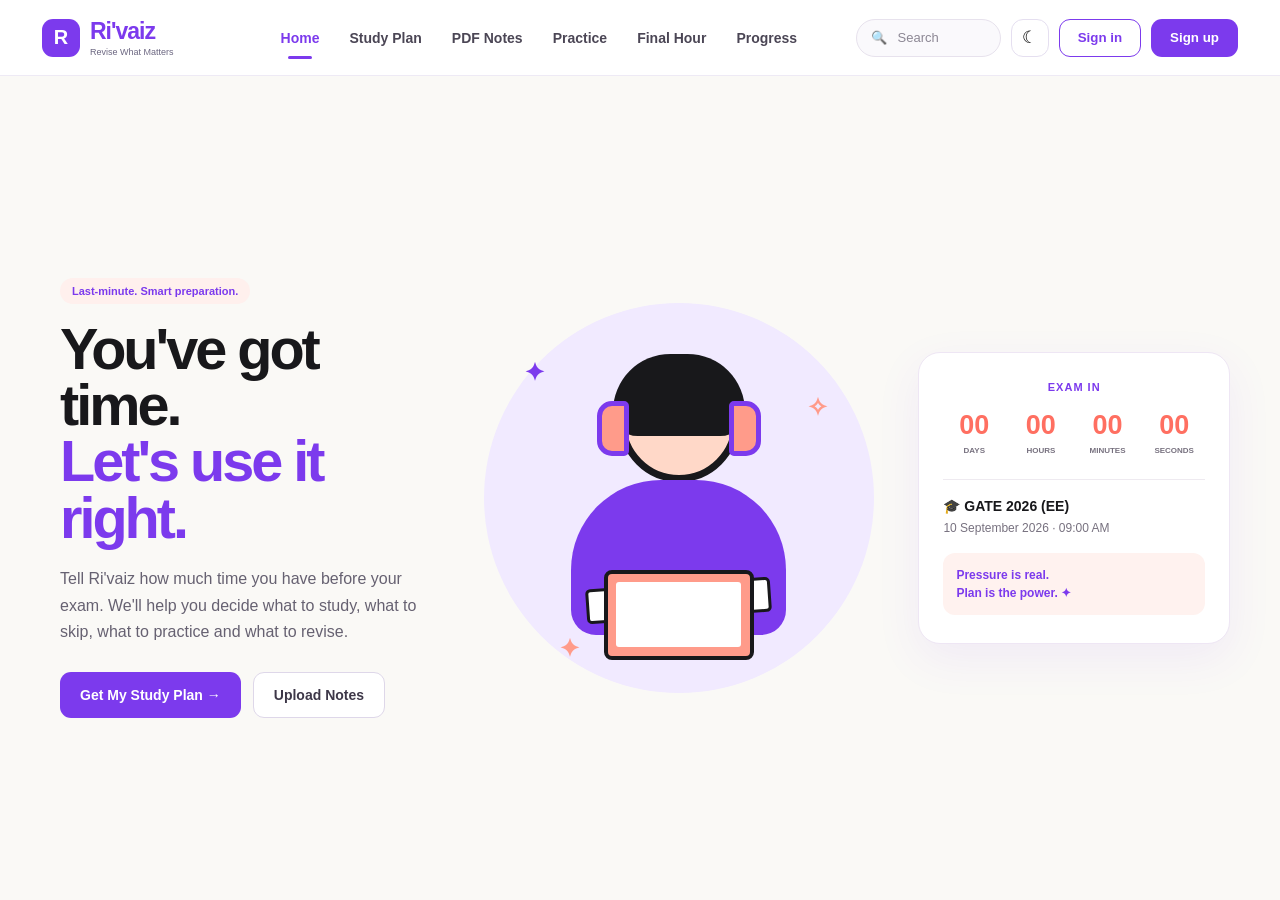
==== commit 8883b130: "Update index.html" ====
--- a/index.html
+++ b/index.html
@@ -1,10 +1,10 @@
-<!DOCTYPE html>
+ <!DOCTYPE html>
 <html lang="en">
 <head>
   <meta charset="UTF-8">
   <meta name="viewport" content="width=device-width, initial-scale=1.0">
 
-  <title>Riˈvaiz — Revise What Matters</title>
+  <title>Ri'vaiz — Revise What Matters</title>
 
   <style>
     * {
@@ -14,7 +14,7 @@
     }
 
     body {
-      font-family: Inter, Arial, Helvetica, sans-serif;
+      font-family: Arial, Helvetica, sans-serif;
       background: #FAF9F6;
       color: #18181B;
     }
@@ -24,686 +24,571 @@
       color: inherit;
     }
 
-    button {
-      font-family: inherit;
-      cursor: pointer;
-    }
-
     /* =========================
        HEADER
     ========================= */
 
     header {
-      width: 100%;
-      padding: 16px 28px;
-      background: #FAF9F6;
-    }
-
-    .navbar {
-      max-width: 1450px;
-      margin: auto;
-      height: 78px;
-
+      height: 76px;
       background: #FFFFFF;
-      border: 1px solid #E8E2F5;
-      border-radius: 22px;
-
       display: flex;
       align-items: center;
-      padding: 0 22px;
-
-      box-shadow: 0 8px 30px rgba(124, 58, 237, 0.07);
-    }
-
-    /* LOGO */
+      justify-content: space-between;
+      padding: 0 42px;
+      border-bottom: 1px solid #eeeaf5;
+    }
 
     .logo {
-      min-width: 210px;
-    }
-
-    .logo-name {
-      font-family: Georgia, serif;
-      font-size: 32px;
-      font-weight: bold;
-      color: #6235E8;
-      letter-spacing: -1px;
-    }
-
-    .logo-tagline {
-      font-size: 12px;
-      font-weight: 600;
-      color: #4F4770;
-      margin-top: 2px;
-    }
-
-    /* NAVIGATION */
-
-    .nav-links {
       display: flex;
       align-items: center;
-      gap: 6px;
-      flex: 1;
-    }
-
-    .nav-links a {
-      padding: 13px 17px;
-      border-radius: 14px;
-
-      font-size: 15px;
+      gap: 10px;
+      min-width: 180px;
+    }
+
+    .logo-mark {
+      width: 38px;
+      height: 38px;
+      border-radius: 11px;
+      background: #7C3AED;
+      color: white;
+      display: flex;
+      align-items: center;
+      justify-content: center;
+      font-size: 20px;
+      font-weight: bold;
+    }
+
+    .logo-text {
+      font-size: 23px;
+      font-weight: 800;
+      color: #7C3AED;
+      letter-spacing: -1px;
+    }
+
+    .logo-subtitle {
+      font-size: 9px;
+      color: #6b6680;
+      margin-top: 2px;
+    }
+
+    /* NAVIGATION */
+
+    nav {
+      display: flex;
+      align-items: center;
+      gap: 30px;
+    }
+
+    nav a {
+      font-size: 14px;
+      color: #4b4655;
       font-weight: 600;
-      color: #3F3A4C;
-
-      transition: 0.2s ease;
-    }
-
-    .nav-links a:hover {
-      background: #F1EBFF;
-      color: #6235E8;
-    }
-
-    .nav-links a.active {
-      background: #F0E9FF;
-      color: #6235E8;
-    }
-
-    /* HEADER RIGHT */
+      position: relative;
+      padding: 28px 0;
+    }
+
+    nav a:hover {
+      color: #7C3AED;
+    }
+
+    nav a.active {
+      color: #7C3AED;
+    }
+
+    nav a.active::after {
+      content: "";
+      position: absolute;
+      bottom: 15px;
+      left: 50%;
+      transform: translateX(-50%);
+      width: 24px;
+      height: 3px;
+      background: #7C3AED;
+      border-radius: 10px;
+    }
+
+    /* RIGHT HEADER */
 
     .header-right {
       display: flex;
       align-items: center;
       gap: 10px;
+      min-width: 270px;
+      justify-content: flex-end;
     }
 
     .search {
-      width: 220px;
-      height: 46px;
-
+      width: 145px;
+      height: 38px;
+      border: 1px solid #e7e2ed;
+      border-radius: 20px;
       display: flex;
       align-items: center;
-      gap: 9px;
-
-      background: #F3F1F4;
-      border-radius: 25px;
-      padding: 0 16px;
-
-      color: #77727F;
+      padding: 0 14px;
+      color: #8c8794;
+      font-size: 13px;
+      background: #faf9fc;
+    }
+
+    .theme {
+      width: 38px;
+      height: 38px;
+      border: 1px solid #e5dff0;
+      background: white;
+      border-radius: 12px;
+      cursor: pointer;
+      font-size: 17px;
+    }
+
+    .signin {
+      height: 38px;
+      padding: 0 18px;
+      border: 1px solid #7C3AED;
+      border-radius: 11px;
+      color: #7C3AED;
+      background: white;
+      font-weight: 700;
+      cursor: pointer;
+    }
+
+    .signup {
+      height: 38px;
+      padding: 0 19px;
+      border: none;
+      border-radius: 11px;
+      color: white;
+      background: #7C3AED;
+      font-weight: 700;
+      cursor: pointer;
+    }
+
+    .signin:hover {
+      background: #f4efff;
+    }
+
+    .signup:hover {
+      background: #6d28d9;
+    }
+
+
+    /* =========================
+       HERO SECTION
+    ========================= */
+
+    .hero {
+      max-width: 1250px;
+      min-height: calc(100vh - 76px);
+      margin: auto;
+      padding: 70px 35px 50px;
+
+      display: grid;
+      grid-template-columns: 1fr 1.05fr 0.8fr;
+      align-items: center;
+      gap: 35px;
+    }
+
+    /* LEFT */
+
+    .hero-content {
+      padding-left: 10px;
+    }
+
+    .small-label {
+      display: inline-block;
+      padding: 7px 12px;
+      border-radius: 20px;
+      background: #fff0ed;
+      color: #7C3AED;
+      font-size: 11px;
+      font-weight: 700;
+      margin-bottom: 17px;
+    }
+
+    h1 {
+      font-size: clamp(43px, 4.5vw, 62px);
+      line-height: 0.98;
+      letter-spacing: -3px;
+      margin-bottom: 20px;
+    }
+
+    h1 span {
+      color: #7C3AED;
+    }
+
+    .hero-description {
+      max-width: 430px;
+      color: #666171;
+      font-size: 16px;
+      line-height: 1.65;
+      margin-bottom: 27px;
+    }
+
+    /* BUTTONS */
+
+    .hero-buttons {
+      display: flex;
+      gap: 12px;
+    }
+
+    .primary-btn {
+      border: none;
+      background: #7C3AED;
+      color: white;
+      padding: 14px 20px;
+      border-radius: 11px;
+      font-weight: 700;
+      cursor: pointer;
       font-size: 14px;
-    }
-
-    .search span {
-      font-size: 17px;
-    }
-
-    .theme-btn {
-      width: 46px;
-      height: 46px;
-
-      border: 1px solid #E6E0F0;
+      transition: 0.2s;
+    }
+
+    .primary-btn:hover {
+      background: #6d28d9;
+      transform: translateY(-2px);
+    }
+
+    .secondary-btn {
       background: white;
-      border-radius: 14px;
-
-      font-size: 20px;
-    }
-
-    .signin {
-      height: 46px;
-      padding: 0 22px;
-
-      border: 1.5px solid #6D3FF2;
+      border: 1px solid #ded7e9;
+      color: #3d3748;
+      padding: 14px 20px;
+      border-radius: 11px;
+      font-weight: 700;
+      cursor: pointer;
+      font-size: 14px;
+    }
+
+    .secondary-btn:hover {
+      border-color: #7C3AED;
+      color: #7C3AED;
+    }
+
+
+    /* =========================
+       CENTER ILLUSTRATION
+    ========================= */
+
+    .student-area {
+      position: relative;
+      height: 460px;
+      display: flex;
+      align-items: center;
+      justify-content: center;
+    }
+
+    .circle-bg {
+      width: 390px;
+      height: 390px;
+      background: #f1eaff;
+      border-radius: 50%;
+      position: absolute;
+    }
+
+    .student {
+      position: relative;
+      z-index: 2;
+      text-align: center;
+    }
+
+    .student-head {
+      width: 120px;
+      height: 120px;
+      background: #ffd8c8;
+      border-radius: 50%;
+      margin: auto;
+      position: relative;
+      border: 7px solid #18181B;
+    }
+
+    .hair {
+      width: 132px;
+      height: 82px;
+      background: #18181B;
+      border-radius: 70px 70px 30px 30px;
+      position: absolute;
+      top: -15px;
+      left: -13px;
+      z-index: 3;
+    }
+
+    .headphones-left,
+    .headphones-right {
+      width: 32px;
+      height: 55px;
+      background: #FF9B8A;
+      border: 5px solid #7C3AED;
+      position: absolute;
+      top: 32px;
+      z-index: 5;
+    }
+
+    .headphones-left {
+      left: -29px;
+      border-radius: 15px 5px 5px 15px;
+    }
+
+    .headphones-right {
+      right: -29px;
+      border-radius: 5px 15px 15px 5px;
+    }
+
+    .body {
+      width: 215px;
+      height: 155px;
+      background: #7C3AED;
+      border-radius: 90px 90px 25px 25px;
+      margin: -2px auto 0;
+      position: relative;
+    }
+
+    .book {
+      width: 185px;
+      height: 35px;
       background: white;
-      color: #6235E8;
-
-      border-radius: 14px;
-      font-size: 14px;
-      font-weight: 700;
-    }
-
-    .signup {
-      height: 46px;
-      padding: 0 22px;
-
-      border: none;
-      background: #6837ED;
-      color: white;
-
-      border-radius: 14px;
-      font-size: 14px;
-      font-weight: 700;
-
-      box-shadow: 0 7px 18px rgba(104, 55, 237, 0.22);
-    }
-
-    .signin:hover {
-      background: #F4EFFF;
-    }
-
-    .signup:hover {
-      background: #5725D5;
-    }
-
-    /* =========================
-       MAIN
-    ========================= */
-
-    main {
-      max-width: 1450px;
-      margin: 0 auto;
-      padding: 32px 32px 60px;
-    }
-
-    .welcome {
-      margin-bottom: 25px;
-    }
-
-    .welcome-small {
-      font-size: 15px;
-      font-weight: 600;
-      color: #625A72;
-      margin-bottom: 7px;
-    }
-
-    .welcome h1 {
-      font-size: 38px;
-      line-height: 1.15;
-      letter-spacing: -1.5px;
-    }
-
-    .welcome h1 span {
-      color: #6837ED;
-    }
-
-    .welcome p {
-      margin-top: 9px;
-      color: #70687F;
-      font-size: 16px;
-    }
-
-    /* =========================
-       MAIN GRID
-    ========================= */
-
-    .dashboard-grid {
-      display: grid;
-      grid-template-columns: 2fr 1fr;
-      gap: 22px;
-      align-items: stretch;
-    }
+      border: 3px solid #18181B;
+      border-radius: 5px;
+      position: absolute;
+      bottom: 17px;
+      left: 15px;
+      transform: rotate(-4deg);
+    }
+
+    .laptop {
+      width: 150px;
+      height: 90px;
+      background: #FF9B8A;
+      border: 4px solid #18181B;
+      border-radius: 8px;
+      position: absolute;
+      bottom: -25px;
+      left: 50%;
+      transform: translateX(-50%);
+      z-index: 4;
+    }
+
+    .laptop-screen {
+      width: 125px;
+      height: 65px;
+      background: white;
+      margin: 8px auto;
+      border-radius: 3px;
+    }
+
+    .spark {
+      position: absolute;
+      color: #7C3AED;
+      font-size: 25px;
+      font-weight: bold;
+      z-index: 5;
+    }
+
+    .spark.one {
+      top: 90px;
+      left: 50px;
+    }
+
+    .spark.two {
+      right: 55px;
+      top: 125px;
+      color: #FF9B8A;
+    }
+
+    .spark.three {
+      left: 85px;
+      bottom: 65px;
+      color: #FF9B8A;
+    }
+
 
     /* =========================
        COUNTDOWN CARD
     ========================= */
 
     .countdown-card {
-      position: relative;
-      overflow: hidden;
-
-      min-height: 455px;
-
-      background: white;
-      border: 1px solid #E4DAFA;
-      border-radius: 28px;
-
-      padding: 38px;
-
+      background: #fff;
+      border: 1px solid #eee6f4;
+      border-radius: 22px;
+      padding: 28px 24px;
       box-shadow: 0 15px 45px rgba(124, 58, 237, 0.08);
     }
 
-    .countdown-card::before {
-      content: "";
-      position: absolute;
-
-      width: 330px;
-      height: 330px;
-
-      border-radius: 50%;
-
-      background: #F0E8FF;
-
-      right: -110px;
-      top: -135px;
-
-      opacity: 0.85;
-    }
-
-    .countdown-card::after {
-      content: "";
-      position: absolute;
-
-      width: 160px;
-      height: 160px;
-
-      border-radius: 50%;
-
-      background: #FFE1D9;
-
-      right: 120px;
-      bottom: -100px;
-
-      opacity: 0.55;
-    }
-
-    .countdown-content {
-      position: relative;
-      z-index: 2;
-    }
-
-    .eyebrow {
-      color: #6837ED;
-      font-size: 13px;
+    .countdown-title {
+      text-align: center;
+      font-size: 11px;
       font-weight: 800;
-      letter-spacing: 1.5px;
+      color: #7C3AED;
+      letter-spacing: 1px;
       margin-bottom: 17px;
     }
 
-    .countdown-title {
-      font-size: 37px;
-      line-height: 1.12;
-      max-width: 600px;
-      letter-spacing: -1.4px;
-    }
-
-    .countdown-title span {
-      color: #6837ED;
-    }
-
-    .countdown-description {
-      color: #686174;
-      font-size: 16px;
-      line-height: 1.6;
-      max-width: 650px;
-      margin-top: 12px;
-    }
-
-    /* TIMER */
-
-    .timer-box {
-      margin-top: 27px;
-
-      background: #FFFFFF;
-      border: 1px solid #E3D8F8;
-
-      border-radius: 21px;
-      padding: 22px 24px;
-
-      max-width: 760px;
-    }
-
-    .timer-label {
-      color: #6837ED;
-      font-size: 12px;
-      font-weight: 800;
-      letter-spacing: 1px;
-      margin-bottom: 13px;
-    }
-
-    .timer {
+    .countdown {
       display: grid;
       grid-template-columns: repeat(4, 1fr);
-      gap: 10px;
-    }
-
-    .time-unit {
+      gap: 5px;
       text-align: center;
     }
 
     .time-number {
-      font-size: 43px;
+      font-size: 27px;
       font-weight: 800;
-      color: #6837ED;
-      line-height: 1;
-      letter-spacing: -1px;
+      color: #FF6F61;
     }
 
     .time-label {
-      margin-top: 7px;
-      font-size: 11px;
-      color: #777080;
+      font-size: 8px;
+      color: #77717f;
+      margin-top: 5px;
+      text-transform: uppercase;
       font-weight: 700;
-      letter-spacing: 0.7px;
     }
 
     .exam-info {
-      margin-top: 20px;
-
-      display: flex;
-      align-items: center;
-      gap: 14px;
-      flex-wrap: wrap;
+      margin-top: 24px;
+      padding-top: 18px;
+      border-top: 1px solid #eeeaf0;
     }
 
     .exam-name {
-      padding: 10px 15px;
-      background: #F0E9FF;
-      color: #6837ED;
-
+      font-size: 14px;
+      font-weight: 800;
+      margin-bottom: 7px;
+    }
+
+    .exam-date {
+      font-size: 12px;
+      color: #77717f;
+    }
+
+    .countdown-message {
+      margin-top: 18px;
+      padding: 13px;
+      background: #fff2ef;
       border-radius: 12px;
-
-      font-size: 13px;
-      font-weight: 800;
-    }
-
-    .exam-date {
-      color: #686174;
-      font-size: 13px;
-    }
-
-    .change-btn {
-      border: none;
-      background: none;
-      color: #6837ED;
-      font-weight: 800;
-      font-size: 13px;
-    }
-
-    /* =========================
-       TODAY'S PLAN
-    ========================= */
-
-    .plan-card {
-      background: white;
-      border: 1px solid #E6E0EC;
-      border-radius: 28px;
-      padding: 28px;
-
-      box-shadow: 0 15px 45px rgba(40, 30, 70, 0.05);
-    }
-
-    .plan-header {
-      display: flex;
-      justify-content: space-between;
-      align-items: center;
-
-      padding-bottom: 17px;
-      border-bottom: 1px solid #EEE9F3;
-    }
-
-    .plan-header h2 {
-      font-size: 20px;
-    }
-
-    .plan-header a {
-      color: #6837ED;
-      font-size: 13px;
-      font-weight: 800;
-    }
-
-    .plan-item {
-      display: flex;
-      align-items: center;
-      gap: 13px;
-
-      padding: 18px 0;
-
-      border-bottom: 1px solid #F0ECF3;
-    }
-
-    .plan-icon {
-      width: 42px;
-      height: 42px;
-
-      display: flex;
-      align-items: center;
-      justify-content: center;
-
-      border-radius: 13px;
-
-      background: #F0E9FF;
-      color: #6837ED;
-
-      font-size: 18px;
-    }
-
-    .plan-item:nth-child(3) .plan-icon {
-      background: #FFF0ED;
-      color: #F26D58;
-    }
-
-    .plan-item:nth-child(4) .plan-icon {
-      background: #FFF3E5;
-      color: #E89022;
-    }
-
-    .plan-item:nth-child(5) .plan-icon {
-      background: #EAF8F0;
-      color: #27A866;
-    }
-
-    .plan-text {
-      flex: 1;
-    }
-
-    .plan-text strong {
-      display: block;
-      font-size: 14px;
-      margin-bottom: 4px;
-    }
-
-    .plan-text small {
-      color: #817A8A;
+      color: #7C3AED;
       font-size: 12px;
-    }
-
-    .plan-time {
-      font-size: 13px;
-      color: #675F70;
-      font-weight: 600;
-    }
-
-    /* =========================
-       STATS
-    ========================= */
-
-    .section-title {
-      margin-top: 30px;
-      margin-bottom: 16px;
-      font-size: 21px;
-    }
-
-    .stats {
-      display: grid;
-      grid-template-columns: repeat(3, 1fr);
-      gap: 20px;
-    }
-
-    .stat-card {
-      background: white;
-      border: 1px solid #E8E1EE;
-      border-radius: 21px;
-
-      padding: 24px;
-
-      box-shadow: 0 10px 30px rgba(40, 30, 70, 0.04);
-    }
-
-    .stat-top {
-      display: flex;
-      justify-content: space-between;
-      align-items: center;
-    }
-
-    .stat-icon {
-      width: 42px;
-      height: 42px;
-
-      display: flex;
-      justify-content: center;
-      align-items: center;
-
-      border-radius: 12px;
-
-      background: #F0E9FF;
-      color: #6837ED;
-
-      font-size: 19px;
-    }
-
-    .stat-card h3 {
-      margin-top: 16px;
-      font-size: 29px;
-    }
-
-    .stat-card p {
-      margin-top: 4px;
-      color: #777080;
-      font-size: 13px;
-    }
-
-    .progress-bar {
-      height: 7px;
-      background: #EEEAF3;
-      border-radius: 20px;
-      margin-top: 15px;
-      overflow: hidden;
-    }
-
-    .progress-fill {
-      height: 100%;
-      width: 72%;
-      background: #6837ED;
-      border-radius: 20px;
-    }
-
-    .progress-fill.orange {
-      width: 64%;
-      background: #FF9B8A;
-    }
-
-    .progress-fill.green {
-      width: 78%;
-      background: #65C58A;
-    }
-
-    /* =========================
-       PDF BANNER
-    ========================= */
-
-    .pdf-banner {
-      margin-top: 22px;
-
-      background: #19151F;
-      color: white;
-
-      border-radius: 23px;
-      padding: 25px 30px;
-
-      display: flex;
-      justify-content: space-between;
-      align-items: center;
-      gap: 20px;
-    }
-
-    .pdf-banner h2 {
-      font-size: 20px;
-      margin-bottom: 5px;
-    }
-
-    .pdf-banner p {
-      color: #C5BDCC;
-      font-size: 13px;
-    }
-
-    .pdf-button {
-      border: none;
-      background: #FFFFFF;
-      color: #6837ED;
-
-      padding: 13px 21px;
-      border-radius: 12px;
-
-      font-size: 13px;
-      font-weight: 800;
-      white-space: nowrap;
-    }
+      font-weight: 700;
+      line-height: 1.5;
+    }
+
 
     /* =========================
        MOBILE
     ========================= */
 
-    @media (max-width: 1100px) {
-
-      .navbar {
-        height: auto;
-        padding: 18px;
-        flex-wrap: wrap;
+    @media (max-width: 1000px) {
+
+      header {
+        padding: 0 20px;
+      }
+
+      nav {
         gap: 15px;
+      }
+
+      nav a {
+        font-size: 12px;
+      }
+
+      .search {
+        display: none;
+      }
+
+      .hero {
+        grid-template-columns: 1fr 1fr;
+      }
+
+      .student-area {
+        order: 3;
+        grid-column: span 2;
+        height: 330px;
+      }
+
+      .countdown-card {
+        order: 2;
+      }
+    }
+
+
+    @media (max-width: 700px) {
+
+      header {
+        height: 65px;
       }
 
       .logo {
         min-width: auto;
-        flex: 1;
-      }
-
-      .nav-links {
+      }
+
+      .logo-text {
+        font-size: 19px;
+      }
+
+      .logo-subtitle {
+        display: none;
+      }
+
+      nav {
+        display: none;
+      }
+
+      .header-right {
+        min-width: auto;
+      }
+
+      .theme {
+        display: none;
+      }
+
+      .signin {
+        padding: 0 12px;
+      }
+
+      .signup {
+        padding: 0 13px;
+      }
+
+      .hero {
+        display: flex;
+        flex-direction: column;
+        align-items: stretch;
+        padding: 45px 20px;
+        gap: 35px;
+      }
+
+      .hero-content {
+        padding: 0;
+        text-align: center;
+      }
+
+      h1 {
+        font-size: 46px;
+        letter-spacing: -2px;
+      }
+
+      .hero-description {
+        margin-left: auto;
+        margin-right: auto;
+      }
+
+      .hero-buttons {
+        justify-content: center;
+      }
+
+      .student-area {
+        height: 290px;
+        order: 2;
+      }
+
+      .circle-bg {
+        width: 270px;
+        height: 270px;
+      }
+
+      .countdown-card {
         order: 3;
+        max-width: 420px;
+        margin: auto;
         width: 100%;
-        overflow-x: auto;
-      }
-
-      .header-right {
-        flex-wrap: wrap;
-      }
-
-      .search {
-        display: none;
-      }
-
-      .dashboard-grid {
-        grid-template-columns: 1fr;
-      }
-    }
-
-    @media (max-width: 700px) {
-
-      header {
-        padding: 10px;
-      }
-
-      .navbar {
-        border-radius: 17px;
-      }
-
-      .nav-links a {
-        font-size: 13px;
-        padding: 10px 12px;
-        white-space: nowrap;
-      }
-
-      main {
-        padding: 25px 15px 40px;
-      }
-
-      .welcome h1 {
-        font-size: 30px;
-      }
-
-      .countdown-card {
-        padding: 25px 20px;
-        min-height: auto;
-      }
-
-      .countdown-title {
-        font-size: 29px;
-      }
-
-      .timer {
-        gap: 4px;
-      }
-
-      .time-number {
-        font-size: 29px;
-      }
-
-      .stats {
-        grid-template-columns: 1fr;
-      }
-
-      .pdf-banner {
-        flex-direction: column;
-        align-items: flex-start;
-      }
-
-      .logo-name {
-        font-size: 27px;
       }
     }
   </style>
@@ -713,449 +598,243 @@
 
   <!-- =========================
        HEADER
-  ========================= -->
+  ========================== -->
 
   <header>
 
-    <nav class="navbar">
-
-      <div class="logo">
-        <div class="logo-name">Riˈvaiz</div>
-        <div class="logo-tagline">Revise What Matters</div>
+    <a href="index.html" class="logo">
+      <div class="logo-mark">R</div>
+
+      <div>
+        <div class="logo-text">Ri'vaiz</div>
+        <div class="logo-subtitle">Revise What Matters</div>
       </div>
-
-      <div class="nav-links">
-
-        <a href="index.html" class="active">
-          Home
-        </a>
-
-        <a href="study-plan.html">
-          Study Plan
-        </a>
-
-        <a href="pdf-notes.html">
-          PDF Notes
-        </a>
-
-        <a href="practice.html">
-          Practice
-        </a>
-
-        <a href="final-hour.html">
-          Final Hour
-        </a>
-
-        <a href="progress.html">
-          Progress
-        </a>
-
-        <a href="#">
-          More⌄
-        </a>
-
+    </a>
+
+
+    <nav>
+
+      <a href="index.html" class="active">Home</a>
+
+      <a href="study-plan.html">
+        Study Plan
+      </a>
+
+      <a href="pdf-notes.html">
+        PDF Notes
+      </a>
+
+      <a href="practice.html">
+        Practice
+      </a>
+
+      <a href="final-hour.html">
+        Final Hour
+      </a>
+
+      <a href="progress.html">
+        Progress
+      </a>
+
+    </nav>
+
+
+    <div class="header-right">
+
+      <div class="search">
+        🔍 &nbsp; Search
       </div>
 
-      <div class="header-right">
-
-        <div class="search">
-          <span>⌕</span>
-          <span>Search anything...</span>
+      <button class="theme" onclick="toggleTheme()">
+        ☾
+      </button>
+
+      <button class="signin"
+              onclick="window.location.href='signin.html'">
+        Sign in
+      </button>
+
+      <button class="signup"
+              onclick="window.location.href='signup.html'">
+        Sign up
+      </button>
+
+    </div>
+
+  </header>
+
+
+  <!-- =========================
+       HERO
+  ========================== -->
+
+  <main class="hero">
+
+
+    <!-- LEFT CONTENT -->
+
+    <section class="hero-content">
+
+      <div class="small-label">
+        Last-minute. Smart preparation.
+      </div>
+
+      <h1>
+        You've got time.<br>
+        <span>Let's use it right.</span>
+      </h1>
+
+      <p class="hero-description">
+        Tell Ri'vaiz how much time you have before your exam.
+        We'll help you decide what to study, what to skip,
+        what to practice and what to revise.
+      </p>
+
+
+      <div class="hero-buttons">
+
+        <button class="primary-btn"
+                onclick="window.location.href='signin.html'">
+          Get My Study Plan →
+        </button>
+
+        <button class="secondary-btn"
+                onclick="window.location.href='pdf-notes.html'">
+          Upload Notes
+        </button>
+
+      </div>
+
+    </section>
+
+
+
+    <!-- CENTER STUDENT -->
+
+    <section class="student-area">
+
+      <div class="circle-bg"></div>
+
+      <div class="spark one">✦</div>
+      <div class="spark two">✧</div>
+      <div class="spark three">✦</div>
+
+      <div class="student">
+
+        <div class="student-head">
+          <div class="hair"></div>
+
+          <div class="headphones-left"></div>
+          <div class="headphones-right"></div>
         </div>
 
-        <button class="theme-btn" onclick="toggleTheme()">
-          ☾
-        </button>
-
-        <button
-          class="signin"
-          onclick="location.href='signin.html'">
-          Sign in
-        </button>
-
-        <button
-          class="signup"
-          onclick="location.href='signup.html'">
-          Sign up
-        </button>
+        <div class="body">
+
+          <div class="book"></div>
+
+          <div class="laptop">
+            <div class="laptop-screen"></div>
+          </div>
+
+        </div>
 
       </div>
 
-    </nav>
-
-  </header>
-
-
-  <!-- =========================
-       MAIN DASHBOARD
-  ========================= -->
-
-  <main>
-
-    <section class="welcome">
-
-      <div class="welcome-small">
-        Welcome back! 👋
+    </section>
+
+
+
+    <!-- COUNTDOWN -->
+
+    <section class="countdown-card">
+
+      <div class="countdown-title">
+        EXAM IN
       </div>
 
-      <h1>
-        Your exam is close.<br>
-        <span>Revise what matters.</span>
-      </h1>
-
-      <p>
-        Stay focused. Let Riˈvaiz decide what deserves your time.
-      </p>
+
+      <div class="countdown">
+
+        <div>
+          <div class="time-number" id="days">
+            07
+          </div>
+          <div class="time-label">
+            Days
+          </div>
+        </div>
+
+
+        <div>
+          <div class="time-number" id="hours">
+            09
+          </div>
+          <div class="time-label">
+            Hours
+          </div>
+        </div>
+
+
+        <div>
+          <div class="time-number" id="minutes">
+            31
+          </div>
+          <div class="time-label">
+            Minutes
+          </div>
+        </div>
+
+
+        <div>
+          <div class="time-number" id="seconds">
+            03
+          </div>
+          <div class="time-label">
+            Seconds
+          </div>
+        </div>
+
+      </div>
+
+
+      <div class="exam-info">
+
+        <div class="exam-name">
+          🎓 GATE 2026 (EE)
+        </div>
+
+        <div class="exam-date">
+          10 September 2026 · 09:00 AM
+        </div>
+
+      </div>
+
+
+      <div class="countdown-message">
+        Pressure is real.<br>
+        Plan is the power. ✦
+      </div>
 
     </section>
 
-
-    <!-- MAIN TWO COLUMN AREA -->
-
-    <section class="dashboard-grid">
-
-
-      <!-- COUNTDOWN -->
-
-      <div class="countdown-card">
-
-        <div class="countdown-content">
-
-          <div class="eyebrow">
-            EXAM COUNTDOWN
-          </div>
-
-          <h2 class="countdown-title">
-            Every minute<br>
-            <span>can change your result.</span>
-          </h2>
-
-          <p class="countdown-description">
-            Tell Riˈvaiz how much time you have.
-            We'll help you decide what to study,
-            what to skip and what to practice.
-          </p>
-
-
-          <div class="timer-box">
-
-            <div class="timer-label">
-              EXAM IN
-            </div>
-
-            <div class="timer">
-
-              <div class="time-unit">
-                <div class="time-number" id="days">
-                  07
-                </div>
-                <div class="time-label">
-                  DAYS
-                </div>
-              </div>
-
-              <div class="time-unit">
-                <div class="time-number" id="hours">
-                  09
-                </div>
-                <div class="time-label">
-                  HOURS
-                </div>
-              </div>
-
-              <div class="time-unit">
-                <div class="time-number" id="minutes">
-                  31
-                </div>
-                <div class="time-label">
-                  MINUTES
-                </div>
-              </div>
-
-              <div class="time-unit">
-                <div class="time-number" id="seconds">
-                  03
-                </div>
-                <div class="time-label">
-                  SECONDS
-                </div>
-              </div>
-
-            </div>
-
-
-            <div class="exam-info">
-
-              <div class="exam-name">
-                🎓 GATE 2026 (EE)
-              </div>
-
-              <div class="exam-date">
-                10 Sep 2026 · 09:00 AM
-              </div>
-
-              <button class="change-btn">
-                Change
-              </button>
-
-            </div>
-
-          </div>
-
-        </div>
-
-      </div>
-
-
-      <!-- TODAY'S PLAN -->
-
-      <div class="plan-card">
-
-        <div class="plan-header">
-
-          <h2>
-            Today's Plan
-          </h2>
-
-          <a href="study-plan.html">
-            View Full Plan →
-          </a>
-
-        </div>
-
-
-        <div class="plan-item">
-
-          <div class="plan-icon">
-            📖
-          </div>
-
-          <div class="plan-text">
-            <strong>
-              What to Study
-            </strong>
-            <small>
-              Electrical Machines
-            </small>
-          </div>
-
-          <div class="plan-time">
-            45m
-          </div>
-
-        </div>
-
-
-        <div class="plan-item">
-
-          <div class="plan-icon">
-            ⏱
-          </div>
-
-          <div class="plan-text">
-            <strong>
-              What to Skip
-            </strong>
-            <small>
-              Low-weight topics
-            </small>
-          </div>
-
-          <div class="plan-time">
-            15m
-          </div>
-
-        </div>
-
-
-        <div class="plan-item">
-
-          <div class="plan-icon">
-            📝
-          </div>
-
-          <div class="plan-text">
-            <strong>
-              Practice Questions
-            </strong>
-            <small>
-              20 important questions
-            </small>
-          </div>
-
-          <div class="plan-time">
-            60m
-          </div>
-
-        </div>
-
-
-        <div class="plan-item">
-
-          <div class="plan-icon">
-            ✓
-          </div>
-
-          <div class="plan-text">
-            <strong>
-              Last Hour Revision
-            </strong>
-            <small>
-              Formulas + key points
-            </small>
-          </div>
-
-          <div class="plan-time">
-            30m
-          </div>
-
-        </div>
-
-      </div>
-
-    </section>
-
-
-    <!-- PROGRESS -->
-
-    <h2 class="section-title">
-      Your Preparation
-    </h2>
-
-
-    <section class="stats">
-
-
-      <div class="stat-card">
-
-        <div class="stat-top">
-
-          <div>
-            <small>Overall Progress</small>
-          </div>
-
-          <div class="stat-icon">
-            ◔
-          </div>
-
-        </div>
-
-        <h3>
-          72%
-        </h3>
-
-        <p>
-          Keep going — you're on track.
-        </p>
-
-        <div class="progress-bar">
-          <div class="progress-fill"></div>
-        </div>
-
-      </div>
-
-
-      <div class="stat-card">
-
-        <div class="stat-top">
-
-          <div>
-            <small>Topics Covered</small>
-          </div>
-
-          <div class="stat-icon">
-            ✓
-          </div>
-
-        </div>
-
-        <h3>
-          18 / 25
-        </h3>
-
-        <p>
-          7 important topics remaining.
-        </p>
-
-        <div class="progress-bar">
-          <div class="progress-fill orange"></div>
-        </div>
-
-      </div>
-
-
-      <div class="stat-card">
-
-        <div class="stat-top">
-
-          <div>
-            <small>Practice</small>
-          </div>
-
-          <div class="stat-icon">
-            ✎
-          </div>
-
-        </div>
-
-        <h3>
-          64%
-        </h3>
-
-        <p>
-          Questions successfully practiced.
-        </p>
-
-        <div class="progress-bar">
-          <div class="progress-fill green"></div>
-        </div>
-
-      </div>
-
-    </section>
-
-
-    <!-- PDF FEATURE -->
-
-    <section class="pdf-banner">
-
-      <div>
-
-        <h2>
-          ⚡ Have notes but no time?
-        </h2>
-
-        <p>
-          Upload your PDF and Riˈvaiz will find the key points,
-          summaries and important questions.
-        </p>
-
-      </div>
-
-      <button
-        class="pdf-button"
-        onclick="location.href='pdf-notes.html'">
-        Upload PDF →
-      </button>
-
-    </section>
-
   </main>
+
 
 
   <!-- =========================
        JAVASCRIPT
-  ========================= -->
+  ========================== -->
 
   <script>
 
     /*
-      EXAM COUNTDOWN
-
-      Change this date to your actual exam date.
+      Change this date to the student's
+      actual exam date later.
     */
 
-    const examDate = new Date("September 10, 2026 09:00:00").getTime();
+    const examDate = new Date(
+      "September 10, 2026 09:00:00"
+    ).getTime();
 
 
     function updateCountdown() {
@@ -1167,10 +846,10 @@
 
       if (difference <= 0) {
 
-        document.getElementById("days").innerText = "00";
-        document.getElementById("hours").innerText = "00";
-        document.getElementById("minutes").innerText = "00";
-        document.getElementById("seconds").innerText = "00";
+        document.getElementById("days").textContent = "00";
+        document.getElementById("hours").textContent = "00";
+        document.getElementById("minutes").textContent = "00";
+        document.getElementById("seconds").textContent = "00";
 
         return;
       }
@@ -1181,31 +860,28 @@
       );
 
       const hours = Math.floor(
-        (difference % (1000 * 60 * 60 * 24))
-        / (1000 * 60 * 60)
+        (difference / (1000 * 60 * 60)) % 24
       );
 
       const minutes = Math.floor(
-        (difference % (1000 * 60 * 60))
-        / (1000 * 60)
+        (difference / (1000 * 60)) % 60
       );
 
       const seconds = Math.floor(
-        (difference % (1000 * 60))
-        / 1000
+        (difference / 1000) % 60
       );
 
 
-      document.getElementById("days").innerText =
+      document.getElementById("days").textContent =
         String(days).padStart(2, "0");
 
-      document.getElementById("hours").innerText =
+      document.getElementById("hours").textContent =
         String(hours).padStart(2, "0");
 
-      document.getElementById("minutes").innerText =
+      document.getElementById("minutes").textContent =
         String(minutes).padStart(2, "0");
 
-      document.getElementById("seconds").innerText =
+      document.getElementById("seconds").textContent =
         String(seconds).padStart(2, "0");
     }
 
@@ -1215,25 +891,9 @@
     setInterval(updateCountdown, 1000);
 
 
-    /*
-      SIMPLE THEME BUTTON
-    */
-
     function toggleTheme() {
 
       document.body.classList.toggle("dark");
-
-      if (document.body.classList.contains("dark")) {
-
-        document.body.style.background = "#17131C";
-        document.body.style.color = "#FFFFFF";
-
-      } else {
-
-        document.body.style.background = "#FAF9F6";
-        document.body.style.color = "#18181B";
-
-      }
 
     }
 
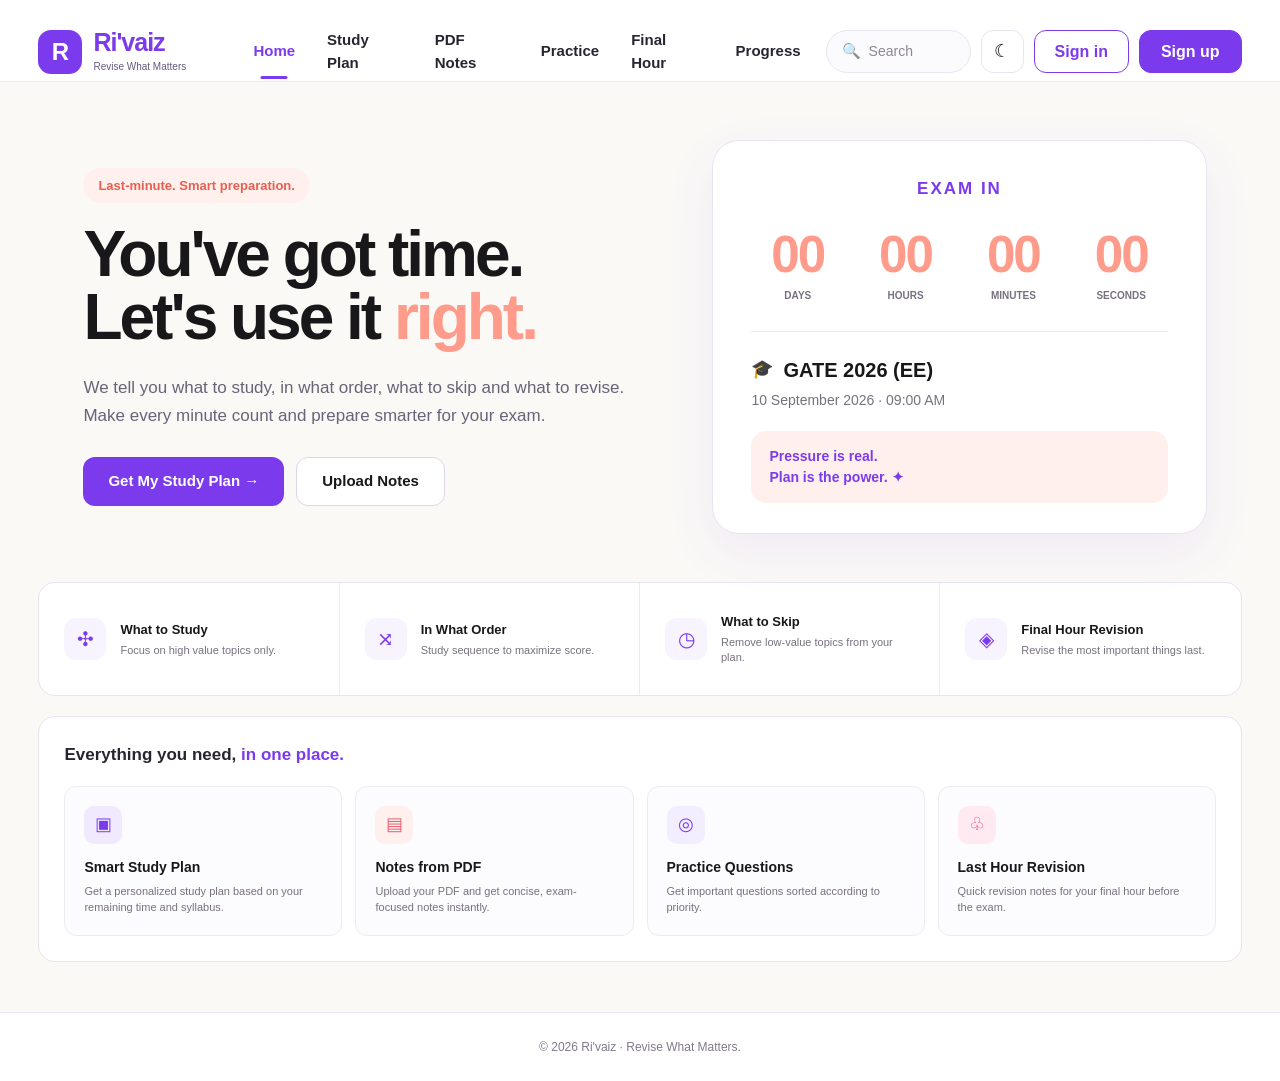
==== commit 7feffadf: "Update index.html" ====
--- a/index.html
+++ b/index.html
@@ -1,903 +1,1872 @@
- <!DOCTYPE html>
+<!DOCTYPE html>
 <html lang="en">
 <head>
-  <meta charset="UTF-8">
-  <meta name="viewport" content="width=device-width, initial-scale=1.0">
-
-  <title>Ri'vaiz — Revise What Matters</title>
-
-  <style>
-    * {
-      margin: 0;
-      padding: 0;
-      box-sizing: border-box;
-    }
-
-    body {
-      font-family: Arial, Helvetica, sans-serif;
-      background: #FAF9F6;
-      color: #18181B;
-    }
-
-    a {
-      text-decoration: none;
-      color: inherit;
-    }
-
-    /* =========================
-       HEADER
-    ========================= */
-
-    header {
-      height: 76px;
-      background: #FFFFFF;
-      display: flex;
-      align-items: center;
-      justify-content: space-between;
-      padding: 0 42px;
-      border-bottom: 1px solid #eeeaf5;
-    }
-
-    .logo {
-      display: flex;
-      align-items: center;
-      gap: 10px;
-      min-width: 180px;
-    }
-
-    .logo-mark {
-      width: 38px;
-      height: 38px;
-      border-radius: 11px;
-      background: #7C3AED;
-      color: white;
-      display: flex;
-      align-items: center;
-      justify-content: center;
-      font-size: 20px;
-      font-weight: bold;
-    }
-
-    .logo-text {
-      font-size: 23px;
-      font-weight: 800;
-      color: #7C3AED;
-      letter-spacing: -1px;
-    }
-
-    .logo-subtitle {
-      font-size: 9px;
-      color: #6b6680;
-      margin-top: 2px;
-    }
-
-    /* NAVIGATION */
-
-    nav {
-      display: flex;
-      align-items: center;
-      gap: 30px;
-    }
-
-    nav a {
-      font-size: 14px;
-      color: #4b4655;
-      font-weight: 600;
-      position: relative;
-      padding: 28px 0;
-    }
-
-    nav a:hover {
-      color: #7C3AED;
-    }
-
-    nav a.active {
-      color: #7C3AED;
-    }
-
-    nav a.active::after {
-      content: "";
-      position: absolute;
-      bottom: 15px;
-      left: 50%;
-      transform: translateX(-50%);
-      width: 24px;
-      height: 3px;
-      background: #7C3AED;
-      border-radius: 10px;
-    }
-
-    /* RIGHT HEADER */
-
-    .header-right {
-      display: flex;
-      align-items: center;
-      gap: 10px;
-      min-width: 270px;
-      justify-content: flex-end;
-    }
-
-    .search {
-      width: 145px;
-      height: 38px;
-      border: 1px solid #e7e2ed;
-      border-radius: 20px;
-      display: flex;
-      align-items: center;
-      padding: 0 14px;
-      color: #8c8794;
-      font-size: 13px;
-      background: #faf9fc;
-    }
-
-    .theme {
-      width: 38px;
-      height: 38px;
-      border: 1px solid #e5dff0;
-      background: white;
-      border-radius: 12px;
-      cursor: pointer;
-      font-size: 17px;
-    }
-
-    .signin {
-      height: 38px;
-      padding: 0 18px;
-      border: 1px solid #7C3AED;
-      border-radius: 11px;
-      color: #7C3AED;
-      background: white;
-      font-weight: 700;
-      cursor: pointer;
-    }
-
-    .signup {
-      height: 38px;
-      padding: 0 19px;
-      border: none;
-      border-radius: 11px;
-      color: white;
-      background: #7C3AED;
-      font-weight: 700;
-      cursor: pointer;
-    }
-
-    .signin:hover {
-      background: #f4efff;
-    }
-
-    .signup:hover {
-      background: #6d28d9;
-    }
-
-
-    /* =========================
-       HERO SECTION
-    ========================= */
-
-    .hero {
-      max-width: 1250px;
-      min-height: calc(100vh - 76px);
-      margin: auto;
-      padding: 70px 35px 50px;
-
-      display: grid;
-      grid-template-columns: 1fr 1.05fr 0.8fr;
-      align-items: center;
-      gap: 35px;
-    }
-
-    /* LEFT */
-
-    .hero-content {
-      padding-left: 10px;
-    }
-
-    .small-label {
-      display: inline-block;
-      padding: 7px 12px;
-      border-radius: 20px;
-      background: #fff0ed;
-      color: #7C3AED;
-      font-size: 11px;
-      font-weight: 700;
-      margin-bottom: 17px;
-    }
-
-    h1 {
-      font-size: clamp(43px, 4.5vw, 62px);
-      line-height: 0.98;
-      letter-spacing: -3px;
-      margin-bottom: 20px;
-    }
-
-    h1 span {
-      color: #7C3AED;
-    }
-
-    .hero-description {
-      max-width: 430px;
-      color: #666171;
-      font-size: 16px;
-      line-height: 1.65;
-      margin-bottom: 27px;
-    }
-
-    /* BUTTONS */
-
-    .hero-buttons {
-      display: flex;
-      gap: 12px;
-    }
-
-    .primary-btn {
-      border: none;
-      background: #7C3AED;
-      color: white;
-      padding: 14px 20px;
-      border-radius: 11px;
-      font-weight: 700;
-      cursor: pointer;
-      font-size: 14px;
-      transition: 0.2s;
-    }
-
-    .primary-btn:hover {
-      background: #6d28d9;
-      transform: translateY(-2px);
-    }
-
-    .secondary-btn {
-      background: white;
-      border: 1px solid #ded7e9;
-      color: #3d3748;
-      padding: 14px 20px;
-      border-radius: 11px;
-      font-weight: 700;
-      cursor: pointer;
-      font-size: 14px;
-    }
-
-    .secondary-btn:hover {
-      border-color: #7C3AED;
-      color: #7C3AED;
-    }
-
-
-    /* =========================
-       CENTER ILLUSTRATION
-    ========================= */
-
-    .student-area {
-      position: relative;
-      height: 460px;
-      display: flex;
-      align-items: center;
-      justify-content: center;
-    }
-
-    .circle-bg {
-      width: 390px;
-      height: 390px;
-      background: #f1eaff;
-      border-radius: 50%;
-      position: absolute;
-    }
-
-    .student {
-      position: relative;
-      z-index: 2;
-      text-align: center;
-    }
-
-    .student-head {
-      width: 120px;
-      height: 120px;
-      background: #ffd8c8;
-      border-radius: 50%;
-      margin: auto;
-      position: relative;
-      border: 7px solid #18181B;
-    }
-
-    .hair {
-      width: 132px;
-      height: 82px;
-      background: #18181B;
-      border-radius: 70px 70px 30px 30px;
-      position: absolute;
-      top: -15px;
-      left: -13px;
-      z-index: 3;
-    }
-
-    .headphones-left,
-    .headphones-right {
-      width: 32px;
-      height: 55px;
-      background: #FF9B8A;
-      border: 5px solid #7C3AED;
-      position: absolute;
-      top: 32px;
-      z-index: 5;
-    }
-
-    .headphones-left {
-      left: -29px;
-      border-radius: 15px 5px 5px 15px;
-    }
-
-    .headphones-right {
-      right: -29px;
-      border-radius: 5px 15px 15px 5px;
-    }
-
-    .body {
-      width: 215px;
-      height: 155px;
-      background: #7C3AED;
-      border-radius: 90px 90px 25px 25px;
-      margin: -2px auto 0;
-      position: relative;
-    }
-
-    .book {
-      width: 185px;
-      height: 35px;
-      background: white;
-      border: 3px solid #18181B;
-      border-radius: 5px;
-      position: absolute;
-      bottom: 17px;
-      left: 15px;
-      transform: rotate(-4deg);
-    }
-
-    .laptop {
-      width: 150px;
-      height: 90px;
-      background: #FF9B8A;
-      border: 4px solid #18181B;
-      border-radius: 8px;
-      position: absolute;
-      bottom: -25px;
-      left: 50%;
-      transform: translateX(-50%);
-      z-index: 4;
-    }
-
-    .laptop-screen {
-      width: 125px;
-      height: 65px;
-      background: white;
-      margin: 8px auto;
-      border-radius: 3px;
-    }
-
-    .spark {
-      position: absolute;
-      color: #7C3AED;
-      font-size: 25px;
-      font-weight: bold;
-      z-index: 5;
-    }
-
-    .spark.one {
-      top: 90px;
-      left: 50px;
-    }
-
-    .spark.two {
-      right: 55px;
-      top: 125px;
-      color: #FF9B8A;
-    }
-
-    .spark.three {
-      left: 85px;
-      bottom: 65px;
-      color: #FF9B8A;
-    }
-
-
-    /* =========================
-       COUNTDOWN CARD
-    ========================= */
-
-    .countdown-card {
-      background: #fff;
-      border: 1px solid #eee6f4;
-      border-radius: 22px;
-      padding: 28px 24px;
-      box-shadow: 0 15px 45px rgba(124, 58, 237, 0.08);
-    }
-
-    .countdown-title {
-      text-align: center;
-      font-size: 11px;
-      font-weight: 800;
-      color: #7C3AED;
-      letter-spacing: 1px;
-      margin-bottom: 17px;
-    }
-
-    .countdown {
-      display: grid;
-      grid-template-columns: repeat(4, 1fr);
-      gap: 5px;
-      text-align: center;
-    }
-
-    .time-number {
-      font-size: 27px;
-      font-weight: 800;
-      color: #FF6F61;
-    }
-
-    .time-label {
-      font-size: 8px;
-      color: #77717f;
-      margin-top: 5px;
-      text-transform: uppercase;
-      font-weight: 700;
-    }
-
-    .exam-info {
-      margin-top: 24px;
-      padding-top: 18px;
-      border-top: 1px solid #eeeaf0;
-    }
-
-    .exam-name {
-      font-size: 14px;
-      font-weight: 800;
-      margin-bottom: 7px;
-    }
-
-    .exam-date {
-      font-size: 12px;
-      color: #77717f;
-    }
-
-    .countdown-message {
-      margin-top: 18px;
-      padding: 13px;
-      background: #fff2ef;
-      border-radius: 12px;
-      color: #7C3AED;
-      font-size: 12px;
-      font-weight: 700;
-      line-height: 1.5;
-    }
-
-
-    /* =========================
-       MOBILE
-    ========================= */
-
-    @media (max-width: 1000px) {
-
-      header {
-        padding: 0 20px;
-      }
-
-      nav {
-        gap: 15px;
-      }
-
-      nav a {
-        font-size: 12px;
-      }
-
-      .search {
-        display: none;
-      }
-
-      .hero {
-        grid-template-columns: 1fr 1fr;
-      }
-
-      .student-area {
-        order: 3;
-        grid-column: span 2;
-        height: 330px;
-      }
-
-      .countdown-card {
-        order: 2;
-      }
-    }
-
-
-    @media (max-width: 700px) {
-
-      header {
-        height: 65px;
-      }
-
-      .logo {
-        min-width: auto;
-      }
-
-      .logo-text {
-        font-size: 19px;
-      }
-
-      .logo-subtitle {
-        display: none;
-      }
-
-      nav {
-        display: none;
-      }
-
-      .header-right {
-        min-width: auto;
-      }
-
-      .theme {
-        display: none;
-      }
-
-      .signin {
-        padding: 0 12px;
-      }
-
-      .signup {
-        padding: 0 13px;
-      }
-
-      .hero {
-        display: flex;
-        flex-direction: column;
-        align-items: stretch;
-        padding: 45px 20px;
-        gap: 35px;
-      }
-
-      .hero-content {
-        padding: 0;
-        text-align: center;
-      }
-
-      h1 {
-        font-size: 46px;
-        letter-spacing: -2px;
-      }
-
-      .hero-description {
-        margin-left: auto;
-        margin-right: auto;
-      }
-
-      .hero-buttons {
-        justify-content: center;
-      }
-
-      .student-area {
-        height: 290px;
-        order: 2;
-      }
-
-      .circle-bg {
-        width: 270px;
-        height: 270px;
-      }
-
-      .countdown-card {
-        order: 3;
-        max-width: 420px;
-        margin: auto;
-        width: 100%;
-      }
-    }
-  </style>
+    <meta charset="UTF-8">
+    <meta name="viewport" content="width=device-width, initial-scale=1.0">
+
+    <title>Ri'vaiz — Revise What Matters</title>
+
+    <meta
+        name="description"
+        content="Ri'vaiz helps students prepare smarter when exam time is running out."
+    >
+
+    <style>
+
+        /* =========================================================
+           1. RESET
+        ========================================================= */
+
+        * {
+            margin: 0;
+            padding: 0;
+            box-sizing: border-box;
+        }
+
+        html {
+            scroll-behavior: smooth;
+        }
+
+        body {
+            font-family:
+                Inter,
+                -apple-system,
+                BlinkMacSystemFont,
+                "Segoe UI",
+                Roboto,
+                Arial,
+                sans-serif;
+
+            background: #FAF9F6;
+            color: #18181B;
+            line-height: 1.5;
+        }
+
+        button,
+        input {
+            font: inherit;
+        }
+
+        button {
+            cursor: pointer;
+        }
+
+        a {
+            text-decoration: none;
+            color: inherit;
+        }
+
+
+        /* =========================================================
+           2. COLOR VARIABLES
+        ========================================================= */
+
+        :root {
+            --primary: #7C3AED;
+            --primary-dark: #6525d1;
+            --accent: #FF9B8A;
+            --accent-light: #FFF0ED;
+
+            --text: #18181B;
+            --muted: #686477;
+
+            --background: #FAF9F6;
+            --white: #FFFFFF;
+
+            --border: #E9E3F2;
+
+            --purple-light: #F1EAFE;
+            --purple-soft: #F7F3FF;
+
+            --shadow:
+                0 10px 35px rgba(124, 58, 237, 0.07);
+        }
+
+
+        /* =========================================================
+           3. HEADER
+        ========================================================= */
+
+        .header {
+            width: 100%;
+            height: 82px;
+
+            background: rgba(255, 255, 255, 0.96);
+
+            border-bottom: 1px solid #EEEAF3;
+
+            display: flex;
+            align-items: center;
+
+            position: sticky;
+            top: 0;
+            z-index: 100;
+
+            backdrop-filter: blur(12px);
+        }
+
+        .header-inner {
+            width: min(1380px, 94%);
+
+            margin: auto;
+
+            display: flex;
+            align-items: center;
+            justify-content: space-between;
+
+            gap: 25px;
+        }
+
+
+        /* =========================================================
+           4. LOGO
+        ========================================================= */
+
+        .logo {
+            display: flex;
+            align-items: center;
+            gap: 11px;
+
+            min-width: 190px;
+        }
+
+        .logo-icon {
+            width: 44px;
+            height: 44px;
+
+            background: var(--primary);
+            color: white;
+
+            border-radius: 13px;
+
+            display: flex;
+            align-items: center;
+            justify-content: center;
+
+            font-size: 24px;
+            font-weight: 800;
+        }
+
+        .logo-text {
+            display: flex;
+            flex-direction: column;
+        }
+
+        .logo-name {
+            color: var(--primary);
+
+            font-size: 25px;
+            font-weight: 800;
+
+            line-height: 1;
+            letter-spacing: -1px;
+        }
+
+        .logo-tagline {
+            color: #665B7C;
+
+            font-size: 10px;
+            font-weight: 500;
+
+            margin-top: 4px;
+        }
+
+
+        /* =========================================================
+           5. NAVIGATION
+        ========================================================= */
+
+        .nav {
+            display: flex;
+            align-items: center;
+            justify-content: center;
+
+            gap: 32px;
+
+            flex: 1;
+        }
+
+        .nav a {
+            position: relative;
+
+            color: #282431;
+
+            font-size: 15px;
+            font-weight: 650;
+
+            padding: 29px 0;
+
+            transition: 0.2s ease;
+        }
+
+        .nav a:hover {
+            color: var(--primary);
+        }
+
+        .nav a.active {
+            color: var(--primary);
+        }
+
+        .nav a.active::after {
+            content: "";
+
+            position: absolute;
+
+            left: 50%;
+            bottom: 13px;
+
+            width: 27px;
+            height: 3px;
+
+            transform: translateX(-50%);
+
+            background: var(--primary);
+
+            border-radius: 10px;
+        }
+
+
+        /* =========================================================
+           6. HEADER RIGHT
+        ========================================================= */
+
+        .header-actions {
+            display: flex;
+            align-items: center;
+            gap: 10px;
+        }
+
+        .search-box {
+            width: 145px;
+            height: 43px;
+
+            border: 1px solid var(--border);
+
+            background: #FBFAFD;
+
+            border-radius: 22px;
+
+            display: flex;
+            align-items: center;
+
+            padding: 0 15px;
+
+            gap: 8px;
+        }
+
+        .search-icon {
+            font-size: 15px;
+            opacity: 0.7;
+        }
+
+        .search-box input {
+            width: 100%;
+
+            border: none;
+            outline: none;
+
+            background: transparent;
+
+            color: var(--text);
+
+            font-size: 14px;
+        }
+
+        .search-box input::placeholder {
+            color: #8D8795;
+        }
+
+
+        /* Theme button */
+
+        .theme-button {
+            width: 43px;
+            height: 43px;
+
+            border-radius: 12px;
+
+            border: 1px solid var(--border);
+
+            background: white;
+
+            display: flex;
+            align-items: center;
+            justify-content: center;
+
+            font-size: 18px;
+
+            transition: 0.2s;
+        }
+
+        .theme-button:hover {
+            background: var(--purple-soft);
+        }
+
+
+        /* Sign in */
+
+        .sign-in {
+            height: 43px;
+
+            padding: 0 20px;
+
+            border-radius: 12px;
+
+            border: 1.5px solid var(--primary);
+
+            background: white;
+
+            color: var(--primary);
+
+            font-weight: 700;
+
+            transition: 0.2s;
+        }
+
+        .sign-in:hover {
+            background: var(--purple-soft);
+        }
+
+
+        /* Sign up */
+
+        .sign-up {
+            height: 43px;
+
+            padding: 0 21px;
+
+            border-radius: 12px;
+
+            border: 1.5px solid var(--primary);
+
+            background: var(--primary);
+
+            color: white;
+
+            font-weight: 700;
+
+            transition: 0.2s;
+        }
+
+        .sign-up:hover {
+            background: var(--primary-dark);
+        }
+
+
+        /* =========================================================
+           7. HERO
+        ========================================================= */
+
+        .hero {
+            width: min(1380px, 94%);
+
+            margin: auto;
+
+            min-height: 500px;
+
+            display: grid;
+
+            grid-template-columns: 1.1fr 0.9fr;
+
+            align-items: center;
+
+            gap: 35px;
+
+            padding: 35px 35px 25px;
+        }
+
+
+        /* =========================================================
+           8. HERO LEFT
+        ========================================================= */
+
+        .hero-content {
+            padding-left: 10px;
+        }
+
+        .eyebrow {
+            display: inline-flex;
+            align-items: center;
+
+            background: var(--accent-light);
+
+            color: #E75F50;
+
+            padding: 8px 15px;
+
+            border-radius: 20px;
+
+            font-size: 13px;
+            font-weight: 700;
+
+            margin-bottom: 20px;
+        }
+
+        .hero-title {
+            max-width: 650px;
+
+            font-size: clamp(45px, 5vw, 67px);
+
+            line-height: 0.98;
+
+            letter-spacing: -3px;
+
+            font-weight: 850;
+
+            margin-bottom: 25px;
+        }
+
+        .hero-title .highlight {
+            color: var(--accent);
+        }
+
+        .hero-description {
+            max-width: 580px;
+
+            color: var(--muted);
+
+            font-size: 17px;
+
+            line-height: 1.65;
+
+            margin-bottom: 27px;
+        }
+
+
+        /* =========================================================
+           9. HERO BUTTONS
+        ========================================================= */
+
+        .hero-buttons {
+            display: flex;
+            align-items: center;
+
+            gap: 12px;
+        }
+
+        .primary-button {
+            min-height: 49px;
+
+            padding: 0 25px;
+
+            border: none;
+
+            border-radius: 12px;
+
+            background: var(--primary);
+
+            color: white;
+
+            font-size: 15px;
+            font-weight: 750;
+
+            transition: 0.2s;
+        }
+
+        .primary-button:hover {
+            background: var(--primary-dark);
+
+            transform: translateY(-1px);
+        }
+
+        .secondary-button {
+            min-height: 49px;
+
+            padding: 0 25px;
+
+            border: 1px solid #DDD6E8;
+
+            border-radius: 12px;
+
+            background: white;
+
+            color: var(--text);
+
+            font-size: 15px;
+            font-weight: 700;
+
+            transition: 0.2s;
+        }
+
+        .secondary-button:hover {
+            border-color: var(--primary);
+
+            color: var(--primary);
+        }
+
+
+        /* =========================================================
+           10. COUNTDOWN AREA
+        ========================================================= */
+
+        .countdown-wrapper {
+            display: flex;
+
+            align-items: center;
+            justify-content: center;
+        }
+
+        .countdown-card {
+            width: 100%;
+            max-width: 600px;
+
+            background: white;
+
+            border: 1px solid #EAE3F2;
+
+            border-radius: 27px;
+
+            padding: 35px 38px 30px;
+
+            box-shadow:
+                0 18px 50px rgba(124, 58, 237, 0.08);
+        }
+
+        .countdown-heading {
+            text-align: center;
+
+            color: var(--primary);
+
+            font-size: 17px;
+            font-weight: 800;
+
+            letter-spacing: 2px;
+
+            margin-bottom: 27px;
+        }
+
+        .timer {
+            display: grid;
+
+            grid-template-columns:
+                repeat(4, 1fr);
+
+            gap: 15px;
+
+            text-align: center;
+        }
+
+        .time-number {
+            color: var(--accent);
+
+            font-size: clamp(37px, 4vw, 52px);
+
+            line-height: 1;
+
+            font-weight: 850;
+
+            letter-spacing: -2px;
+        }
+
+        .time-label {
+            margin-top: 8px;
+
+            color: #77717F;
+
+            font-size: 10px;
+
+            font-weight: 700;
+
+            text-transform: uppercase;
+        }
+
+
+        /* Divider */
+
+        .countdown-divider {
+            width: 100%;
+            height: 1px;
+
+            background: #EEEAF1;
+
+            margin: 28px 0 23px;
+        }
+
+
+        /* Exam information */
+
+        .exam-info {
+            display: flex;
+
+            flex-direction: column;
+
+            gap: 5px;
+        }
+
+        .exam-title {
+            display: flex;
+            align-items: center;
+
+            gap: 10px;
+
+            font-size: 20px;
+            font-weight: 800;
+        }
+
+        .exam-icon {
+            font-size: 18px;
+        }
+
+        .exam-date {
+            color: #77717F;
+
+            font-size: 14px;
+        }
+
+
+        /* Countdown message */
+
+        .countdown-message {
+            margin-top: 20px;
+
+            background: var(--accent-light);
+
+            border-radius: 15px;
+
+            padding: 15px 18px;
+
+            color: var(--primary);
+
+            font-size: 14px;
+
+            font-weight: 700;
+        }
+
+
+        /* =========================================================
+           11. QUICK FEATURES
+        ========================================================= */
+
+        .quick-features {
+            width: min(1380px, 94%);
+
+            margin: 0 auto 20px;
+
+            background: white;
+
+            border: 1px solid var(--border);
+
+            border-radius: 17px;
+
+            display: grid;
+
+            grid-template-columns: repeat(4, 1fr);
+
+            overflow: hidden;
+        }
+
+        .quick-feature {
+            min-height: 112px;
+
+            display: flex;
+            align-items: center;
+
+            gap: 14px;
+
+            padding: 20px 25px;
+
+            border-right: 1px solid #EEEAF1;
+        }
+
+        .quick-feature:last-child {
+            border-right: none;
+        }
+
+        .quick-icon {
+            width: 42px;
+            height: 42px;
+
+            flex-shrink: 0;
+
+            border-radius: 12px;
+
+            background: var(--purple-soft);
+
+            color: var(--primary);
+
+            display: flex;
+            align-items: center;
+            justify-content: center;
+
+            font-size: 20px;
+        }
+
+        .quick-title {
+            font-size: 13px;
+            font-weight: 800;
+
+            margin-bottom: 3px;
+        }
+
+        .quick-text {
+            color: #77717F;
+
+            font-size: 11px;
+
+            line-height: 1.4;
+        }
+
+
+        /* =========================================================
+           12. EVERYTHING SECTION
+        ========================================================= */
+
+        .everything {
+            width: min(1380px, 94%);
+
+            margin: 0 auto 50px;
+
+            background: white;
+
+            border: 1px solid var(--border);
+
+            border-radius: 17px;
+
+            padding: 25px;
+        }
+
+        .section-heading {
+            margin-bottom: 18px;
+
+            font-size: 17px;
+
+            font-weight: 750;
+
+            color: #292431;
+        }
+
+        .section-heading span {
+            color: var(--primary);
+        }
+
+        .feature-grid {
+            display: grid;
+
+            grid-template-columns:
+                repeat(4, 1fr);
+
+            gap: 13px;
+        }
+
+        .feature-card {
+            border: 1px solid #EEEAF2;
+
+            background: #FCFBFE;
+
+            border-radius: 12px;
+
+            padding: 19px;
+
+            min-height: 145px;
+
+            transition: 0.2s;
+        }
+
+        .feature-card:hover {
+            border-color: #DCCBFA;
+
+            transform: translateY(-2px);
+
+            box-shadow: var(--shadow);
+        }
+
+        .feature-icon {
+            width: 38px;
+            height: 38px;
+
+            border-radius: 10px;
+
+            background: var(--purple-light);
+
+            color: var(--primary);
+
+            display: flex;
+            align-items: center;
+            justify-content: center;
+
+            font-size: 18px;
+
+            margin-bottom: 13px;
+        }
+
+        .feature-card:nth-child(2) .feature-icon {
+            background: var(--accent-light);
+
+            color: #E85C70;
+        }
+
+        .feature-card:nth-child(3) .feature-icon {
+            background: #F2EDFF;
+
+            color: var(--primary);
+        }
+
+        .feature-card:nth-child(4) .feature-icon {
+            background: #FFEAF2;
+
+            color: #E54E87;
+        }
+
+        .feature-card h3 {
+            font-size: 14px;
+
+            margin-bottom: 5px;
+        }
+
+        .feature-card p {
+            color: #77717F;
+
+            font-size: 11px;
+
+            line-height: 1.5;
+        }
+
+
+        /* =========================================================
+           13. FOOTER
+        ========================================================= */
+
+        footer {
+            border-top: 1px solid var(--border);
+
+            padding: 25px;
+
+            text-align: center;
+
+            color: #817A8C;
+
+            font-size: 12px;
+
+            background: white;
+        }
+
+
+        /* =========================================================
+           14. DARK MODE
+        ========================================================= */
+
+        body.dark {
+            --background: #121016;
+            --white: #1A171F;
+
+            --text: #F7F5FA;
+            --muted: #B8B0C2;
+
+            --border: #302A37;
+
+            --purple-soft: #241C30;
+            --purple-light: #2C2140;
+
+            background: var(--background);
+
+            color: var(--text);
+        }
+
+        body.dark .header,
+        body.dark .countdown-card,
+        body.dark .quick-features,
+        body.dark .everything,
+        body.dark footer,
+        body.dark .secondary-button,
+        body.dark .theme-button {
+            background: #1A171F;
+            border-color: #302A37;
+        }
+
+        body.dark .nav a {
+            color: #E7E1EC;
+        }
+
+        body.dark .search-box {
+            background: #211D26;
+            border-color: #302A37;
+        }
+
+        body.dark .search-box input {
+            color: white;
+        }
+
+        body.dark .feature-card {
+            background: #211D26;
+            border-color: #302A37;
+        }
+
+        body.dark .quick-feature {
+            border-color: #302A37;
+        }
+
+        body.dark .exam-date,
+        body.dark .time-label,
+        body.dark .quick-text,
+        body.dark .feature-card p {
+            color: #AAA1B5;
+        }
+
+        body.dark .countdown-divider {
+            background: #302A37;
+        }
+
+
+        /* =========================================================
+           15. MOBILE MENU BUTTON
+        ========================================================= */
+
+        .mobile-menu {
+            display: none;
+
+            width: 42px;
+            height: 42px;
+
+            border: 1px solid var(--border);
+
+            background: white;
+
+            border-radius: 11px;
+
+            font-size: 20px;
+        }
+
+
+        /* =========================================================
+           16. RESPONSIVE — TABLET
+        ========================================================= */
+
+        @media (max-width: 1050px) {
+
+            .nav {
+                gap: 18px;
+            }
+
+            .nav a {
+                font-size: 13px;
+            }
+
+            .search-box {
+                width: 110px;
+            }
+
+            .hero {
+                grid-template-columns: 1fr;
+
+                padding-top: 35px;
+
+                gap: 25px;
+            }
+
+            .hero-content {
+                text-align: center;
+
+                padding-left: 0;
+            }
+
+            .hero-description {
+                margin-left: auto;
+                margin-right: auto;
+            }
+
+            .hero-buttons {
+                justify-content: center;
+            }
+
+            .countdown-card {
+                max-width: 650px;
+            }
+
+            .quick-features,
+            .feature-grid {
+                grid-template-columns: repeat(2, 1fr);
+            }
+
+            .quick-feature:nth-child(2) {
+                border-right: none;
+            }
+
+            .quick-feature:nth-child(-n+2) {
+                border-bottom: 1px solid #EEEAF1;
+            }
+        }
+
+
+        /* =========================================================
+           17. RESPONSIVE — MOBILE
+        ========================================================= */
+
+        @media (max-width: 760px) {
+
+            .header {
+                height: 70px;
+            }
+
+            .header-inner {
+                width: 92%;
+            }
+
+            .logo {
+                min-width: auto;
+            }
+
+            .logo-name {
+                font-size: 21px;
+            }
+
+            .logo-tagline {
+                display: none;
+            }
+
+            .nav,
+            .search-box,
+            .sign-in {
+                display: none;
+            }
+
+            .mobile-menu {
+                display: flex;
+
+                align-items: center;
+                justify-content: center;
+            }
+
+            .header-actions {
+                margin-left: auto;
+            }
+
+            .hero {
+                width: 94%;
+
+                padding: 35px 10px 20px;
+
+                min-height: auto;
+            }
+
+            .hero-title {
+                font-size: 43px;
+
+                letter-spacing: -2px;
+            }
+
+            .hero-description {
+                font-size: 15px;
+            }
+
+            .hero-buttons {
+                flex-direction: column;
+
+                width: 100%;
+            }
+
+            .primary-button,
+            .secondary-button {
+                width: 100%;
+            }
+
+            .countdown-card {
+                padding: 27px 18px 23px;
+
+                border-radius: 20px;
+            }
+
+            .countdown-heading {
+                font-size: 14px;
+            }
+
+            .timer {
+                gap: 5px;
+            }
+
+            .time-number {
+                font-size: 31px;
+            }
+
+            .time-label {
+                font-size: 8px;
+            }
+
+            .exam-title {
+                font-size: 16px;
+            }
+
+            .quick-features,
+            .feature-grid {
+                grid-template-columns: 1fr;
+            }
+
+            .quick-feature {
+                border-right: none;
+
+                border-bottom: 1px solid #EEEAF1;
+            }
+
+            .quick-feature:last-child {
+                border-bottom: none;
+            }
+
+            .everything {
+                padding: 18px;
+            }
+        }
+
+    </style>
 </head>
 
+
 <body>
 
-  <!-- =========================
-       HEADER
-  ========================== -->
-
-  <header>
-
-    <a href="index.html" class="logo">
-      <div class="logo-mark">R</div>
-
-      <div>
-        <div class="logo-text">Ri'vaiz</div>
-        <div class="logo-subtitle">Revise What Matters</div>
-      </div>
-    </a>
-
-
-    <nav>
-
-      <a href="index.html" class="active">Home</a>
-
-      <a href="study-plan.html">
-        Study Plan
-      </a>
-
-      <a href="pdf-notes.html">
-        PDF Notes
-      </a>
-
-      <a href="practice.html">
-        Practice
-      </a>
-
-      <a href="final-hour.html">
-        Final Hour
-      </a>
-
-      <a href="progress.html">
-        Progress
-      </a>
-
-    </nav>
-
-
-    <div class="header-right">
-
-      <div class="search">
-        🔍 &nbsp; Search
-      </div>
-
-      <button class="theme" onclick="toggleTheme()">
-        ☾
-      </button>
-
-      <button class="signin"
-              onclick="window.location.href='signin.html'">
-        Sign in
-      </button>
-
-      <button class="signup"
-              onclick="window.location.href='signup.html'">
-        Sign up
-      </button>
-
-    </div>
-
-  </header>
-
-
-  <!-- =========================
-       HERO
-  ========================== -->
-
-  <main class="hero">
-
-
-    <!-- LEFT CONTENT -->
-
-    <section class="hero-content">
-
-      <div class="small-label">
-        Last-minute. Smart preparation.
-      </div>
-
-      <h1>
-        You've got time.<br>
-        <span>Let's use it right.</span>
-      </h1>
-
-      <p class="hero-description">
-        Tell Ri'vaiz how much time you have before your exam.
-        We'll help you decide what to study, what to skip,
-        what to practice and what to revise.
-      </p>
-
-
-      <div class="hero-buttons">
-
-        <button class="primary-btn"
-                onclick="window.location.href='signin.html'">
-          Get My Study Plan →
-        </button>
-
-        <button class="secondary-btn"
-                onclick="window.location.href='pdf-notes.html'">
-          Upload Notes
-        </button>
-
-      </div>
-
-    </section>
-
-
-
-    <!-- CENTER STUDENT -->
-
-    <section class="student-area">
-
-      <div class="circle-bg"></div>
-
-      <div class="spark one">✦</div>
-      <div class="spark two">✧</div>
-      <div class="spark three">✦</div>
-
-      <div class="student">
-
-        <div class="student-head">
-          <div class="hair"></div>
-
-          <div class="headphones-left"></div>
-          <div class="headphones-right"></div>
+
+    <!-- =========================================================
+         HEADER
+    ========================================================== -->
+
+    <header class="header">
+
+        <div class="header-inner">
+
+
+            <!-- LOGO -->
+
+            <a href="index.html" class="logo">
+
+                <div class="logo-icon">
+                    R
+                </div>
+
+                <div class="logo-text">
+
+                    <div class="logo-name">
+                        Ri'vaiz
+                    </div>
+
+                    <div class="logo-tagline">
+                        Revise What Matters
+                    </div>
+
+                </div>
+
+            </a>
+
+
+            <!-- NAVIGATION -->
+
+            <nav class="nav">
+
+                <a href="index.html" class="active">
+                    Home
+                </a>
+
+                <a href="study-plan.html">
+                    Study Plan
+                </a>
+
+                <a href="pdf-notes.html">
+                    PDF Notes
+                </a>
+
+                <a href="practice.html">
+                    Practice
+                </a>
+
+                <a href="final-hour.html">
+                    Final Hour
+                </a>
+
+                <a href="progress.html">
+                    Progress
+                </a>
+
+            </nav>
+
+
+            <!-- HEADER ACTIONS -->
+
+            <div class="header-actions">
+
+
+                <!-- SEARCH -->
+
+                <div class="search-box">
+
+                    <span class="search-icon">
+                        🔍
+                    </span>
+
+                    <input
+                        type="text"
+                        placeholder="Search"
+                        aria-label="Search"
+                    >
+
+                </div>
+
+
+                <!-- DARK MODE -->
+
+                <button
+                    class="theme-button"
+                    id="themeButton"
+                    aria-label="Toggle dark mode"
+                >
+                    ☾
+                </button>
+
+
+                <!-- SIGN IN -->
+
+                <button
+                    class="sign-in"
+                    onclick="goToLogin()"
+                >
+                    Sign in
+                </button>
+
+
+                <!-- SIGN UP -->
+
+                <button
+                    class="sign-up"
+                    onclick="goToSignup()"
+                >
+                    Sign up
+                </button>
+
+
+                <!-- MOBILE MENU -->
+
+                <button class="mobile-menu">
+                    ☰
+                </button>
+
+            </div>
+
         </div>
 
-        <div class="body">
-
-          <div class="book"></div>
-
-          <div class="laptop">
-            <div class="laptop-screen"></div>
-          </div>
-
-        </div>
-
-      </div>
-
-    </section>
-
-
-
-    <!-- COUNTDOWN -->
-
-    <section class="countdown-card">
-
-      <div class="countdown-title">
-        EXAM IN
-      </div>
-
-
-      <div class="countdown">
-
-        <div>
-          <div class="time-number" id="days">
-            07
-          </div>
-          <div class="time-label">
-            Days
-          </div>
-        </div>
-
-
-        <div>
-          <div class="time-number" id="hours">
-            09
-          </div>
-          <div class="time-label">
-            Hours
-          </div>
-        </div>
-
-
-        <div>
-          <div class="time-number" id="minutes">
-            31
-          </div>
-          <div class="time-label">
-            Minutes
-          </div>
-        </div>
-
-
-        <div>
-          <div class="time-number" id="seconds">
-            03
-          </div>
-          <div class="time-label">
-            Seconds
-          </div>
-        </div>
-
-      </div>
-
-
-      <div class="exam-info">
-
-        <div class="exam-name">
-          🎓 GATE 2026 (EE)
-        </div>
-
-        <div class="exam-date">
-          10 September 2026 · 09:00 AM
-        </div>
-
-      </div>
-
-
-      <div class="countdown-message">
-        Pressure is real.<br>
-        Plan is the power. ✦
-      </div>
-
-    </section>
-
-  </main>
-
-
-
-  <!-- =========================
-       JAVASCRIPT
-  ========================== -->
-
-  <script>
-
-    /*
-      Change this date to the student's
-      actual exam date later.
-    */
-
-    const examDate = new Date(
-      "September 10, 2026 09:00:00"
-    ).getTime();
-
-
-    function updateCountdown() {
-
-      const now = new Date().getTime();
-
-      const difference = examDate - now;
-
-
-      if (difference <= 0) {
-
-        document.getElementById("days").textContent = "00";
-        document.getElementById("hours").textContent = "00";
-        document.getElementById("minutes").textContent = "00";
-        document.getElementById("seconds").textContent = "00";
-
-        return;
-      }
-
-
-      const days = Math.floor(
-        difference / (1000 * 60 * 60 * 24)
-      );
-
-      const hours = Math.floor(
-        (difference / (1000 * 60 * 60)) % 24
-      );
-
-      const minutes = Math.floor(
-        (difference / (1000 * 60)) % 60
-      );
-
-      const seconds = Math.floor(
-        (difference / 1000) % 60
-      );
-
-
-      document.getElementById("days").textContent =
-        String(days).padStart(2, "0");
-
-      document.getElementById("hours").textContent =
-        String(hours).padStart(2, "0");
-
-      document.getElementById("minutes").textContent =
-        String(minutes).padStart(2, "0");
-
-      document.getElementById("seconds").textContent =
-        String(seconds).padStart(2, "0");
-    }
-
-
-    updateCountdown();
-
-    setInterval(updateCountdown, 1000);
-
-
-    function toggleTheme() {
-
-      document.body.classList.toggle("dark");
-
-    }
-
-  </script>
+    </header>
+
+
+
+    <!-- =========================================================
+         HERO SECTION
+    ========================================================== -->
+
+    <main>
+
+
+        <section class="hero">
+
+
+            <!-- LEFT SIDE -->
+
+            <div class="hero-content">
+
+
+                <div class="eyebrow">
+                    Last-minute. Smart preparation.
+                </div>
+
+
+                <h1 class="hero-title">
+
+                    You've got time.
+
+                    <br>
+
+                    Let's use it
+                    <span class="highlight">
+                        right.
+                    </span>
+
+                </h1>
+
+
+                <p class="hero-description">
+
+                    We tell you what to study, in what order,
+                    what to skip and what to revise.
+
+                    Make every minute count and prepare
+                    smarter for your exam.
+
+                </p>
+
+
+                <div class="hero-buttons">
+
+                    <button
+                        class="primary-button"
+                        onclick="goToStudyPlan()"
+                    >
+                        Get My Study Plan →
+                    </button>
+
+
+                    <button
+                        class="secondary-button"
+                        onclick="goToPDFNotes()"
+                    >
+                        Upload Notes
+                    </button>
+
+                </div>
+
+            </div>
+
+
+
+            <!-- RIGHT SIDE — COUNTDOWN -->
+
+            <div class="countdown-wrapper">
+
+
+                <div class="countdown-card">
+
+
+                    <div class="countdown-heading">
+                        EXAM IN
+                    </div>
+
+
+                    <!-- TIMER -->
+
+                    <div class="timer">
+
+
+                        <div class="time-box">
+
+                            <div
+                                class="time-number"
+                                id="days"
+                            >
+                                00
+                            </div>
+
+                            <div class="time-label">
+                                Days
+                            </div>
+
+                        </div>
+
+
+                        <div class="time-box">
+
+                            <div
+                                class="time-number"
+                                id="hours"
+                            >
+                                00
+                            </div>
+
+                            <div class="time-label">
+                                Hours
+                            </div>
+
+                        </div>
+
+
+                        <div class="time-box">
+
+                            <div
+                                class="time-number"
+                                id="minutes"
+                            >
+                                00
+                            </div>
+
+                            <div class="time-label">
+                                Minutes
+                            </div>
+
+                        </div>
+
+
+                        <div class="time-box">
+
+                            <div
+                                class="time-number"
+                                id="seconds"
+                            >
+                                00
+                            </div>
+
+                            <div class="time-label">
+                                Seconds
+                            </div>
+
+                        </div>
+
+                    </div>
+
+
+                    <div class="countdown-divider"></div>
+
+
+                    <!-- EXAM DETAILS -->
+
+                    <div class="exam-info">
+
+                        <div class="exam-title">
+
+                            <span class="exam-icon">
+                                🎓
+                            </span>
+
+                            GATE 2026 (EE)
+
+                        </div>
+
+
+                        <div class="exam-date">
+                            10 September 2026 · 09:00 AM
+                        </div>
+
+                    </div>
+
+
+                    <!-- MESSAGE -->
+
+                    <div class="countdown-message">
+
+                        Pressure is real.
+                        <br>
+
+                        Plan is the power. ✦
+
+                    </div>
+
+                </div>
+
+            </div>
+
+        </section>
+
+
+
+        <!-- =====================================================
+             QUICK FEATURES
+        ====================================================== -->
+
+        <section class="quick-features">
+
+
+            <!-- FEATURE 1 -->
+
+            <div class="quick-feature">
+
+                <div class="quick-icon">
+                    ✣
+                </div>
+
+                <div>
+
+                    <div class="quick-title">
+                        What to Study
+                    </div>
+
+                    <div class="quick-text">
+                        Focus on high value topics only.
+                    </div>
+
+                </div>
+
+            </div>
+
+
+            <!-- FEATURE 2 -->
+
+            <div class="quick-feature">
+
+                <div class="quick-icon">
+                    ⤨
+                </div>
+
+                <div>
+
+                    <div class="quick-title">
+                        In What Order
+                    </div>
+
+                    <div class="quick-text">
+                        Study sequence to maximize score.
+                    </div>
+
+                </div>
+
+            </div>
+
+
+            <!-- FEATURE 3 -->
+
+            <div class="quick-feature">
+
+                <div class="quick-icon">
+                    ◷
+                </div>
+
+                <div>
+
+                    <div class="quick-title">
+                        What to Skip
+                    </div>
+
+                    <div class="quick-text">
+                        Remove low-value topics from your plan.
+                    </div>
+
+                </div>
+
+            </div>
+
+
+            <!-- FEATURE 4 -->
+
+            <div class="quick-feature">
+
+                <div class="quick-icon">
+                    ◈
+                </div>
+
+                <div>
+
+                    <div class="quick-title">
+                        Final Hour Revision
+                    </div>
+
+                    <div class="quick-text">
+                        Revise the most important things last.
+                    </div>
+
+                </div>
+
+            </div>
+
+        </section>
+
+
+
+        <!-- =====================================================
+             EVERYTHING YOU NEED
+        ====================================================== -->
+
+        <section class="everything">
+
+
+            <div class="section-heading">
+
+                Everything you need,
+                <span>in one place.</span>
+
+            </div>
+
+
+            <div class="feature-grid">
+
+
+                <!-- CARD 1 -->
+
+                <a
+                    href="study-plan.html"
+                    class="feature-card"
+                >
+
+                    <div class="feature-icon">
+                        ▣
+                    </div>
+
+                    <h3>
+                        Smart Study Plan
+                    </h3>
+
+                    <p>
+                        Get a personalized study plan
+                        based on your remaining time
+                        and syllabus.
+                    </p>
+
+                </a>
+
+
+                <!-- CARD 2 -->
+
+                <a
+                    href="pdf-notes.html"
+                    class="feature-card"
+                >
+
+                    <div class="feature-icon">
+                        ▤
+                    </div>
+
+                    <h3>
+                        Notes from PDF
+                    </h3>
+
+                    <p>
+                        Upload your PDF and get
+                        concise, exam-focused notes
+                        instantly.
+                    </p>
+
+                </a>
+
+
+                <!-- CARD 3 -->
+
+                <a
+                    href="practice.html"
+                    class="feature-card"
+                >
+
+                    <div class="feature-icon">
+                        ◎
+                    </div>
+
+                    <h3>
+                        Practice Questions
+                    </h3>
+
+                    <p>
+                        Get important questions
+                        sorted according to priority.
+                    </p>
+
+                </a>
+
+
+                <!-- CARD 4 -->
+
+                <a
+                    href="final-hour.html"
+                    class="feature-card"
+                >
+
+                    <div class="feature-icon">
+                        ♧
+                    </div>
+
+                    <h3>
+                        Last Hour Revision
+                    </h3>
+
+                    <p>
+                        Quick revision notes for
+                        your final hour before the exam.
+                    </p>
+
+                </a>
+
+            </div>
+
+        </section>
+
+    </main>
+
+
+
+    <!-- =========================================================
+         FOOTER
+    ========================================================== -->
+
+    <footer>
+
+        © 2026 Ri'vaiz · Revise What Matters.
+
+    </footer>
+
+
+
+    <!-- =========================================================
+         JAVASCRIPT
+    ========================================================== -->
+
+    <script>
+
+
+        /* ========================================================
+           EXAM COUNTDOWN
+        ========================================================= */
+
+        /*
+            Change this date whenever you want.
+
+            Format:
+
+            YYYY-MM-DDTHH:MM:SS
+
+            Example:
+
+            10 September 2026 at 09:00 AM
+        */
+
+        const examDate = new Date(
+            "2026-09-10T09:00:00"
+        ).getTime();
+
+
+        function updateCountdown() {
+
+            const now = new Date().getTime();
+
+            const difference = examDate - now;
+
+
+            if (difference <= 0) {
+
+                document.getElementById("days").textContent = "00";
+                document.getElementById("hours").textContent = "00";
+                document.getElementById("minutes").textContent = "00";
+                document.getElementById("seconds").textContent = "00";
+
+                return;
+            }
+
+
+            const days = Math.floor(
+                difference / (1000 * 60 * 60 * 24)
+            );
+
+
+            const hours = Math.floor(
+                (difference %
+                    (1000 * 60 * 60 * 24))
+                /
+                (1000 * 60 * 60)
+            );
+
+
+            const minutes = Math.floor(
+                (difference %
+                    (1000 * 60 * 60))
+                /
+                (1000 * 60)
+            );
+
+
+            const seconds = Math.floor(
+                (difference %
+                    (1000 * 60))
+                /
+                1000
+            );
+
+
+            document.getElementById("days").textContent =
+                String(days).padStart(2, "0");
+
+
+            document.getElementById("hours").textContent =
+                String(hours).padStart(2, "0");
+
+
+            document.getElementById("minutes").textContent =
+                String(minutes).padStart(2, "0");
+
+
+            document.getElementById("seconds").textContent =
+                String(seconds).padStart(2, "0");
+
+        }
+
+
+        updateCountdown();
+
+        setInterval(
+            updateCountdown,
+            1000
+        );
+
+
+
+        /* ========================================================
+           DARK MODE
+        ========================================================= */
+
+        const themeButton =
+            document.getElementById("themeButton");
+
+
+        themeButton.addEventListener(
+            "click",
+            function () {
+
+                document.body.classList.toggle("dark");
+
+
+                if (
+                    document.body.classList.contains("dark")
+                ) {
+
+                    themeButton.textContent = "☀";
+
+                    localStorage.setItem(
+                        "theme",
+                        "dark"
+                    );
+
+                } else {
+
+                    themeButton.textContent = "☾";
+
+                    localStorage.setItem(
+                        "theme",
+                        "light"
+                    );
+
+                }
+
+            }
+        );
+
+
+        /* Load saved theme */
+
+        const savedTheme =
+            localStorage.getItem("theme");
+
+
+        if (savedTheme === "dark") {
+
+            document.body.classList.add("dark");
+
+            themeButton.textContent = "☀";
+
+        }
+
+
+
+        /* ========================================================
+           PAGE NAVIGATION
+        ========================================================= */
+
+        function goToStudyPlan() {
+
+            window.location.href =
+                "study-plan.html";
+
+        }
+
+
+        function goToPDFNotes() {
+
+            window.location.href =
+                "pdf-notes.html";
+
+        }
+
+
+        function goToLogin() {
+
+            window.location.href =
+                "login.html";
+
+        }
+
+
+        function goToSignup() {
+
+            window.location.href =
+                "signup.html";
+
+        }
+
+    </script>
+
 
 </body>
 </html>
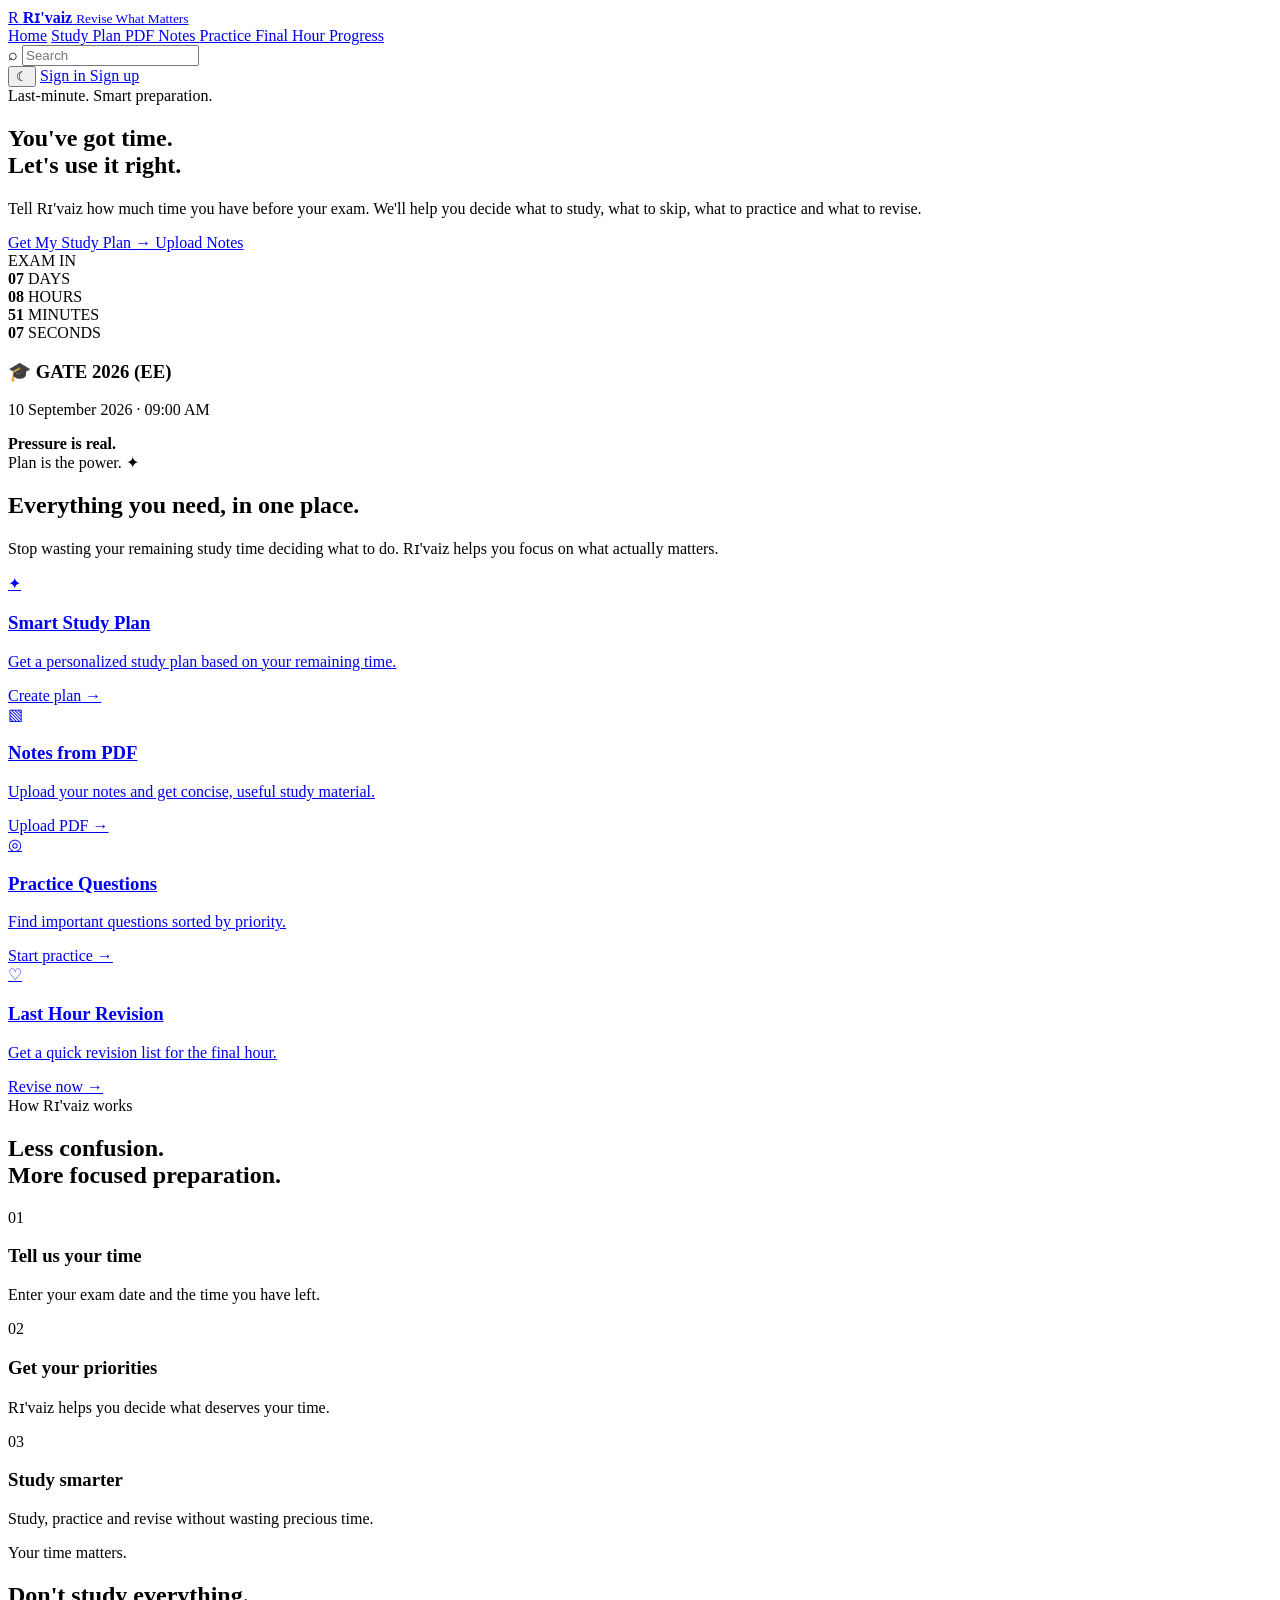
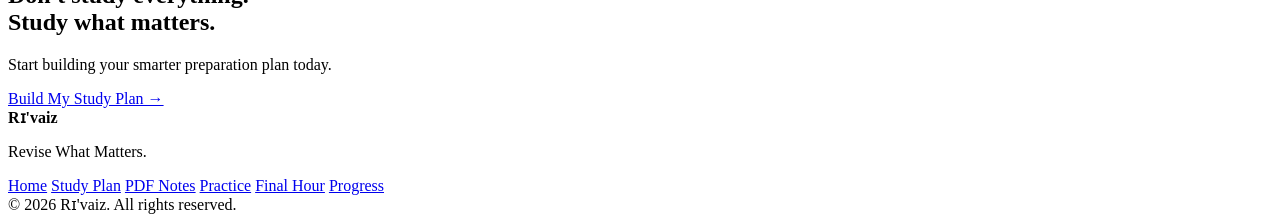
==== commit 9a215536: "Update index.html" ====
--- a/index.html
+++ b/index.html
@@ -1,1872 +1,464 @@
-<!DOCTYPE html>
+ <!DOCTYPE html>
 <html lang="en">
 <head>
     <meta charset="UTF-8">
     <meta name="viewport" content="width=device-width, initial-scale=1.0">
 
-    <title>Ri'vaiz — Revise What Matters</title>
-
-    <meta
-        name="description"
-        content="Ri'vaiz helps students prepare smarter when exam time is running out."
-    >
-
-    <style>
-
-        /* =========================================================
-           1. RESET
-        ========================================================= */
-
-        * {
-            margin: 0;
-            padding: 0;
-            box-sizing: border-box;
-        }
-
-        html {
-            scroll-behavior: smooth;
-        }
-
-        body {
-            font-family:
-                Inter,
-                -apple-system,
-                BlinkMacSystemFont,
-                "Segoe UI",
-                Roboto,
-                Arial,
-                sans-serif;
-
-            background: #FAF9F6;
-            color: #18181B;
-            line-height: 1.5;
-        }
-
-        button,
-        input {
-            font: inherit;
-        }
-
-        button {
-            cursor: pointer;
-        }
-
-        a {
-            text-decoration: none;
-            color: inherit;
-        }
-
-
-        /* =========================================================
-           2. COLOR VARIABLES
-        ========================================================= */
-
-        :root {
-            --primary: #7C3AED;
-            --primary-dark: #6525d1;
-            --accent: #FF9B8A;
-            --accent-light: #FFF0ED;
-
-            --text: #18181B;
-            --muted: #686477;
-
-            --background: #FAF9F6;
-            --white: #FFFFFF;
-
-            --border: #E9E3F2;
-
-            --purple-light: #F1EAFE;
-            --purple-soft: #F7F3FF;
-
-            --shadow:
-                0 10px 35px rgba(124, 58, 237, 0.07);
-        }
-
-
-        /* =========================================================
-           3. HEADER
-        ========================================================= */
-
-        .header {
-            width: 100%;
-            height: 82px;
-
-            background: rgba(255, 255, 255, 0.96);
-
-            border-bottom: 1px solid #EEEAF3;
-
-            display: flex;
-            align-items: center;
-
-            position: sticky;
-            top: 0;
-            z-index: 100;
-
-            backdrop-filter: blur(12px);
-        }
-
-        .header-inner {
-            width: min(1380px, 94%);
-
-            margin: auto;
-
-            display: flex;
-            align-items: center;
-            justify-content: space-between;
-
-            gap: 25px;
-        }
-
-
-        /* =========================================================
-           4. LOGO
-        ========================================================= */
-
-        .logo {
-            display: flex;
-            align-items: center;
-            gap: 11px;
-
-            min-width: 190px;
-        }
-
-        .logo-icon {
-            width: 44px;
-            height: 44px;
-
-            background: var(--primary);
-            color: white;
-
-            border-radius: 13px;
-
-            display: flex;
-            align-items: center;
-            justify-content: center;
-
-            font-size: 24px;
-            font-weight: 800;
-        }
-
-        .logo-text {
-            display: flex;
-            flex-direction: column;
-        }
-
-        .logo-name {
-            color: var(--primary);
-
-            font-size: 25px;
-            font-weight: 800;
-
-            line-height: 1;
-            letter-spacing: -1px;
-        }
-
-        .logo-tagline {
-            color: #665B7C;
-
-            font-size: 10px;
-            font-weight: 500;
-
-            margin-top: 4px;
-        }
-
-
-        /* =========================================================
-           5. NAVIGATION
-        ========================================================= */
-
-        .nav {
-            display: flex;
-            align-items: center;
-            justify-content: center;
-
-            gap: 32px;
-
-            flex: 1;
-        }
-
-        .nav a {
-            position: relative;
-
-            color: #282431;
-
-            font-size: 15px;
-            font-weight: 650;
-
-            padding: 29px 0;
-
-            transition: 0.2s ease;
-        }
-
-        .nav a:hover {
-            color: var(--primary);
-        }
-
-        .nav a.active {
-            color: var(--primary);
-        }
-
-        .nav a.active::after {
-            content: "";
-
-            position: absolute;
-
-            left: 50%;
-            bottom: 13px;
-
-            width: 27px;
-            height: 3px;
-
-            transform: translateX(-50%);
-
-            background: var(--primary);
-
-            border-radius: 10px;
-        }
-
-
-        /* =========================================================
-           6. HEADER RIGHT
-        ========================================================= */
-
-        .header-actions {
-            display: flex;
-            align-items: center;
-            gap: 10px;
-        }
-
-        .search-box {
-            width: 145px;
-            height: 43px;
-
-            border: 1px solid var(--border);
-
-            background: #FBFAFD;
-
-            border-radius: 22px;
-
-            display: flex;
-            align-items: center;
-
-            padding: 0 15px;
-
-            gap: 8px;
-        }
-
-        .search-icon {
-            font-size: 15px;
-            opacity: 0.7;
-        }
-
-        .search-box input {
-            width: 100%;
-
-            border: none;
-            outline: none;
-
-            background: transparent;
-
-            color: var(--text);
-
-            font-size: 14px;
-        }
-
-        .search-box input::placeholder {
-            color: #8D8795;
-        }
-
-
-        /* Theme button */
-
-        .theme-button {
-            width: 43px;
-            height: 43px;
-
-            border-radius: 12px;
-
-            border: 1px solid var(--border);
-
-            background: white;
-
-            display: flex;
-            align-items: center;
-            justify-content: center;
-
-            font-size: 18px;
-
-            transition: 0.2s;
-        }
-
-        .theme-button:hover {
-            background: var(--purple-soft);
-        }
-
-
-        /* Sign in */
-
-        .sign-in {
-            height: 43px;
-
-            padding: 0 20px;
-
-            border-radius: 12px;
-
-            border: 1.5px solid var(--primary);
-
-            background: white;
-
-            color: var(--primary);
-
-            font-weight: 700;
-
-            transition: 0.2s;
-        }
-
-        .sign-in:hover {
-            background: var(--purple-soft);
-        }
-
-
-        /* Sign up */
-
-        .sign-up {
-            height: 43px;
-
-            padding: 0 21px;
-
-            border-radius: 12px;
-
-            border: 1.5px solid var(--primary);
-
-            background: var(--primary);
-
-            color: white;
-
-            font-weight: 700;
-
-            transition: 0.2s;
-        }
-
-        .sign-up:hover {
-            background: var(--primary-dark);
-        }
-
-
-        /* =========================================================
-           7. HERO
-        ========================================================= */
-
-        .hero {
-            width: min(1380px, 94%);
-
-            margin: auto;
-
-            min-height: 500px;
-
-            display: grid;
-
-            grid-template-columns: 1.1fr 0.9fr;
-
-            align-items: center;
-
-            gap: 35px;
-
-            padding: 35px 35px 25px;
-        }
-
-
-        /* =========================================================
-           8. HERO LEFT
-        ========================================================= */
-
-        .hero-content {
-            padding-left: 10px;
-        }
-
-        .eyebrow {
-            display: inline-flex;
-            align-items: center;
-
-            background: var(--accent-light);
-
-            color: #E75F50;
-
-            padding: 8px 15px;
-
-            border-radius: 20px;
-
-            font-size: 13px;
-            font-weight: 700;
-
-            margin-bottom: 20px;
-        }
-
-        .hero-title {
-            max-width: 650px;
-
-            font-size: clamp(45px, 5vw, 67px);
-
-            line-height: 0.98;
-
-            letter-spacing: -3px;
-
-            font-weight: 850;
-
-            margin-bottom: 25px;
-        }
-
-        .hero-title .highlight {
-            color: var(--accent);
-        }
-
-        .hero-description {
-            max-width: 580px;
-
-            color: var(--muted);
-
-            font-size: 17px;
-
-            line-height: 1.65;
-
-            margin-bottom: 27px;
-        }
-
-
-        /* =========================================================
-           9. HERO BUTTONS
-        ========================================================= */
-
-        .hero-buttons {
-            display: flex;
-            align-items: center;
-
-            gap: 12px;
-        }
-
-        .primary-button {
-            min-height: 49px;
-
-            padding: 0 25px;
-
-            border: none;
-
-            border-radius: 12px;
-
-            background: var(--primary);
-
-            color: white;
-
-            font-size: 15px;
-            font-weight: 750;
-
-            transition: 0.2s;
-        }
-
-        .primary-button:hover {
-            background: var(--primary-dark);
-
-            transform: translateY(-1px);
-        }
-
-        .secondary-button {
-            min-height: 49px;
-
-            padding: 0 25px;
-
-            border: 1px solid #DDD6E8;
-
-            border-radius: 12px;
-
-            background: white;
-
-            color: var(--text);
-
-            font-size: 15px;
-            font-weight: 700;
-
-            transition: 0.2s;
-        }
-
-        .secondary-button:hover {
-            border-color: var(--primary);
-
-            color: var(--primary);
-        }
-
-
-        /* =========================================================
-           10. COUNTDOWN AREA
-        ========================================================= */
-
-        .countdown-wrapper {
-            display: flex;
-
-            align-items: center;
-            justify-content: center;
-        }
-
-        .countdown-card {
-            width: 100%;
-            max-width: 600px;
-
-            background: white;
-
-            border: 1px solid #EAE3F2;
-
-            border-radius: 27px;
-
-            padding: 35px 38px 30px;
-
-            box-shadow:
-                0 18px 50px rgba(124, 58, 237, 0.08);
-        }
-
-        .countdown-heading {
-            text-align: center;
-
-            color: var(--primary);
-
-            font-size: 17px;
-            font-weight: 800;
-
-            letter-spacing: 2px;
-
-            margin-bottom: 27px;
-        }
-
-        .timer {
-            display: grid;
-
-            grid-template-columns:
-                repeat(4, 1fr);
-
-            gap: 15px;
-
-            text-align: center;
-        }
-
-        .time-number {
-            color: var(--accent);
-
-            font-size: clamp(37px, 4vw, 52px);
-
-            line-height: 1;
-
-            font-weight: 850;
-
-            letter-spacing: -2px;
-        }
-
-        .time-label {
-            margin-top: 8px;
-
-            color: #77717F;
-
-            font-size: 10px;
-
-            font-weight: 700;
-
-            text-transform: uppercase;
-        }
-
-
-        /* Divider */
-
-        .countdown-divider {
-            width: 100%;
-            height: 1px;
-
-            background: #EEEAF1;
-
-            margin: 28px 0 23px;
-        }
-
-
-        /* Exam information */
-
-        .exam-info {
-            display: flex;
-
-            flex-direction: column;
-
-            gap: 5px;
-        }
-
-        .exam-title {
-            display: flex;
-            align-items: center;
-
-            gap: 10px;
-
-            font-size: 20px;
-            font-weight: 800;
-        }
-
-        .exam-icon {
-            font-size: 18px;
-        }
-
-        .exam-date {
-            color: #77717F;
-
-            font-size: 14px;
-        }
-
-
-        /* Countdown message */
-
-        .countdown-message {
-            margin-top: 20px;
-
-            background: var(--accent-light);
-
-            border-radius: 15px;
-
-            padding: 15px 18px;
-
-            color: var(--primary);
-
-            font-size: 14px;
-
-            font-weight: 700;
-        }
-
-
-        /* =========================================================
-           11. QUICK FEATURES
-        ========================================================= */
-
-        .quick-features {
-            width: min(1380px, 94%);
-
-            margin: 0 auto 20px;
-
-            background: white;
-
-            border: 1px solid var(--border);
-
-            border-radius: 17px;
-
-            display: grid;
-
-            grid-template-columns: repeat(4, 1fr);
-
-            overflow: hidden;
-        }
-
-        .quick-feature {
-            min-height: 112px;
-
-            display: flex;
-            align-items: center;
-
-            gap: 14px;
-
-            padding: 20px 25px;
-
-            border-right: 1px solid #EEEAF1;
-        }
-
-        .quick-feature:last-child {
-            border-right: none;
-        }
-
-        .quick-icon {
-            width: 42px;
-            height: 42px;
-
-            flex-shrink: 0;
-
-            border-radius: 12px;
-
-            background: var(--purple-soft);
-
-            color: var(--primary);
-
-            display: flex;
-            align-items: center;
-            justify-content: center;
-
-            font-size: 20px;
-        }
-
-        .quick-title {
-            font-size: 13px;
-            font-weight: 800;
-
-            margin-bottom: 3px;
-        }
-
-        .quick-text {
-            color: #77717F;
-
-            font-size: 11px;
-
-            line-height: 1.4;
-        }
-
-
-        /* =========================================================
-           12. EVERYTHING SECTION
-        ========================================================= */
-
-        .everything {
-            width: min(1380px, 94%);
-
-            margin: 0 auto 50px;
-
-            background: white;
-
-            border: 1px solid var(--border);
-
-            border-radius: 17px;
-
-            padding: 25px;
-        }
-
-        .section-heading {
-            margin-bottom: 18px;
-
-            font-size: 17px;
-
-            font-weight: 750;
-
-            color: #292431;
-        }
-
-        .section-heading span {
-            color: var(--primary);
-        }
-
-        .feature-grid {
-            display: grid;
-
-            grid-template-columns:
-                repeat(4, 1fr);
-
-            gap: 13px;
-        }
-
-        .feature-card {
-            border: 1px solid #EEEAF2;
-
-            background: #FCFBFE;
-
-            border-radius: 12px;
-
-            padding: 19px;
-
-            min-height: 145px;
-
-            transition: 0.2s;
-        }
-
-        .feature-card:hover {
-            border-color: #DCCBFA;
-
-            transform: translateY(-2px);
-
-            box-shadow: var(--shadow);
-        }
-
-        .feature-icon {
-            width: 38px;
-            height: 38px;
-
-            border-radius: 10px;
-
-            background: var(--purple-light);
-
-            color: var(--primary);
-
-            display: flex;
-            align-items: center;
-            justify-content: center;
-
-            font-size: 18px;
-
-            margin-bottom: 13px;
-        }
-
-        .feature-card:nth-child(2) .feature-icon {
-            background: var(--accent-light);
-
-            color: #E85C70;
-        }
-
-        .feature-card:nth-child(3) .feature-icon {
-            background: #F2EDFF;
-
-            color: var(--primary);
-        }
-
-        .feature-card:nth-child(4) .feature-icon {
-            background: #FFEAF2;
-
-            color: #E54E87;
-        }
-
-        .feature-card h3 {
-            font-size: 14px;
-
-            margin-bottom: 5px;
-        }
-
-        .feature-card p {
-            color: #77717F;
-
-            font-size: 11px;
-
-            line-height: 1.5;
-        }
-
-
-        /* =========================================================
-           13. FOOTER
-        ========================================================= */
-
-        footer {
-            border-top: 1px solid var(--border);
-
-            padding: 25px;
-
-            text-align: center;
-
-            color: #817A8C;
-
-            font-size: 12px;
-
-            background: white;
-        }
-
-
-        /* =========================================================
-           14. DARK MODE
-        ========================================================= */
-
-        body.dark {
-            --background: #121016;
-            --white: #1A171F;
-
-            --text: #F7F5FA;
-            --muted: #B8B0C2;
-
-            --border: #302A37;
-
-            --purple-soft: #241C30;
-            --purple-light: #2C2140;
-
-            background: var(--background);
-
-            color: var(--text);
-        }
-
-        body.dark .header,
-        body.dark .countdown-card,
-        body.dark .quick-features,
-        body.dark .everything,
-        body.dark footer,
-        body.dark .secondary-button,
-        body.dark .theme-button {
-            background: #1A171F;
-            border-color: #302A37;
-        }
-
-        body.dark .nav a {
-            color: #E7E1EC;
-        }
-
-        body.dark .search-box {
-            background: #211D26;
-            border-color: #302A37;
-        }
-
-        body.dark .search-box input {
-            color: white;
-        }
-
-        body.dark .feature-card {
-            background: #211D26;
-            border-color: #302A37;
-        }
-
-        body.dark .quick-feature {
-            border-color: #302A37;
-        }
-
-        body.dark .exam-date,
-        body.dark .time-label,
-        body.dark .quick-text,
-        body.dark .feature-card p {
-            color: #AAA1B5;
-        }
-
-        body.dark .countdown-divider {
-            background: #302A37;
-        }
-
-
-        /* =========================================================
-           15. MOBILE MENU BUTTON
-        ========================================================= */
-
-        .mobile-menu {
-            display: none;
-
-            width: 42px;
-            height: 42px;
-
-            border: 1px solid var(--border);
-
-            background: white;
-
-            border-radius: 11px;
-
-            font-size: 20px;
-        }
-
-
-        /* =========================================================
-           16. RESPONSIVE — TABLET
-        ========================================================= */
-
-        @media (max-width: 1050px) {
-
-            .nav {
-                gap: 18px;
-            }
-
-            .nav a {
-                font-size: 13px;
-            }
-
-            .search-box {
-                width: 110px;
-            }
-
-            .hero {
-                grid-template-columns: 1fr;
-
-                padding-top: 35px;
-
-                gap: 25px;
-            }
-
-            .hero-content {
-                text-align: center;
-
-                padding-left: 0;
-            }
-
-            .hero-description {
-                margin-left: auto;
-                margin-right: auto;
-            }
-
-            .hero-buttons {
-                justify-content: center;
-            }
-
-            .countdown-card {
-                max-width: 650px;
-            }
-
-            .quick-features,
-            .feature-grid {
-                grid-template-columns: repeat(2, 1fr);
-            }
-
-            .quick-feature:nth-child(2) {
-                border-right: none;
-            }
-
-            .quick-feature:nth-child(-n+2) {
-                border-bottom: 1px solid #EEEAF1;
-            }
-        }
-
-
-        /* =========================================================
-           17. RESPONSIVE — MOBILE
-        ========================================================= */
-
-        @media (max-width: 760px) {
-
-            .header {
-                height: 70px;
-            }
-
-            .header-inner {
-                width: 92%;
-            }
-
-            .logo {
-                min-width: auto;
-            }
-
-            .logo-name {
-                font-size: 21px;
-            }
-
-            .logo-tagline {
-                display: none;
-            }
-
-            .nav,
-            .search-box,
-            .sign-in {
-                display: none;
-            }
-
-            .mobile-menu {
-                display: flex;
-
-                align-items: center;
-                justify-content: center;
-            }
-
-            .header-actions {
-                margin-left: auto;
-            }
-
-            .hero {
-                width: 94%;
-
-                padding: 35px 10px 20px;
-
-                min-height: auto;
-            }
-
-            .hero-title {
-                font-size: 43px;
-
-                letter-spacing: -2px;
-            }
-
-            .hero-description {
-                font-size: 15px;
-            }
-
-            .hero-buttons {
-                flex-direction: column;
-
-                width: 100%;
-            }
-
-            .primary-button,
-            .secondary-button {
-                width: 100%;
-            }
-
-            .countdown-card {
-                padding: 27px 18px 23px;
-
-                border-radius: 20px;
-            }
-
-            .countdown-heading {
-                font-size: 14px;
-            }
-
-            .timer {
-                gap: 5px;
-            }
-
-            .time-number {
-                font-size: 31px;
-            }
-
-            .time-label {
-                font-size: 8px;
-            }
-
-            .exam-title {
-                font-size: 16px;
-            }
-
-            .quick-features,
-            .feature-grid {
-                grid-template-columns: 1fr;
-            }
-
-            .quick-feature {
-                border-right: none;
-
-                border-bottom: 1px solid #EEEAF1;
-            }
-
-            .quick-feature:last-child {
-                border-bottom: none;
-            }
-
-            .everything {
-                padding: 18px;
-            }
-        }
-
-    </style>
+    <title>Rɪ'vaiz — Revise What Matters</title>
+
+    <meta name="description"
+          content="Rɪ'vaiz helps students prepare smarter when exam time is running out.">
+
+    <link rel="stylesheet" href="style.css">
 </head>
 
-
 <body>
 
-
-    <!-- =========================================================
-         HEADER
-    ========================================================== -->
-
-    <header class="header">
-
-        <div class="header-inner">
-
-
-            <!-- LOGO -->
-
-            <a href="index.html" class="logo">
-
-                <div class="logo-icon">
-                    R
+<!-- ================= HEADER ================= -->
+
+<header class="header">
+
+    <div class="logo-area">
+        <a href="index.html" class="logo">
+            <span class="logo-box">R</span>
+            <span>
+                <strong>Rɪ'vaiz</strong>
+                <small>Revise What Matters</small>
+            </span>
+        </a>
+    </div>
+
+    <nav class="navbar">
+
+        <a href="index.html" class="active">Home</a>
+
+        <a href="study-plan.html">
+            Study Plan
+        </a>
+
+        <a href="pdf-notes.html">
+            PDF Notes
+        </a>
+
+        <a href="practice.html">
+            Practice
+        </a>
+
+        <a href="final-hour.html">
+            Final Hour
+        </a>
+
+        <a href="progress.html">
+            Progress
+        </a>
+
+    </nav>
+
+    <div class="header-actions">
+
+        <div class="search-box">
+            <span>⌕</span>
+            <input
+                type="text"
+                placeholder="Search"
+                aria-label="Search">
+        </div>
+
+        <button class="theme-btn" onclick="toggleTheme()">
+            ☾
+        </button>
+
+        <a href="signin.html" class="signin-btn">
+            Sign in
+        </a>
+
+        <a href="signup.html" class="signup-btn">
+            Sign up
+        </a>
+
+    </div>
+
+</header>
+
+
+<!-- ================= HERO SECTION ================= -->
+
+<main>
+
+<section class="hero">
+
+    <!-- LEFT SIDE -->
+
+    <div class="hero-content">
+
+        <div class="eyebrow">
+            Last-minute. Smart preparation.
+        </div>
+
+        <h1>
+            You've got time.<br>
+            <span>Let's use it right.</span>
+        </h1>
+
+        <p class="hero-description">
+            Tell Rɪ'vaiz how much time you have before your exam.
+            We'll help you decide what to study, what to skip,
+            what to practice and what to revise.
+        </p>
+
+        <div class="hero-buttons">
+
+            <a href="study-plan.html"
+               class="primary-btn">
+                Get My Study Plan
+                <span>→</span>
+            </a>
+
+            <a href="pdf-notes.html"
+               class="secondary-btn">
+                Upload Notes
+            </a>
+
+        </div>
+
+    </div>
+
+
+    <!-- RIGHT SIDE -->
+
+    <div class="hero-right">
+
+        <!-- COUNTDOWN CARD -->
+
+        <div class="countdown-card">
+
+            <div class="countdown-title">
+                EXAM IN
+            </div>
+
+            <div class="countdown">
+
+                <div class="time-unit">
+                    <strong id="days">07</strong>
+                    <span>DAYS</span>
                 </div>
 
-                <div class="logo-text">
-
-                    <div class="logo-name">
-                        Ri'vaiz
-                    </div>
-
-                    <div class="logo-tagline">
-                        Revise What Matters
-                    </div>
-
+                <div class="time-unit">
+                    <strong id="hours">08</strong>
+                    <span>HOURS</span>
                 </div>
 
-            </a>
-
-
-            <!-- NAVIGATION -->
-
-            <nav class="nav">
-
-                <a href="index.html" class="active">
-                    Home
-                </a>
-
-                <a href="study-plan.html">
-                    Study Plan
-                </a>
-
-                <a href="pdf-notes.html">
-                    PDF Notes
-                </a>
-
-                <a href="practice.html">
-                    Practice
-                </a>
-
-                <a href="final-hour.html">
-                    Final Hour
-                </a>
-
-                <a href="progress.html">
-                    Progress
-                </a>
-
-            </nav>
-
-
-            <!-- HEADER ACTIONS -->
-
-            <div class="header-actions">
-
-
-                <!-- SEARCH -->
-
-                <div class="search-box">
-
-                    <span class="search-icon">
-                        🔍
-                    </span>
-
-                    <input
-                        type="text"
-                        placeholder="Search"
-                        aria-label="Search"
-                    >
-
+                <div class="time-unit">
+                    <strong id="minutes">51</strong>
+                    <span>MINUTES</span>
                 </div>
 
-
-                <!-- DARK MODE -->
-
-                <button
-                    class="theme-button"
-                    id="themeButton"
-                    aria-label="Toggle dark mode"
-                >
-                    ☾
-                </button>
-
-
-                <!-- SIGN IN -->
-
-                <button
-                    class="sign-in"
-                    onclick="goToLogin()"
-                >
-                    Sign in
-                </button>
-
-
-                <!-- SIGN UP -->
-
-                <button
-                    class="sign-up"
-                    onclick="goToSignup()"
-                >
-                    Sign up
-                </button>
-
-
-                <!-- MOBILE MENU -->
-
-                <button class="mobile-menu">
-                    ☰
-                </button>
-
-            </div>
-
-        </div>
-
-    </header>
-
-
-
-    <!-- =========================================================
-         HERO SECTION
-    ========================================================== -->
-
-    <main>
-
-
-        <section class="hero">
-
-
-            <!-- LEFT SIDE -->
-
-            <div class="hero-content">
-
-
-                <div class="eyebrow">
-                    Last-minute. Smart preparation.
+                <div class="time-unit">
+                    <strong id="seconds">07</strong>
+                    <span>SECONDS</span>
                 </div>
 
-
-                <h1 class="hero-title">
-
-                    You've got time.
-
-                    <br>
-
-                    Let's use it
-                    <span class="highlight">
-                        right.
-                    </span>
-
-                </h1>
-
-
-                <p class="hero-description">
-
-                    We tell you what to study, in what order,
-                    what to skip and what to revise.
-
-                    Make every minute count and prepare
-                    smarter for your exam.
-
+            </div>
+
+            <div class="exam-divider"></div>
+
+            <div class="exam-info">
+
+                <h3>
+                    🎓 GATE 2026 (EE)
+                </h3>
+
+                <p>
+                    10 September 2026 · 09:00 AM
                 </p>
 
-
-                <div class="hero-buttons">
-
-                    <button
-                        class="primary-button"
-                        onclick="goToStudyPlan()"
-                    >
-                        Get My Study Plan →
-                    </button>
-
-
-                    <button
-                        class="secondary-button"
-                        onclick="goToPDFNotes()"
-                    >
-                        Upload Notes
-                    </button>
-
-                </div>
-
-            </div>
-
-
-
-            <!-- RIGHT SIDE — COUNTDOWN -->
-
-            <div class="countdown-wrapper">
-
-
-                <div class="countdown-card">
-
-
-                    <div class="countdown-heading">
-                        EXAM IN
-                    </div>
-
-
-                    <!-- TIMER -->
-
-                    <div class="timer">
-
-
-                        <div class="time-box">
-
-                            <div
-                                class="time-number"
-                                id="days"
-                            >
-                                00
-                            </div>
-
-                            <div class="time-label">
-                                Days
-                            </div>
-
-                        </div>
-
-
-                        <div class="time-box">
-
-                            <div
-                                class="time-number"
-                                id="hours"
-                            >
-                                00
-                            </div>
-
-                            <div class="time-label">
-                                Hours
-                            </div>
-
-                        </div>
-
-
-                        <div class="time-box">
-
-                            <div
-                                class="time-number"
-                                id="minutes"
-                            >
-                                00
-                            </div>
-
-                            <div class="time-label">
-                                Minutes
-                            </div>
-
-                        </div>
-
-
-                        <div class="time-box">
-
-                            <div
-                                class="time-number"
-                                id="seconds"
-                            >
-                                00
-                            </div>
-
-                            <div class="time-label">
-                                Seconds
-                            </div>
-
-                        </div>
-
-                    </div>
-
-
-                    <div class="countdown-divider"></div>
-
-
-                    <!-- EXAM DETAILS -->
-
-                    <div class="exam-info">
-
-                        <div class="exam-title">
-
-                            <span class="exam-icon">
-                                🎓
-                            </span>
-
-                            GATE 2026 (EE)
-
-                        </div>
-
-
-                        <div class="exam-date">
-                            10 September 2026 · 09:00 AM
-                        </div>
-
-                    </div>
-
-
-                    <!-- MESSAGE -->
-
-                    <div class="countdown-message">
-
-                        Pressure is real.
-                        <br>
-
-                        Plan is the power. ✦
-
-                    </div>
-
-                </div>
-
-            </div>
-
-        </section>
-
-
-
-        <!-- =====================================================
-             QUICK FEATURES
-        ====================================================== -->
-
-        <section class="quick-features">
-
-
-            <!-- FEATURE 1 -->
-
-            <div class="quick-feature">
-
-                <div class="quick-icon">
-                    ✣
-                </div>
-
-                <div>
-
-                    <div class="quick-title">
-                        What to Study
-                    </div>
-
-                    <div class="quick-text">
-                        Focus on high value topics only.
-                    </div>
-
-                </div>
-
-            </div>
-
-
-            <!-- FEATURE 2 -->
-
-            <div class="quick-feature">
-
-                <div class="quick-icon">
-                    ⤨
-                </div>
-
-                <div>
-
-                    <div class="quick-title">
-                        In What Order
-                    </div>
-
-                    <div class="quick-text">
-                        Study sequence to maximize score.
-                    </div>
-
-                </div>
-
-            </div>
-
-
-            <!-- FEATURE 3 -->
-
-            <div class="quick-feature">
-
-                <div class="quick-icon">
-                    ◷
-                </div>
-
-                <div>
-
-                    <div class="quick-title">
-                        What to Skip
-                    </div>
-
-                    <div class="quick-text">
-                        Remove low-value topics from your plan.
-                    </div>
-
-                </div>
-
-            </div>
-
-
-            <!-- FEATURE 4 -->
-
-            <div class="quick-feature">
-
-                <div class="quick-icon">
-                    ◈
-                </div>
-
-                <div>
-
-                    <div class="quick-title">
-                        Final Hour Revision
-                    </div>
-
-                    <div class="quick-text">
-                        Revise the most important things last.
-                    </div>
-
-                </div>
-
-            </div>
-
-        </section>
-
-
-
-        <!-- =====================================================
-             EVERYTHING YOU NEED
-        ====================================================== -->
-
-        <section class="everything">
-
-
-            <div class="section-heading">
-
-                Everything you need,
-                <span>in one place.</span>
-
-            </div>
-
-
-            <div class="feature-grid">
-
-
-                <!-- CARD 1 -->
-
-                <a
-                    href="study-plan.html"
-                    class="feature-card"
-                >
-
-                    <div class="feature-icon">
-                        ▣
-                    </div>
-
-                    <h3>
-                        Smart Study Plan
-                    </h3>
-
-                    <p>
-                        Get a personalized study plan
-                        based on your remaining time
-                        and syllabus.
-                    </p>
-
-                </a>
-
-
-                <!-- CARD 2 -->
-
-                <a
-                    href="pdf-notes.html"
-                    class="feature-card"
-                >
-
-                    <div class="feature-icon">
-                        ▤
-                    </div>
-
-                    <h3>
-                        Notes from PDF
-                    </h3>
-
-                    <p>
-                        Upload your PDF and get
-                        concise, exam-focused notes
-                        instantly.
-                    </p>
-
-                </a>
-
-
-                <!-- CARD 3 -->
-
-                <a
-                    href="practice.html"
-                    class="feature-card"
-                >
-
-                    <div class="feature-icon">
-                        ◎
-                    </div>
-
-                    <h3>
-                        Practice Questions
-                    </h3>
-
-                    <p>
-                        Get important questions
-                        sorted according to priority.
-                    </p>
-
-                </a>
-
-
-                <!-- CARD 4 -->
-
-                <a
-                    href="final-hour.html"
-                    class="feature-card"
-                >
-
-                    <div class="feature-icon">
-                        ♧
-                    </div>
-
-                    <h3>
-                        Last Hour Revision
-                    </h3>
-
-                    <p>
-                        Quick revision notes for
-                        your final hour before the exam.
-                    </p>
-
-                </a>
-
-            </div>
-
-        </section>
-
-    </main>
-
-
-
-    <!-- =========================================================
-         FOOTER
-    ========================================================== -->
-
-    <footer>
-
-        © 2026 Ri'vaiz · Revise What Matters.
-
-    </footer>
-
-
-
-    <!-- =========================================================
-         JAVASCRIPT
-    ========================================================== -->
-
-    <script>
-
-
-        /* ========================================================
-           EXAM COUNTDOWN
-        ========================================================= */
-
-        /*
-            Change this date whenever you want.
-
-            Format:
-
-            YYYY-MM-DDTHH:MM:SS
-
-            Example:
-
-            10 September 2026 at 09:00 AM
-        */
-
-        const examDate = new Date(
-            "2026-09-10T09:00:00"
-        ).getTime();
-
-
-        function updateCountdown() {
-
-            const now = new Date().getTime();
-
-            const difference = examDate - now;
-
-
-            if (difference <= 0) {
-
-                document.getElementById("days").textContent = "00";
-                document.getElementById("hours").textContent = "00";
-                document.getElementById("minutes").textContent = "00";
-                document.getElementById("seconds").textContent = "00";
-
-                return;
-            }
-
-
-            const days = Math.floor(
-                difference / (1000 * 60 * 60 * 24)
-            );
-
-
-            const hours = Math.floor(
-                (difference %
-                    (1000 * 60 * 60 * 24))
-                /
-                (1000 * 60 * 60)
-            );
-
-
-            const minutes = Math.floor(
-                (difference %
-                    (1000 * 60 * 60))
-                /
-                (1000 * 60)
-            );
-
-
-            const seconds = Math.floor(
-                (difference %
-                    (1000 * 60))
-                /
-                1000
-            );
-
-
-            document.getElementById("days").textContent =
-                String(days).padStart(2, "0");
-
-
-            document.getElementById("hours").textContent =
-                String(hours).padStart(2, "0");
-
-
-            document.getElementById("minutes").textContent =
-                String(minutes).padStart(2, "0");
-
-
-            document.getElementById("seconds").textContent =
-                String(seconds).padStart(2, "0");
-
-        }
-
-
-        updateCountdown();
-
-        setInterval(
-            updateCountdown,
-            1000
-        );
-
-
-
-        /* ========================================================
-           DARK MODE
-        ========================================================= */
-
-        const themeButton =
-            document.getElementById("themeButton");
-
-
-        themeButton.addEventListener(
-            "click",
-            function () {
-
-                document.body.classList.toggle("dark");
-
-
-                if (
-                    document.body.classList.contains("dark")
-                ) {
-
-                    themeButton.textContent = "☀";
-
-                    localStorage.setItem(
-                        "theme",
-                        "dark"
-                    );
-
-                } else {
-
-                    themeButton.textContent = "☾";
-
-                    localStorage.setItem(
-                        "theme",
-                        "light"
-                    );
-
-                }
-
-            }
-        );
-
-
-        /* Load saved theme */
-
-        const savedTheme =
-            localStorage.getItem("theme");
-
-
-        if (savedTheme === "dark") {
-
-            document.body.classList.add("dark");
-
-            themeButton.textContent = "☀";
-
-        }
-
-
-
-        /* ========================================================
-           PAGE NAVIGATION
-        ========================================================= */
-
-        function goToStudyPlan() {
-
-            window.location.href =
-                "study-plan.html";
-
-        }
-
-
-        function goToPDFNotes() {
-
-            window.location.href =
-                "pdf-notes.html";
-
-        }
-
-
-        function goToLogin() {
-
-            window.location.href =
-                "login.html";
-
-        }
-
-
-        function goToSignup() {
-
-            window.location.href =
-                "signup.html";
-
-        }
-
-    </script>
-
+            </div>
+
+            <div class="pressure-box">
+
+                <strong>Pressure is real.</strong><br>
+                Plan is the power. ✦
+
+            </div>
+
+        </div>
+
+    </div>
+
+</section>
+
+
+<!-- ================= FEATURES ================= -->
+
+<section class="features-section">
+
+    <div class="feature-intro">
+
+        <h2>
+            Everything you need,
+            <span>in one place.</span>
+        </h2>
+
+        <p>
+            Stop wasting your remaining study time deciding what to do.
+            Rɪ'vaiz helps you focus on what actually matters.
+        </p>
+
+    </div>
+
+
+    <div class="feature-grid">
+
+        <!-- FEATURE 1 -->
+
+        <a href="study-plan.html"
+           class="feature-card">
+
+            <div class="feature-icon purple">
+                ✦
+            </div>
+
+            <h3>
+                Smart Study Plan
+            </h3>
+
+            <p>
+                Get a personalized study plan
+                based on your remaining time.
+            </p>
+
+            <span class="feature-link">
+                Create plan →
+            </span>
+
+        </a>
+
+
+        <!-- FEATURE 2 -->
+
+        <a href="pdf-notes.html"
+           class="feature-card">
+
+            <div class="feature-icon pink">
+                ▧
+            </div>
+
+            <h3>
+                Notes from PDF
+            </h3>
+
+            <p>
+                Upload your notes and get
+                concise, useful study material.
+            </p>
+
+            <span class="feature-link">
+                Upload PDF →
+            </span>
+
+        </a>
+
+
+        <!-- FEATURE 3 -->
+
+        <a href="practice.html"
+           class="feature-card">
+
+            <div class="feature-icon purple">
+                ◎
+            </div>
+
+            <h3>
+                Practice Questions
+            </h3>
+
+            <p>
+                Find important questions
+                sorted by priority.
+            </p>
+
+            <span class="feature-link">
+                Start practice →
+            </span>
+
+        </a>
+
+
+        <!-- FEATURE 4 -->
+
+        <a href="final-hour.html"
+           class="feature-card">
+
+            <div class="feature-icon pink">
+                ♡
+            </div>
+
+            <h3>
+                Last Hour Revision
+            </h3>
+
+            <p>
+                Get a quick revision list
+                for the final hour.
+            </p>
+
+            <span class="feature-link">
+                Revise now →
+            </span>
+
+        </a>
+
+    </div>
+
+</section>
+
+
+<!-- ================= HOW IT WORKS ================= -->
+
+<section class="how-section">
+
+    <div class="section-heading">
+
+        <div class="eyebrow">
+            How Rɪ'vaiz works
+        </div>
+
+        <h2>
+            Less confusion.<br>
+            <span>More focused preparation.</span>
+        </h2>
+
+    </div>
+
+
+    <div class="steps">
+
+        <div class="step">
+
+            <div class="step-number">
+                01
+            </div>
+
+            <h3>
+                Tell us your time
+            </h3>
+
+            <p>
+                Enter your exam date and
+                the time you have left.
+            </p>
+
+        </div>
+
+
+        <div class="step">
+
+            <div class="step-number">
+                02
+            </div>
+
+            <h3>
+                Get your priorities
+            </h3>
+
+            <p>
+                Rɪ'vaiz helps you decide
+                what deserves your time.
+            </p>
+
+        </div>
+
+
+        <div class="step">
+
+            <div class="step-number">
+                03
+            </div>
+
+            <h3>
+                Study smarter
+            </h3>
+
+            <p>
+                Study, practice and revise
+                without wasting precious time.
+            </p>
+
+        </div>
+
+    </div>
+
+</section>
+
+
+<!-- ================= FINAL CTA ================= -->
+
+<section class="cta-section">
+
+    <div>
+
+        <div class="eyebrow">
+            Your time matters.
+        </div>
+
+        <h2>
+            Don't study everything.<br>
+            <span>Study what matters.</span>
+        </h2>
+
+        <p>
+            Start building your smarter preparation plan today.
+        </p>
+
+    </div>
+
+    <a href="study-plan.html"
+       class="primary-btn">
+        Build My Study Plan →
+    </a>
+
+</section>
+
+</main>
+
+
+<!-- ================= FOOTER ================= -->
+
+<footer class="footer">
+
+    <div class="footer-logo">
+
+        <strong>Rɪ'vaiz</strong>
+
+        <p>
+            Revise What Matters.
+        </p>
+
+    </div>
+
+
+    <div class="footer-links">
+
+        <a href="index.html">Home</a>
+        <a href="study-plan.html">Study Plan</a>
+        <a href="pdf-notes.html">PDF Notes</a>
+        <a href="practice.html">Practice</a>
+        <a href="final-hour.html">Final Hour</a>
+        <a href="progress.html">Progress</a>
+
+    </div>
+
+
+    <div class="footer-copy">
+
+        © 2026 Rɪ'vaiz. All rights reserved.
+
+    </div>
+
+</footer>
+
+
+<script src="script.js"></script>
 
 </body>
 </html>
